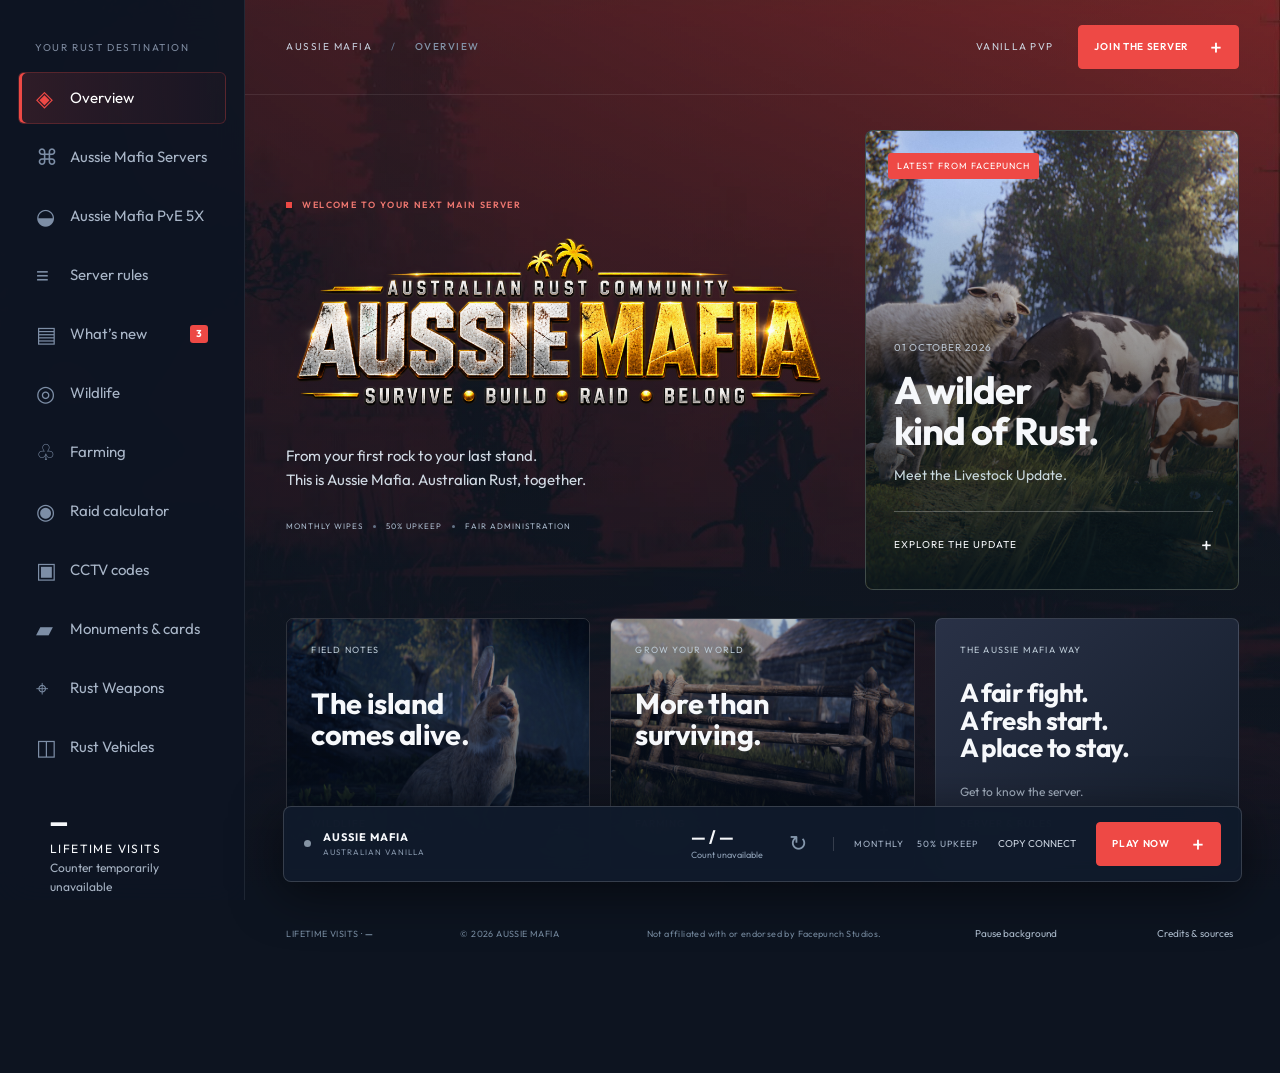
==== index.html @ 9ab7df6b "Bust cache for repaired Ori Island map" ====
<!DOCTYPE html>

<html lang="en-AU"><head><meta charset="utf-8"/><meta content="width=device-width,initial-scale=1" name="viewport"/><meta content="#101722" name="theme-color"/><meta content="Aussie Mafia: your Australian vanilla Rust community. Join the server, catch up on official Rust news, and explore wildlife and farming updates." name="description"/><title>Aussie Mafia | The Rust Community Hub</title><link href="favicon.svg" rel="icon"/><link href="style.css?v=pve-fix-20261007-6" rel="stylesheet"/><style id="hero-brand-update">.welcome h1.hero-brand{width:100%;margin:0;line-height:1}.hero-brand img{display:block;width:100%;height:auto;object-fit:contain}.sidebar-heading{margin-top:12px}</style><style id="background-layer-fix">body{isolation:isolate;min-height:100vh}#worldVideo{display:block!important;visibility:visible!important}</style><style id="pve-banner-display-fix">.directory-card#directory-pve&gt;img{display:block!important;width:100%!important;height:auto!important;min-height:0!important;max-height:none!important;aspect-ratio:auto!important;object-fit:contain!important;object-position:center!important;background:#080e15}</style><style id="server-directory-counts">.directory-population{display:flex;align-items:baseline;flex-wrap:wrap;gap:10px 16px;margin:22px 0;padding:16px 0;border-top:1px solid #ffffff20;border-bottom:1px solid #ffffff20}.directory-population strong{font-size:28px;color:#fff}.directory-population span{font-size:13px;color:#aebaca}.pve-status-widget{position:absolute!important;left:-10000px!important;width:1px!important;height:1px!important;overflow:hidden!important;pointer-events:none!important;opacity:0!important}</style><script type="module" src="https://www.rustalyzer.com/widget/widget.js"></script></head><body><a class="skip" href="#main">Skip to content</a><video aria-hidden="true" autoplay="" id="worldVideo" loop="" muted="" playsinline="" poster="new-poster.jpg" preload="auto"><source src="new-background.mp4" type="video/mp4"/></video><div class="world-shade"></div><aside class="sidebar"><div class="sidebar-heading">YOUR RUST DESTINATION</div><nav aria-label="Main navigation"><a data-page="home" href="#home"><span>◈</span> Overview</a><a data-page="servers" href="#servers"><span>⌘</span> Aussie Mafia Servers</a><a data-page="pve" href="#pve"><span>◒</span> Aussie Mafia PvE 5X</a><a data-page="server" href="#server"><span>≡</span> Server rules</a><a data-page="news" href="#news"><span>▤</span> What’s new <b>3</b></a><a data-page="wildlife" href="#wildlife"><span>◎</span> Wildlife</a><a data-page="farming" href="#farming"><span>♧</span> Farming</a><a data-page="raid" href="#raid"><span>◉</span> Raid calculator</a><a data-page="cctv" href="#cctv"><span>▣</span> CCTV codes</a><a data-page="cards" href="#cards"><span>▰</span> Monuments &amp; cards</a><a data-page="weapons" href="#weapons"><span>⌖</span> Rust Weapons</a><a data-page="vehicles" href="#vehicles"><span>◫</span> Rust Vehicles</a></nav><div class="sidebar-bottom"><div class="visit-total"><strong id="lifetimeVisits">—</strong><span>LIFETIME VISITS</span><small id="visitNote">Recorded website visits</small></div><div class="country"><span>AU</span><div>Australian hosted<small>AEST · UTC+10</small></div></div><button id="motionToggle">Ⅱ Pause background</button><button data-dialog="credits">Credits &amp; sources</button><p>INDEPENDENT COMMUNITY<br/>UNMISTAKABLY RUST.</p></div></aside><div class="app"><header><div class="breadcrumb">AUSSIE MAFIA <span>/</span> <b id="pageLabel">OVERVIEW</b></div><div class="header-right"><span id="modeLabel">VANILLA PVP</span><button id="headerJoin" class="primary small" data-dialog="connect">JOIN THE SERVER <b>+</b></button></div></header><main id="main" tabindex="-1"><section class="page" id="page-home"><div class="home-grid"><div class="welcome"><div class="eyebrow"><span></span> WELCOME TO YOUR NEXT MAIN SERVER</div><h1 class="hero-brand"><img alt="Aussie Mafia — Australian Rust Community. Survive, Build, Raid, Belong." fetchpriority="high" height="684" src="aussie-mafia-title-logo.png" width="2048"/></h1><p>From your first rock to your last stand.<br/>This is Aussie Mafia. Australian Rust, together.</p><div class="hero-facts"><span>MONTHLY WIPES</span><i></i><span>50% UPKEEP</span><i></i><span>FAIR ADMINISTRATION</span></div></div><a class="featured-story" href="#news"><img alt="Rust livestock update" fetchpriority="high" src="pasture.jpg"/><div class="story-shade"></div><span class="chip">LATEST FROM FACEPUNCH</span><div class="featured-text"><time>01 OCTOBER 2026</time><h2>A wilder<br/>kind of Rust.</h2><p>Meet the Livestock Update.</p><span class="read-label">EXPLORE THE UPDATE <b>+</b></span></div></a><div class="home-shortcuts"><a class="image-shortcut" href="#wildlife"><img alt="New wildlife in Rust" src="wildlife.jpg"/><span>FIELD NOTES</span><h3>The island<br/>comes alive.</h3><b>WILDLIFE <span>+</span></b></a><a class="image-shortcut" href="#farming"><img alt="Rust farm and livestock" src="farming.jpg"/><span>GROW YOUR WORLD</span><h3>More than<br/>surviving.</h3><b>FARMING <span>+</span></b></a><a class="community-shortcut" href="#server"><span>THE AUSSIE MAFIA WAY</span><h3>A fair fight.<br/>A fresh start.<br/>A place to stay.</h3><p>Get to know the server.</p><b>SERVER &amp; RULES <span>+</span></b></a></div></div></section>
<section class="page" hidden="" id="page-news"><div class="page-heading"><span class="eyebrow">THE RUST BRIEFING</span><h1>Fresh from<br/><em>the developers.</em></h1><p>Official updates, distilled. Checked 5 October 2026.</p></div><div class="news-grid"><article class="news-card lead"><img alt="Rust Livestock Update" src="livestock.jpg"/><div><span class="chip">LATEST UPDATE · 01 OCT 2026</span><h2>Livestock Update</h2><p>Cattle and sheep arrive alongside new food options, small wildlife and powergrid loot rooms.</p><div class="tags"><span>WILDLIFE</span><span>FARMING</span><span>WORLD</span></div><a class="primary" href="https://rust.facepunch.com/news/livestock" rel="noopener" target="_blank">READ OFFICIAL UPDATE <b>+</b></a></div></article><article class="news-card"><img alt="Rust Breach and Clear update" src="breach.jpg"/><div><time>03 SEPTEMBER 2026</time><h2>Breach and Clear</h2><p>Monument blockers, breakable attack-helicopter armour and HQM nodes joined September’s balance and performance changes.</p><a class="text-link" href="https://rust.facepunch.com/news/breach-and-clear" rel="noopener" target="_blank">FULL PATCH NOTES +</a></div></article><article class="news-card"><img alt="Rust Power Trip update" src="power.jpg"/><div><time>06 AUGUST 2026</time><h2>Power Trip</h2><p>Player-maintained monuments took centre stage, including a satellite crash, pumping at Dome and a restorable Power Plant.</p><a class="text-link" href="https://rust.facepunch.com/news/power-trip" rel="noopener" target="_blank">FULL PATCH NOTES +</a></div></article></div><div class="source-note"><span>Selected news snapshot · 5 October 2026</span><a href="https://rust.facepunch.com/news" rel="noopener" target="_blank">CHECK THE LATEST OFFICIAL NEWS +</a></div></section>
<section class="page" hidden="" id="page-wildlife"><div class="feature-banner"><img alt="Rust animals" src="wildlife.jpg"/><div><span class="eyebrow">RUST WILDLIFE FIELD GUIDE</span><h1>It’s a wild<br/><em>world out there.</em></h1><p>Recognise Rust’s livestock, roaming wildlife and water creatures.</p></div></div><div aria-label="Filter animals" class="category-controls" role="group"><button class="active" data-animal="all">All wildlife</button><button data-animal="farm">Farm animals</button><button data-animal="land">On land</button><button data-animal="water">By the water</button></div><div class="animal-grid"><article class="animal-photo" data-group="farm"><img alt="Cows, bulls &amp; calves in Rust" loading="lazy" src="animal-8.jpg"/><div><span class="animal-type">FARM</span><h2>Cows, bulls &amp; calves</h2><p>Meet Rust’s cattle family. Raise livestock around your base.</p></div></article><article class="animal-photo" data-group="farm"><img alt="Sheep &amp; lambs in Rust" loading="lazy" src="animal-10.jpg"/><div><span class="animal-type">FARM</span><h2>Sheep &amp; lambs</h2><p>Adult sheep provide wool; lambs grow your flock.</p></div></article><article class="animal-photo" data-group="farm"><img alt="Rams in Rust" loading="lazy" src="animal-11.jpg"/><div><span class="animal-type">FARM</span><h2>Rams</h2><p>The livestock update brings a fuller flock to the island.</p></div></article><article class="animal-photo" data-group="land"><img alt="Rabbits in Rust" loading="lazy" src="animal-1.jpg"/><div><span class="animal-type">LAND</span><h2>Rabbits</h2><p>Small wildlife found around suitable land biomes.</p></div></article><article class="animal-photo" data-group="land"><img alt="Squirrels in Rust" loading="lazy" src="animal-2.jpg"/><div><span class="animal-type">LAND</span><h2>Squirrels</h2><p>Look closely around the trees and undergrowth.</p></div></article><article class="animal-photo" data-group="land"><img alt="Frogs in Rust" loading="lazy" src="animal-3.jpg"/><div><span class="animal-type">LAND</span><h2>Frogs</h2><p>Tiny new neighbours around suitable habitats.</p></div></article><article class="animal-photo" data-group="water"><img alt="Crabs in Rust" loading="lazy" src="animal-7.jpg"/><div><span class="animal-type">WATER</span><h2>Crabs</h2><p>Look along the shoreline for these small creatures.</p></div></article><article class="animal-photo" data-group="water"><img alt="Jellyfish in Rust" loading="lazy" src="animal-4.jpg"/><div><span class="animal-type">WATER</span><h2>Jellyfish</h2><p>New life beneath the ocean surface.</p></div></article><article class="animal-photo" data-group="land"><img alt="Bears in Rust" loading="lazy" src="animals/bear.jpg"/><div><span class="animal-type">LAND</span><h2>Bears</h2><p>Dangerous wildlife roaming the island.</p></div></article><article class="animal-photo" data-group="land"><img alt="Polar bears in Rust" loading="lazy" src="animals/polar-bear.png"/><div><span class="animal-type">LAND</span><h2>Polar bears</h2><p>Look for these predators in the snow biome.</p></div></article><article class="animal-photo" data-group="land"><img alt="Wild boars in Rust" loading="lazy" src="animals/boar.jpg"/><div><span class="animal-type">LAND</span><h2>Wild boars</h2><p>Rust’s wild pigs can attack when approached.</p></div></article><article class="animal-photo" data-group="land"><img alt="Deer / stags in Rust" loading="lazy" src="animals/deer.jpg"/><div><span class="animal-type">LAND</span><h2>Deer / stags</h2><p>Skittish wildlife that runs from danger.</p></div></article><article class="animal-photo" data-group="land"><img alt="Wolves in Rust" loading="lazy" src="animals/wolf.jpg"/><div><span class="animal-type">LAND</span><h2>Wolves</h2><p>Stay alert around these roaming predators.</p></div></article><article class="animal-photo" data-group="land"><img alt="Chickens in Rust" loading="lazy" src="animals/chicken.jpg"/><div><span class="animal-type">LAND</span><h2>Chickens</h2><p>Small birds found wandering on land.</p></div></article><article class="animal-photo" data-group="land"><img alt="Tigers in Rust" loading="lazy" src="animals/tiger.jpg"/><div><span class="animal-type">LAND</span><h2>Tigers</h2><p>A stealthy predator in the jungle.</p></div></article><article class="animal-photo" data-group="land"><img alt="Black panthers in Rust" loading="lazy" src="animals/panther.jpg"/><div><span class="animal-type">LAND</span><h2>Black panthers</h2><p>A rare dark jungle predator.</p></div></article><article class="animal-photo" data-group="land"><img alt="Snakes in Rust" loading="lazy" src="animals/snake.jpg"/><div><span class="animal-type">LAND</span><h2>Snakes</h2><p>Hidden in jungle vegetation; listen for a hiss.</p></div></article><article class="animal-photo" data-group="water"><img alt="Crocodiles in Rust" loading="lazy" src="animals/crocodile.jpg"/><div><span class="animal-type">WATER</span><h2>Crocodiles</h2><p>Watch the jungle rivers and their banks.</p></div></article><article class="animal-photo" data-group="water"><img alt="Sharks in Rust" loading="lazy" src="animals/shark.jpg"/><div><span class="animal-type">WATER</span><h2>Sharks</h2><p>A threat to divers around underwater wrecks.</p></div></article><article class="animal-photo" data-group="farm"><img alt="Horses in Rust" loading="lazy" src="animals/horse.jpg"/><div><span class="animal-type">FARM</span><h2>Horses</h2><p>Rideable animals that need food and care.</p></div></article><article class="animal-photo" data-group="land"><img alt="Bees in Rust" loading="lazy" src="animals/bees.jpg"/><div><span class="animal-type">LAND</span><h2>Bees</h2><p>Watch for wild beehives and their defenders.</p></div></article><article class="animal-photo" data-group="water"><img alt="Sea turtle swimming in Rust" loading="lazy" src="animals/turtle.jpg" style="object-position:center 55%"/><div><span class="animal-type">WATER</span><h2>Sea turtles</h2><p>Look beneath the water for Rust’s new sea turtles.</p><span></span><small class="photo-credit">Gameplay image: Fishka Rust</small></div></article></div><div class="wide-note"><div><span class="eyebrow">RUST GAME UPDATE</span><h3>The world keeps changing.</h3><p>Animals vary by biome and server settings. Wildlife images show Rust gameplay, not the current Aussie Mafia map.</p></div><a class="ghost" href="https://rust.facepunch.com/news/livestock" rel="noopener" target="_blank">OFFICIAL WILDLIFE DETAILS +</a></div></section>
<section class="page" hidden="" id="page-farming"><div class="feature-banner"><img alt="Livestock farming in Rust" src="farming.jpg"/><div><span class="eyebrow">BEYOND THE RAID / FARMING</span><h1>Put down roots.<br/><em>Build a living.</em></h1><p>New ways to turn your base into a homestead.</p></div></div><div class="farming-layout"><div aria-label="Farming topics" class="farm-selector" role="tablist"><button aria-controls="farmPanel" aria-selected="true" data-farm="livestock" id="farm-livestock" role="tab"><span>01</span> Raising livestock <b>+</b></button><button aria-controls="farmPanel" aria-selected="false" data-farm="dairy" id="farm-dairy" role="tab" tabindex="-1"><span>02</span> Milk &amp; cream <b>+</b></button><button aria-controls="farmPanel" aria-selected="false" data-farm="fuel" id="farm-fuel" role="tab" tabindex="-1"><span>03</span> Turning waste into fuel <b>+</b></button></div><article aria-labelledby="farm-livestock" class="farm-panel" id="farmPanel" role="tabpanel"><span class="eyebrow" id="farmLabel">YOUR FIRST HERD</span><h2 id="farmTitle">Make room<br/>for livestock.</h2><p id="farmText">New gates and fences help contain animals. Grown livestock can be sold to a stable vendor; genetics influence offers.</p><a class="text-link" href="https://rust.facepunch.com/news/livestock" rel="noopener" target="_blank">READ FACEPUNCH’S GUIDE +</a></article></div><div class="wide-note"><div><span class="eyebrow">ON AUSSIE MAFIA</span><h3>More time to make it yours.</h3><p>Monthly wipes and 50% upkeep give your plans room to grow.</p></div><button class="primary" data-dialog="connect">FIND YOUR HOME <b>+</b></button></div></section>
<section class="page" hidden="" id="page-server"><div class="page-heading"><span class="eyebrow">THIS IS AUSSIE MAFIA</span><h1>Your people.<br/><em>Your home server.</em></h1><p>Australian vanilla PvP, with room for your story.</p></div><div class="server-grid"><article class="server-identity"><span class="server-badge">AU</span><h2>Aussie Mafia</h2><p>New survivor or seasoned raider.<br/>There’s a place for you on this island.</p><dl><div><dt>Wipe cycle</dt><dd>Monthly</dd></div><div><dt>Building upkeep</dt><dd>50%</dd></div><div><dt>Region</dt><dd>Australia</dd></div><div><dt>Administration</dt><dd>Non-playing staff</dd></div></dl><button class="primary" data-dialog="connect">JOIN THE SERVER <b>+</b></button></article><button class="map-card" data-dialog="mapDialog"><img alt="Archived Aussie Mafia island map" src="map.png"/><span>ISLAND RECON</span><h2>Scout your<br/>next move.</h2><b>OPEN INTERACTIVE MAP +</b><small>Archive map · may differ from current wipe</small></button></div><div class="rules-header"><span class="eyebrow">THE FAIR PLAY CODE</span><h2>Good rivals. Fair rules.</h2></div><div class="rule-list"><details open=""><summary><span>01</span>PvP &amp; raiding<b>+</b></summary><p>PvP and raiding are part of Rust. Fight hard and play fair. Do not repeatedly target or attack the same player or team.</p></details><details><summary><span>02</span>No cheating. No shortcuts.<b>+</b></summary><p>No cheats, scripts, hacks, exploits or unfair advantages.</p></details><details><summary><span>03</span>Keep the island playable<b>+</b></summary><p>No base griefing, no Tool Cupboard griefing and no monument blocking.</p></details><details><summary><span>04</span>Raid sealing: one hour<b>+</b></summary><p>Temporary sealing during a raid is allowed for the first hour only. After one hour, all raid-sealing structures must be removed.</p></details><details><summary><span>05</span>Respect the people<b>+</b></summary><p>No racism or extreme toxicity. Keep the rivalry in the game and respect the people behind the players.</p></details><details><summary><span>06</span>Independent administration<b>+</b></summary><p>Admins and moderators do not play on the map. Their role is to manage the server, not compete with players.</p></details></div></section><section class="page tools-page" hidden="" id="page-raid"><div class="tools-heading"><span class="eyebrow">PLAN YOUR WAY IN</span><h1>How much <em>boom?</em></h1><p>Add the doors and walls in your raid path. Compare the explosives you’ll need.</p></div><div class="raid-layout"><div class="raid-builder"><div class="tool-panel"><h2>Your raid path</h2><div class="target-picker"><label for="raidTarget">Door or wall<select id="raidTarget"></select></label><button class="primary" id="addTarget">ADD TARGET +</button></div><div id="raidRows"></div><button class="text-link" id="clearRaid">Clear raid path</button></div><div class="raid-assumptions"><strong>Full-health targets · Vanilla PC Rust</strong><p>Each target is breached separately. Totals do not assume splash damage through several targets. Explosive ammo assumes direct rifle hits; missed shots, repairs and server modifiers need extra boom.</p></div></div><div class="tool-panel raid-results"><div class="results-top"><h2>Your boom budget</h2><span id="targetCount"></span></div><div aria-live="polite" id="raidResults"></div><div id="mixedResult"></div><p class="raid-caption">Propane explosive bombs (gas bottles): placed and catapult totals are separate. Counts assume full-health targets and direct damage; placement and blast obstruction can change the result. Each bomb costs 900 sulfur, 20 low grade fuel and one empty propane tank.</p><p class="raid-caption">Each comparison is a complete alternative loadout. Sulfur includes gunpowder and explosives; weapons and other crafting materials are extra.</p></div></div><details class="tool-notes"><summary>How to use the results &amp; data sources</summary><p>Choose a route through a base, add each barrier, then adjust quantities. A double door is one target, not two individual panels. For example, two garage doors require 6 regular rockets on their own, or 300 explosive rounds on their own. The mixed-door option finishes rocket damage with explosive ammo.</p><p>Rockets can damage adjacent building pieces, while C4 concentrates damage on its attached target. Satchels can fail to ignite. Keep spare ammunition and allow for defenders repairing.</p><p>Raid figures are estimates and can change after updates. <a href="https://wiki.facepunch.com/rust/item/ammo.rocket.basic" rel="noopener" target="_blank">Rocket item reference</a> · <a href="https://wiki.facepunch.com/rust/item/catapult.ammo.explosive" rel="noopener" target="_blank">Propane explosive item reference</a>.</p></details></section><section class="page tools-page" hidden="" id="page-cctv"><div class="tools-heading"><span class="eyebrow">MONUMENT RECON</span><h1>Eyes on <em>the island.</em></h1><p>Click a camera code to copy it. Sit at a Computer Station, paste it into the identifier field, then select Add.</p></div><div class="cctv-tip"><strong>Codes are case-sensitive.</strong> Cargo feeds are available while the ship is on the map. Missing monuments or cameras show no signal.</div><div class="camera-grid" id="cameraGrid"></div><details class="tool-notes"><summary>Map-specific codes &amp; sources</summary><p>Underwater Labs and Abandoned Military Base use map-specific identifiers. Find the complete identifier at the monument’s Computer Station; there is no universal number to paste for every server. Not every monument has public CCTV.</p><p>Game images © Facepunch Studios. <a href="https://wiki.facepunch.com/rust/item/cctv.camera" rel="noopener" target="_blank">Official CCTV item reference</a>. Map-specific camera identifiers must be checked in game.</p></details></section><section class="page" hidden="" id="page-servers"><div class="page-heading"><span class="eyebrow">FIND YOUR ISLAND</span><h1>Aussie Mafia<br/><em>Servers.</em></h1><p>Australian Rust. Pick your home and make your mark.</p></div><div class="server-directory"><article class="directory-card" id="directory-vanilla"><img alt="Aussie Mafia Vanilla PvP banner" fetchpriority="high" src="aussie-mafia-vanilla-banner.jpg"/><div><span class="eyebrow">AUSTRALIA · VANILLA PVP</span><h2>Aussie Mafia Vanilla</h2><p>Monthly wipes · 50% upkeep · Non-playing admins</p><code>161.38.217.68:28015</code><div class="directory-population" aria-live="polite"><strong id="vanilla-directory-players">— / —</strong><span id="vanilla-directory-status">Checking players…</span></div><p><button class="primary" data-dialog="connect">JOIN SERVER +</button> <a class="text-link" href="#server">SERVER &amp; RULES +</a></p></div></article><article class="directory-card" id="directory-pve"><img alt="Aussie Mafia PvE 5X on Ori Island" fetchpriority="high" src="5x-pve-banner-v3.png"/><div><span class="eyebrow">AUSTRALIA · MODDED PVE</span><h2>Aussie Mafia PvE 5X</h2><p>PvE · 5X rates · Modded Rust</p><p>Build, gather and explore together on Aussie Mafia’s five-times modded PvE server.</p><code>161.38.217.68:28028</code><div class="directory-population" aria-live="polite"><strong id="pve-directory-players">— / —</strong><span id="pve-directory-status">Player count unavailable</span><rustalyzer-widget aria-hidden="true" class="pve-status-widget" color-scheme="dark" data-config='{"rank":false,"wipes":false,"connect":false}' id="pve-status-widget" server-id="161.38.217.68:28028"></rustalyzer-widget></div><p><button class="primary" data-dialog="connectPve">HOW TO JOIN +</button> <a class="text-link" href="#pve">PVE SERVER &amp; RULES +</a></p></div></article></div></section>

<section class="page pve-page" hidden="" id="page-pve">
  <div class="pve-hero pve-hero-stacked">
    <img alt="Aussie Mafia PvE 5X server banner" src="5x-pve-banner-v3.png"/>
    <div class="pve-hero-copy">
      <span class="eyebrow">AUSSIE MAFIA · PVE · 5X</span>
      <h1>Build your world.<br/><em>Keep your peace.</em></h1>
      <p>Explore Ori Island, take on events and build without worrying about raids, theft or player killing.</p>
      <div class="pve-actions"><a class="primary" href="steam://run/252490//+connect%20161.38.217.68:28028/">JOIN PVE 5X <b>+</b></a><a class="ghost" href="#pve-map">EXPLORE ORI ISLAND +</a></div>
    </div>
  </div>
  <nav class="pve-tabs" aria-label="PvE server pages">
    <a class="active" href="#pve">SERVER</a><a href="#pve-map">ORI ISLAND MAP</a><a href="#pve-rules">PVE RULES</a><a href="#pve-plugins">PLUGINS &amp; FEATURES</a>
  </nav>
  <div class="pve-stat-strip"><div><strong>5X</strong><span>gather rates</span></div><div><strong>5000</strong><span>map size</span></div><div><strong>PVE</strong><span>protected play</span></div><div><strong>MONTHLY</strong><span>wipes</span></div></div>
  <div class="pve-intro-grid">
    <div><span class="eyebrow">A DIFFERENT KIND OF RUST</span><h2>Make a home.<br><em>Not a target.</em></h2><p>Aussie Mafia PvE 5X is built for players who want the fun of Rust’s monuments, progression and events without losing their base while they are away.</p><p>Player-versus-player killing, raiding and stealing are not allowed. PvE events and NPC fights are still active, so there is always something to tackle.</p></div>
    <article class="pve-command"><span class="eyebrow">QUICK JOIN</span><h3>Connect from Rust</h3><code>client.connect 161.38.217.68:28028</code><button class="primary" data-copy="client.connect 161.38.217.68:28028">COPY F1 COMMAND</button><small>Or find <strong>Aussie Mafia PvE 5X</strong> in the Modded server browser.</small></article>
  </div>
  <div class="pve-feature-grid">
    <article class="pve-feature-card"><span class="pve-icon">01</span><span class="eyebrow">PROTECTED PLAY</span><h3>Build without fear</h3><p>No player killing, raiding or stealing. Your work stays yours.</p></article>
    <article class="pve-feature-card"><span class="pve-icon">02</span><span class="eyebrow">LIVE EVENTS</span><h3>Still plenty to fight</h3><p>NPC encounters, monument events and PvE challenges keep the island active.</p></article>
    <article class="pve-feature-card"><span class="pve-icon">03</span><span class="eyebrow">QUALITY OF LIFE</span><h3>More time to explore</h3><p>Use convenient commands and plugins to travel, build, gather and enjoy Ori Island.</p></article>
  </div>
  <div class="wide-note pve-cta-note"><div><span class="eyebrow">YOUR NEXT HOME</span><h3>Five times the progress. None of the pressure.</h3><p>Join the PvE community and make Ori Island yours.</p></div><a class="primary" href="#pve-plugins">SEE SERVER FEATURES <b>+</b></a></div>
</section>

<section class="page pve-page" hidden="" id="page-pve-map">
  <div class="page-heading"><span class="eyebrow">AUSSIE MAFIA PVE · MAP GUIDE</span><h1>Welcome to<br><em>Ori Island.</em></h1><p>A handcrafted 5,000-size Rust map with custom monuments, build spots and every major biome.</p></div>
  <nav class="pve-tabs" aria-label="PvE server pages"><a href="#pve">SERVER</a><a class="active" href="#pve-map">ORI ISLAND MAP</a><a href="#pve-rules">PVE RULES</a><a href="#pve-plugins">PLUGINS &amp; FEATURES</a></nav>
  <div class="pve-map-layout">
    <article class="pve-map-showcase">
    <div class="pve-map-viewer">
      <div aria-label="Interactive Ori Island map" class="map pve-map" id="pveMapStage" tabindex="0">
        <div id="pveMapLayer"><img alt="Ori Island map for Aussie Mafia PvE 5X" draggable="false" src="ori-island-map.png?v=ori-map-20261007-1"/></div>
        <div class="map-controls"><button aria-label="Zoom out" id="pveZoomOut">−</button><span id="pveZoomValue">100%</span><button aria-label="Zoom in" id="pveZoomIn">+</button><button id="pveMapReset">Reset</button></div>
      </div>
    </div>
    <div><span class="eyebrow">ORI ISLAND MAP · AUSSIE MAFIA PVE</span><h2>One island. A lot to discover.</h2><p>Use the controls to zoom in and drag the map around. Ori Island combines familiar Rust monuments with custom locations built for events, exploration and long-term bases.</p><a class="text-link" href="https://codefling.com/maps/ori-island" rel="noopener" target="_blank">VIEW ORI ISLAND ON CODEFLING +</a></div>
  </article>
    <div class="pve-map-facts"><div><strong>5,000 m</strong><span>map size</span></div><div><strong>95K+</strong><span>prefabs</span></div><div><strong>76</strong><span>monuments</span></div><div><strong>30</strong><span>custom build places</span></div></div>
  </div>
  <div class="pve-gallery">
    <figure><img alt="Ori Island custom build location" loading="lazy" src="ori-island-build.jpg" referrerpolicy="no-referrer"/><figcaption>Custom places to build</figcaption></figure>
    <figure><img alt="Ori Island custom monument" loading="lazy" src="ori-island-monument.jpg" referrerpolicy="no-referrer"/><figcaption>Custom monument locations</figcaption></figure>
    <figure><img alt="Ori Island custom event location" loading="lazy" src="ori-island-event.jpg" referrerpolicy="no-referrer"/><figcaption>Explore, build and make it yours</figcaption></figure>
  </div>
  <div class="pve-monuments"><span class="eyebrow">WHAT YOU WILL FIND</span><h2>Familiar Rust. Fresh destinations.</h2><div class="pve-monument-grid"><span>Bradley Arena</span><span>Challenge House</span><span>Crystal Forest</span><span>Custom Oil Rig</span><span>Heli Tower</span><span>Large Warehouse</span><span>Railway Station</span><span>Mine &amp; Car Service</span></div></div>
  <div class="source-note"><span>Map preview and screenshots credited to Codefling / Wonder_Fox.</span><a href="https://codefling.com/maps/ori-island" rel="noopener" target="_blank">OPEN MAP LISTING +</a></div>
</section>

<section class="page pve-page" hidden="" id="page-pve-rules">
  <div class="page-heading"><span class="eyebrow">AUSSIE MAFIA PVE · PLAY FAIR</span><h1>Rules for a<br><em>peaceful island.</em></h1><p>Keep the server welcoming, protected and enjoyable for everyone.</p></div>
  <nav class="pve-tabs" aria-label="PvE server pages"><a href="#pve">SERVER</a><a href="#pve-map">ORI ISLAND MAP</a><a class="active" href="#pve-rules">PVE RULES</a><a href="#pve-plugins">PLUGINS &amp; FEATURES</a></nav>
  <div class="pve-rule-grid">
    <article class="pve-rule-card"><span>01</span><h2>No killing players</h2><p>Do not kill, ambush or deliberately damage another player.</p></article>
    <article class="pve-rule-card"><span>02</span><h2>No raiding</h2><p>Do not raid, breach or destroy another player’s base or protected structures.</p></article>
    <article class="pve-rule-card"><span>03</span><h2>No stealing</h2><p>Do not take another player’s items, vehicles, resources, deployables or other assets.</p></article>
    <article class="pve-rule-card"><span>04</span><h2>Respect player builds</h2><p>Do not block, trap, grief or interfere with another player’s base, access or building area.</p></article>
    <article class="pve-rule-card pve-rule-active"><span>05</span><h2>PvE events stay active</h2><p>NPC fights, monument events and server events are still part of the game. Fight the island’s threats, not its players.</p></article>
    <article class="pve-rule-card"><span>06</span><h2>Play respectfully</h2><p>Use the server’s features fairly and follow admin instructions when an issue needs to be resolved.</p></article>
  </div>
  <div class="wide-note pve-rules-note"><div><span class="eyebrow">THE SIMPLE VERSION</span><h3>Protect people. Protect their work.</h3><p>PvE does not mean an empty island. It means the danger comes from Rust’s world and events—not from players destroying each other.</p></div><a class="primary" href="#pve-plugins">SEE WHAT IS ACTIVE <b>+</b></a></div>
</section>

<section class="page pve-page" hidden="" id="page-pve-plugins">
  <div class="page-heading"><span class="eyebrow">AUSSIE MAFIA PVE · SERVER FEATURES</span><h1>More ways to<br><em>enjoy Rust.</em></h1><p>Convenience, events and extra ways to explore Ori Island at five-times rates.</p></div>
  <nav class="pve-tabs" aria-label="PvE server pages"><a href="#pve">SERVER</a><a href="#pve-map">ORI ISLAND MAP</a><a href="#pve-rules">PVE RULES</a><a class="active" href="#pve-plugins">PLUGINS &amp; FEATURES</a></nav>
  <div class="pve-plugin-grid">
    <article class="pve-plugin-card"><span class="pve-plugin-number">01</span><h2>Airfield Event</h2><p>A dedicated event at Airfield gives players another reason to gear up and work together.</p><small>EVENT CONTENT</small></article>
    <article class="pve-plugin-card"><span class="pve-plugin-number">02</span><h2>Monument Events</h2><p>Special activities around monuments add movement and goals beyond ordinary loot runs.</p><small>EVENT CONTENT</small></article>
    <article class="pve-plugin-card"><span class="pve-plugin-number">03</span><h2>Auto Door Close</h2><p>Doors can close automatically, helping keep your base secure and reducing repetitive upkeep.</p><small>QUALITY OF LIFE</small></article>
    <article class="pve-plugin-card"><span class="pve-plugin-number">04</span><h2>/mymini</h2><p>Spawn your own minicopter with the server’s MyMini command and get around the island faster.</p><small>TRAVEL</small></article>
    <article class="pve-plugin-card"><span class="pve-plugin-number">05</span><h2>TC Upgrades</h2><p>Upgrade your Tool Cupboard through the server’s progression features and make your base easier to manage.</p><small>BUILDING</small></article>
    <article class="pve-plugin-card"><span class="pve-plugin-number">06</span><h2>NTeleportation</h2><p>Teleport around the map using the server’s teleport commands, subject to the active server settings.</p><small>TRAVEL</small></article>
    <article class="pve-plugin-card"><span class="pve-plugin-number">07</span><h2>Five-times gathering</h2><p>Spend less time farming and more time building, exploring monuments and joining events.</p><small>SERVER RATE</small></article>
    <article class="pve-plugin-card"><span class="pve-plugin-number">08</span><h2>Monthly progression</h2><p>A monthly wipe gives you enough time to build a proper home and enjoy the map.</p><small>SERVER CYCLE</small></article>
  </div>
  <div class="pve-plugin-footer"><span>Commands and plugin behaviour can change after updates.</span><a class="text-link" href="#pve-rules">READ THE PVE RULES +</a></div>
</section>
<section class="page tools-page" hidden="" id="page-cards"><div class="tools-heading"><span class="eyebrow">MONUMENT FIELD GUIDE</span><h1>Your next <em>keycard.</em></h1><p>Find your first card, work through the colours and plan your next monument run.</p></div><div class="card-progression"><a data-card-filter="none" href="#cards"><img alt="Green keycard" class="keycard-small" height="64" src="items/keycard-green.png" width="64"/><strong>FIND GREEN</strong><span>Start with a loose card</span></a><a data-card-filter="green" href="#cards"><img alt="Blue keycard" class="keycard-small" height="64" src="items/keycard-blue.png" width="64"/><strong>GREEN → BLUE</strong><span>Bring an electric fuse</span></a><a data-card-filter="blue" href="#cards"><img alt="Red keycard" class="keycard-small" height="64" src="items/keycard-red.png" width="64"/><strong>BLUE → RED</strong><span>Move up to larger puzzles</span></a><a data-card-filter="red" href="#cards"><img alt="Red keycard" class="keycard-small" height="64" src="items/keycard-red.png" width="64"/><strong>USE RED</strong><span>Plan for guards and radiation</span></a></div><div aria-label="Keycard progression" class="category-controls" role="group"><button aria-pressed="true" class="active" data-card="all">All stages</button><button aria-pressed="false" data-card="none">No card yet</button><button aria-pressed="false" data-card="green">I have green</button><button aria-pressed="false" data-card="blue">I have blue</button><button aria-pressed="false" data-card="red">I have red</button></div><div class="keycard-grid"><article class="keycard-panel key-none" data-card-stage="none"><img alt="Rust green keycard in-game item" class="keycard-item" height="120" src="items/keycard-green.png" width="120"/><span class="eyebrow">START HERE</span><h2>Find a green card</h2><dl><div class="monument-row"><img alt="Gas Station in Rust" height="62" loading="lazy" src="monuments/gas-station.jpg" width="88"/><dt>Gas Station</dt><dd>Check the rear office.</dd></div><div class="monument-row"><img alt="Supermarket in Rust" height="62" loading="lazy" src="monuments/supermarket.jpg" width="88"/><dt>Supermarket</dt><dd>Check the back room.</dd></div><div class="monument-row"><img alt="Lighthouse in Rust" height="62" loading="lazy" src="monuments/lighthouse.jpg" width="88"/><dt>Lighthouse</dt><dd>Search the interior desk room.</dd></div><div class="monument-row"><img alt="Junkyard in Rust" height="62" loading="lazy" src="monuments/junkyard.jpg" width="88"/><dt>Junkyard</dt><dd>Search the office/platform area.</dd></div></dl><p>Loose card spawns can be taken by another player. Wait for the monument to reset or try another location.</p></article><article class="keycard-panel key-green" data-card-stage="green"><img alt="Rust blue keycard in-game item" class="keycard-item" height="120" src="items/keycard-blue.png" width="120"/><span class="eyebrow">GREEN → BLUE</span><h2>Unlock a blue card</h2><dl><div class="monument-row"><img alt="Satellite Dish in Rust" height="62" loading="lazy" src="monuments/satellite-dish.jpg" width="88"/><dt>Satellite Dish</dt><dd>Green card + 1 electric fuse.</dd></div><div class="monument-row"><img alt="Harbor (both layouts) in Rust" height="62" loading="lazy" src="monuments/harbor.jpg" width="88"/><dt>Harbor (both layouts)</dt><dd>Green card + 1 electric fuse.</dd></div><div class="monument-row"><img alt="Sewer Branch in Rust" height="62" loading="lazy" referrerpolicy="no-referrer" src="https://eip.gg/wp-content/uploads/2022/08/Sewer-Branch-1536x865.jpg.webp" width="88"/><dt>Sewer Branch</dt><dd>Green card + 1 electric fuse.</dd></div></dl><p>Earn a blue card through a green-card puzzle. The old Outpost blue-card purchase was removed in November 2025.</p></article><article class="keycard-panel key-blue" data-card-stage="blue"><img alt="Rust red keycard in-game item" class="keycard-item" height="120" src="items/keycard-red.png" width="120"/><span class="eyebrow">BLUE → RED</span><h2>Find the red card</h2><dl><div class="monument-row"><img alt="Airfield in Rust" height="62" loading="lazy" src="monument-airfield.jpg" width="88"/><dt>Airfield</dt><dd>Green + blue cards and 2 electric fuses.</dd></div><div class="monument-row"><img alt="Power Plant in Rust" height="62" loading="lazy" src="monuments/power-plant.jpg" width="88"/><dt>Power Plant</dt><dd>Green + blue cards and 1 electric fuse.</dd></div><div class="monument-row"><img alt="Train Yard in Rust" height="62" loading="lazy" src="monuments/train-yard.jpg" width="88"/><dt>Train Yard</dt><dd>Blue card + 1 electric fuse; green for the optional side room.</dd></div><div class="monument-row"><img alt="Water Treatment in Rust" height="62" loading="lazy" src="monuments/water-treatment.jpg" width="88"/><dt>Water Treatment</dt><dd>Blue card + 1 electric fuse.</dd></div></dl><p>Activate the monument’s switches and fuse box before swiping. Collect the red card from the puzzle area.</p></article><article class="keycard-panel key-red" data-card-stage="red"><img alt="Rust red keycard in-game item" class="keycard-item" height="120" src="items/keycard-red.png" width="120"/><span class="eyebrow">HIGH-TIER RUNS</span><h2>Put red to work</h2><dl><div class="monument-row"><img alt="Launch Site in Rust" height="62" loading="lazy" src="monuments/launch-site.jpg" width="88"/><dt>Launch Site</dt><dd>Green + red cards and 2 electric fuses. Prepare for radiation.</dd></div><div class="monument-row"><img alt="Military Tunnels in Rust" height="62" loading="lazy" src="monuments/military-tunnels.jpg" width="88"/><dt>Military Tunnels</dt><dd>Green + blue + red cards and 1 electric fuse. Expect scientists.</dd></div><div class="monument-row"><img alt="Oil Rigs in Rust" height="62" loading="lazy" src="monument-large-oil.jpg" width="88"/><dt>Oil Rigs</dt><dd>Bring blue + red cards; green opens optional rooms. No electric fuse.</dd></div><div class="monument-row"><img alt="Missile Silo in Rust" height="62" loading="lazy" src="monument-silo.jpg" width="88"/><dt>Missile Silo</dt><dd>Red card required at the entrance; the old blue-card requirement has changed.</dd></div></dl><p>Red cards unlock higher-tier rooms; they do not guarantee that loot has respawned.</p></article></div><div class="cctv-tip"><strong>Before you leave:</strong> Bring spare fuses, healing, protection and a weapon. Card durability is consumed by swipes. Procedural maps, custom servers and future patches can change puzzle layouts. Newer green-card puzzles also exist at Dome, Ferry Terminal and Radtown; follow their current in-game wiring and switches.</div><details class="tool-notes"><summary>Guide sources &amp; map variations</summary><p>Checked 5 October 2026. <a href="https://wiki.facepunch.com/rust/item/keycard_green" rel="noopener" target="_blank">Green keycard · Rust Wiki</a> · <a href="https://wiki.facepunch.com/rust/item/keycard_blue" rel="noopener" target="_blank">Blue keycard · Rust Wiki</a> · <a href="https://wiki.facepunch.com/rust/item/keycard_red" rel="noopener" target="_blank">Red keycard · Rust Wiki</a> · <a href="https://rust.facepunch.com/news/meta-shift" rel="noopener" target="_blank">Facepunch puzzle changes</a>. · <a href="https://rust.facepunch.com/news/pivot-or-die" rel="noopener" target="_blank">Official vendor changes</a></p><p>Underwater Labs have map-specific layouts: match your cards to the doors you find. This is a progression guide, not a guaranteed loot or respawn schedule.</p></details></section><section class="page tools-page" hidden="" id="page-weapons"><div class="tools-heading"><span class="eyebrow">ARMOURY / KNOW YOUR WEAPONS</span><h1>Rust <em>Weapons.</em></h1><p>Choose a weapon to compare ammunition, see compatible attachments and plan a setup.</p></div><div class="armory-controls"><label>Find a weapon or attachment<input id="weapon-search" placeholder="Try M249, bow, rocket or silencer…" type="search"/></label><label>Category<select id="weapon-category"><option value="all">All weapons &amp; attachments</option><option>Bows &amp; primitive</option><option>Pistols</option><option>SMGs</option><option>Rifles</option><option>Machine guns</option><option>Shotguns</option><option>Launchers</option><option>Throwables &amp; melee</option><option>Siege &amp; special</option><option>Attachments</option></select></label></div><div class="armory-layout"><div><p aria-live="polite" id="weapon-count"></p><div class="weapon-list" id="weapon-list"></div></div><article aria-live="polite" class="weapon-detail" id="weapon-detail"></article></div><details class="tool-notes"><summary>How to read damage, range and recoil</summary><p>Figures are the Facepunch-hosted Rust wiki’s listed ammo compatibility values, checked 5 October 2026. They are not guaranteed damage against an armoured player. Hit location, distance, projectile count, attachments, fire and explosive effects can change the result. Shotgun damage is listed per pellet; slugs are single projectiles. These figures are not building raid costs—use the Raid Calculator for those.</p><p>Bullet drop is downward projectile travel; damage falloff is damage lost over distance. Higher projectile speed generally reduces travel time. A reliable metre-by-metre drop chart also needs the weapon’s gravity, drag, sight zero and current game version; no invented drop distances are shown.</p><p>Exact repeatable recoil traces have not been verified for this guide. Rust’s automatic recoil includes variation. Mouse travel also depends on sensitivity, aiming mode, stance and attachments. General recoil advice cannot guarantee that every bullet lands on target.</p><a class="text-link" href="https://rust.facepunch.com/news/the-combat-update" rel="noopener" target="_blank">FACEPUNCH RECOIL EXPLANATION</a><p>Setup suggestions are editorial guidance, not measured rankings. Confirm current behaviour in game after updates.</p></details></section><section class="page tools-page" hidden="" id="page-vehicles"><div class="tools-heading"><span class="eyebrow">TRAVEL FIELD GUIDE</span><h1>Rust <em>Vehicles.</em></h1><p>Find your next ride. Compare land, rail, sea and air travel.</p></div><div aria-label="Vehicle type" class="category-controls" role="group"><button aria-pressed="true" class="active" data-vehicle="all">All transport</button><button aria-pressed="false" data-vehicle="land">Land</button><button aria-pressed="false" data-vehicle="rail">Rail</button><button aria-pressed="false" data-vehicle="water">Water</button><button aria-pressed="false" data-vehicle="air">Air</button><button aria-pressed="false" data-vehicle="other">Other ways</button></div><p aria-live="polite" class="vehicle-count" id="vehicle-count"></p><div class="vehicle-grid" id="vehicle-grid"></div><div class="wide-note"><div><span class="eyebrow">BEFORE YOU SET OFF</span><h3>Fuel. Repairs. A way home.</h3><p>Check the fuel and condition, bring repair supplies and plan a safe landing or parking spot. Vendor prices, spawns and Deep Sea availability depend on the current map and server. This guide covers Rust generally; it does not promise every vehicle is available on Aussie Mafia.</p></div></div><details class="tool-notes"><summary>Travel notes &amp; sources</summary><p>Checked 5 October 2026 against Facepunch update articles. Each card links to its source. Images show Rust gameplay or official items, not live Aussie Mafia vehicles. Older launch articles may contain prices or mechanics that have since changed; check current in-game vendor offers.</p><p>Walking, sprinting, swimming, ladders and jungle vines are also ways to travel. Patrol helicopters, Chinooks, Bradley APCs and the travelling vendor are NPC-controlled encounters, not ordinary player-drivable transport. Cargo ships can be boarded but are not player-steered vehicles.</p></details></section></main><footer><span class="footer-visits">LIFETIME VISITS · <strong data-visit-count="">—</strong></span><span>© <span id="year">2026</span> AUSSIE MAFIA</span><span>Not affiliated with or endorsed by Facepunch Studios.</span><button id="mobileMotion">Pause background</button><button data-dialog="credits">Credits &amp; sources</button></footer></div><div class="server-dock"><div class="dock-brand"><span aria-hidden="true" class="dock-status"></span><div><b>AUSSIE MAFIA</b><small>AUSTRALIAN VANILLA</small></div></div><div class="dock-count"><b id="players">— / —</b><span id="status">Checking players…</span></div><button aria-label="Refresh player count" id="refresh">↻</button><div class="dock-facts"><span>MONTHLY</span><span>50% UPKEEP</span></div><button class="dock-copy" data-copy="client.connect 161.38.217.68:28015">COPY CONNECT</button><a class="primary small" href="steam://run/252490//+connect%20161.38.217.68:28015/">PLAY NOW <b>+</b></a></div><div class="cinema-ui" hidden=""><button id="exitCinema">RETURN TO AUSSIE MAFIA ×</button></div><dialog id="connectPve"><button aria-label="Close PvE connection help" class="close">×</button><span class="section-label">AUSSIE MAFIA · PVE · 5X</span><h2>Build. Explore.<br/><em>Together.</em></h2><p>Find <strong>Aussie Mafia</strong> in Rust’s <strong>Modded</strong> server browser and choose the <strong>PvE 5X</strong> server.</p><a class="primary" href="steam://run/252490//+connect%20161.38.217.68:28028/">LAUNCH IN STEAM <span>+</span></a><div class="command"><code>client.connect 161.38.217.68:28028</code><button data-copy="client.connect 161.38.217.68:28028">COPY</button></div><p>Or search <strong>Aussie Mafia PvE 5X</strong> in Rust’s Modded server browser.</p></dialog><dialog id="connect"><button aria-label="Close connection help" class="close">×</button><span class="section-label">NEXT STOP: THE ISLAND</span><h2>Let’s get<br/><em>you in.</em></h2><a class="primary" href="steam://run/252490//+connect%20161.38.217.68:28015/">LAUNCH IN STEAM <span>+</span></a><div class="or"><span>OR CONNECT FROM RUST</span></div><ol><li>Open Rust and press <kbd>F1</kbd>.</li><li>Copy the command below.</li><li>Paste it into the console and press Enter.</li></ol><div class="command"><code>client.connect 161.38.217.68:28015</code><button data-copy="client.connect 161.38.217.68:28015">COPY</button></div><p>Or search <strong>Aussie Mafia</strong> in Rust’s server browser.</p></dialog> <dialog class="map-dialog" id="mapDialog"><button aria-label="Close map" class="close">×</button><div class="map-dialog-title"><span class="section-label">ISLAND RECON / ARCHIVE</span><p>Zoom in, then drag to explore. Keyboard: + / − and arrow keys.</p></div><div aria-label="Saved island map" class="map" id="mapStage" tabindex="0"><div id="mapLayer"><img alt="Saved Aussie Mafia Rust island map" draggable="false" src="map.png"/></div><div class="map-controls"><button aria-label="Zoom out" id="zoomOut">−</button><span id="zoomValue">100%</span><button aria-label="Zoom in" id="zoomIn">+</button><button id="mapReset">Reset</button></div></div><small>Saved map. Terrain may differ from the current wipe.</small></dialog> <dialog id="credits"><button aria-label="Close credits" class="close">×</button><span class="eyebrow">CREDITS &amp; SOURCES</span><h2>Made for the community.</h2><p>Game footage and screenshots © Facepunch Studios. These illustrate Rust and are not current Aussie Mafia server footage.</p><p>Original Aussie Mafia emblem created for this community.</p><p>News and guide summaries checked 5 October 2026. This is a dated editorial selection, not an automatically updating news feed.</p><a href="https://rust.facepunch.com/news" rel="noopener" target="_blank">Official Rust news</a><a href="https://rust.facepunch.com/news/livestock" rel="noopener" target="_blank">Livestock Update · wildlife &amp; farming</a><a href="https://rust.facepunch.com/news/breach-and-clear" rel="noopener" target="_blank">Breach and Clear</a><a href="https://rust.facepunch.com/news/power-trip" rel="noopener" target="_blank">Power Trip</a><a href="https://www.battlemetrics.com/servers/rust/40453506" rel="noopener" target="_blank">Aussie Mafia on BattleMetrics</a><a href="https://wiki.facepunch.com/rust/Animals" rel="noopener" target="_blank">Facepunch animal wiki</a><a href="https://rust.facepunch.com/news/jungle-update" rel="noopener" target="_blank">Jungle wildlife</a><a href="https://eip.gg/rust/guides/sewer-branch-monument-guide/" rel="noopener" target="_blank">Sewer Branch screenshot · EIP Gaming</a><span></span></dialog><div id="toast" role="status"></div><audio autoplay="" hidden="" id="backgroundMusic" loop="" preload="auto" src="website-music.mp3"></audio><script src="app.js?v=pve-fix-20261007-4"></script><script src="raid-data.js?v=vehicles-1"></script><script src="monument-sources.js?v=vehicles-1"></script><script src="tools.js?v=vehicles-1"></script><script src="weapon-data.js?v=vehicles-1"></script><script src="weapons.js?v=vehicles-1"></script><script src="vehicle-data.js?v=vehicles-1"></script><script src="vehicles.js?v=official-guides-restored-1"></script></body></html>
---- style.css ----
@import url('https://fonts.googleapis.com/css2?family=Barlow+Condensed:wght@600;700;800&family=Outfit:wght@400;500;600;700;800&display=swap');
:root{--bg:#0d1420;--panel:#151f2c;--red:#ee4945;--line:#ffffff16;--muted:#a6b2c2;--white:#f6f8fb;--sidebar:245px}*{box-sizing:border-box}html{scroll-behavior:smooth}body{margin:0;color:var(--white);background:var(--bg);font:16px/1.6 Outfit,Arial,sans-serif}button,a,summary{-webkit-tap-highlight-color:transparent}a{color:inherit;text-decoration:none}button{font:inherit;color:inherit;cursor:pointer}button:disabled{opacity:.4;cursor:default}a:focus-visible,button:focus-visible,summary:focus-visible,[tabindex]:focus-visible{outline:2px solid #ee4945;outline-offset:4px}[hidden]{display:none!important}h1,h2,h3,p{margin:0}h1,h2,h3{line-height:1.06}p{color:var(--muted)}em{font-style:normal;color:#ee6761}#worldVideo{position:fixed;inset:0;width:100%;height:100%;object-fit:cover;z-index:-3}.world-shade{position:fixed;inset:0;background:linear-gradient(90deg,#0d1420bb,#0d142044),linear-gradient(0deg,#0d1420 1%,#0d1420a6 50%,#0d14202e);z-index:-2}.sidebar{position:fixed;inset:0 auto 0 0;width:var(--sidebar);background:#0d1523ec;border-right:1px solid #ffffff14;backdrop-filter:blur(20px);padding:28px 18px;display:flex;flex-direction:column;z-index:8}.identity{display:block;margin:0 -5px 32px}.identity img{display:block;width:100%;height:125px;object-fit:contain}.sidebar-heading{font-size:10px;letter-spacing:1.6px;color:#7e8a9f;padding:0 17px;margin-bottom:16px}.sidebar nav{display:flex;flex-direction:column;gap:7px}.sidebar nav a{display:flex;align-items:center;gap:14px;padding:13px 17px;border:1px solid transparent;border-radius:6px;font-size:15px;color:#a9b6c8;transition:.2s}.sidebar nav a>span{width:20px;font-size:22px;line-height:1;color:#7d8ea6}.sidebar nav a:hover{background:#ffffff08;color:white}.sidebar nav a.active{background:linear-gradient(90deg,#ed494527,#ed49450a);border-color:#ed494539;color:white;box-shadow:inset 3px 0 var(--red)}.sidebar nav a.active>span{color:var(--red)}.sidebar nav b{margin-left:auto;font-size:10px;background:#ed4945;color:white;padding:1px 6px;border-radius:3px}.sidebar-bottom{margin-top:auto;padding:35px 15px 0}.country{display:flex;gap:10px;align-items:center;font-size:12px;margin-bottom:20px}.country>span{border:1px solid #71849e55;padding:5px 7px;border-radius:4px;font-size:12px;color:#d4deea}.country small{display:block;font-size:10px;color:var(--muted)}.sidebar-bottom>button{display:block;border:0;background:none;color:#9aa9bc;padding:7px 0;font-size:11px}.sidebar-bottom p{font-size:9px;letter-spacing:1.5px;margin-top:23px;line-height:1.9;color:#63728a}.app{margin-left:var(--sidebar);padding-bottom:100px}header{height:95px;padding:0 4%;display:flex;align-items:center;justify-content:space-between;border-bottom:1px solid var(--line);gap:20px}.breadcrumb{font-size:10px;letter-spacing:1.5px;color:#c4ccda}.breadcrumb span{margin:0 15px;color:#667993}.breadcrumb b{font-weight:500;color:#8393a8}.header-right{display:flex;gap:25px;align-items:center}.header-right>span{font-size:10px;letter-spacing:1.3px;color:#cbd4df}.primary{display:inline-flex;justify-content:space-between;align-items:center;gap:28px;background:var(--red);color:white;border:1px solid var(--red);padding:15px 22px;border-radius:4px;font-size:12px;letter-spacing:.7px;font-weight:600;transition:.2s}.primary b{font-weight:400;font-size:22px;line-height:1}.primary:hover{background:#ff625b;transform:translateY(-2px);box-shadow:0 8px 30px #ee494529}.primary.small{padding:10px 15px;font-size:10px;gap:22px}.ghost{display:inline-flex;align-items:center;justify-content:center;background:#111a2566;border:1px solid #ffffff42;padding:15px 18px;border-radius:4px;font-size:11px;letter-spacing:.6px;transition:.2s}.ghost:hover{background:#ffffff15;border-color:#ffffff88}main{padding:35px 4% 25px;min-height:calc(100svh - 170px)}.page{animation:enter .35s ease both}.home-grid{display:grid;grid-template-columns:minmax(0,1.25fr) minmax(260px,.85fr);gap:28px}.welcome{padding:40px 0 30px;min-height:460px;display:flex;flex-direction:column;justify-content:center}.eyebrow{display:block;font-size:11px;font-weight:600;letter-spacing:1.6px;color:#ee7770;margin-bottom:22px}.welcome .eyebrow{font-size:9px;letter-spacing:1.4px;display:flex;align-items:center;gap:10px}.welcome .eyebrow>span{width:6px;height:6px;background:var(--red);display:inline-block}.welcome h1{font-family:'Barlow Condensed',Impact,sans-serif;font-size:clamp(62px,5.5vw,94px);line-height:.95;font-weight:700;letter-spacing:-1px}.welcome h1 em{color:#fff;opacity:.58}.welcome p{font-size:15px;margin-top:26px;color:#d1dae4}.hero-actions{display:flex;flex-wrap:wrap;gap:12px;margin-top:28px}.hero-facts{display:flex;gap:10px;align-items:center;font-size:8px;letter-spacing:1px;margin-top:28px;color:#a7b7c9}.hero-facts i{width:3px;height:3px;background:#657488;border-radius:50%}.featured-story{position:relative;min-height:460px;border:1px solid #ffffff29;overflow:hidden;border-radius:8px;display:block;background:#1d2a27;transition:.25s}.featured-story>img{position:absolute;inset:0;width:100%;height:100%;object-fit:cover;transition:transform .6s}.featured-story:hover>img{transform:scale(1.04)}.story-shade{position:absolute;inset:0;background:linear-gradient(0deg,#08141bea,transparent 90%)}.chip{position:relative;display:inline-block;padding:6px 9px;background:var(--red);font-size:9px;letter-spacing:1px;border-radius:3px;color:white}.featured-story>.chip{margin:22px}.featured-text{position:absolute;bottom:28px;left:28px;right:25px}.featured-text time,time{font-size:10px;letter-spacing:1px;color:#bac5d2}.featured-text h2{font-size:clamp(35px,3vw,53px);letter-spacing:-1px;margin:12px 0}.featured-text p{color:#c9d9df;font-size:14px}.read-label{display:flex;align-items:center;justify-content:space-between;margin-top:25px;padding-top:17px;border-top:1px solid #ffffff40;font-size:10px;letter-spacing:1px}.read-label b{font-size:20px;font-weight:400}.home-shortcuts{grid-column:1/-1;display:grid;grid-template-columns:1fr 1fr 1fr;gap:20px}.image-shortcut,.community-shortcut{position:relative;min-height:230px;border-radius:7px;border:1px solid #ffffff22;overflow:hidden;padding:24px;display:flex;flex-direction:column;align-items:start;transition:.25s}.image-shortcut>img{position:absolute;inset:0;width:100%;height:100%;object-fit:cover;z-index:0;transition:transform .5s}.image-shortcut:after{content:'';position:absolute;inset:0;background:linear-gradient(0deg,#081222ec,#08122240);z-index:0}.image-shortcut>*:not(img){z-index:1;position:relative}.image-shortcut>span,.community-shortcut>span{font-size:9px;letter-spacing:1.2px;color:#bccad6}.image-shortcut h3,.community-shortcut h3{font-size:29px;letter-spacing:-.6px;margin:32px 0 20px}.image-shortcut>b,.community-shortcut>b{margin-top:auto;display:flex;justify-content:space-between;width:100%;font-size:10px;font-weight:500;letter-spacing:1px}.image-shortcut b>span,.community-shortcut b>span{font-size:18px}.image-shortcut:hover img{transform:scale(1.06)}.community-shortcut{background:linear-gradient(140deg,#293146,#131c2a)}.community-shortcut h3{font-size:26px;margin-top:22px}.community-shortcut p{font-size:12px;margin-bottom:15px}.community-shortcut:hover{background:linear-gradient(140deg,#384057,#172030)}.page-heading{padding:22px 0 38px}.page-heading h1,.feature-banner h1{font-size:clamp(42px,4.2vw,68px);font-weight:600;letter-spacing:-2px}.page-heading p{margin-top:20px;font-size:15px}.page-heading .eyebrow{margin-bottom:20px}.news-grid{display:grid;grid-template-columns:1fr 1fr;gap:24px}.news-card{border:1px solid var(--line);background:#14202ced;border-radius:8px;overflow:hidden}.news-card>img{width:100%;height:210px;object-fit:cover;display:block}.news-card>div{padding:27px}.news-card h2{font-size:28px;margin:13px 0;letter-spacing:-.7px}.news-card p{font-size:15px;line-height:1.7}.news-card.lead{grid-column:1/-1;display:grid;grid-template-columns:1.1fr 1fr}.news-card.lead>img{height:100%;min-height:300px}.news-card.lead h2{font-size:37px}.tags{display:flex;gap:8px;margin:22px 0}.tags span{font-size:9px;letter-spacing:.8px;padding:5px 7px;background:#ffffff08;border:1px solid var(--line)}.text-link{font-size:11px;color:#fa7971;letter-spacing:.7px;display:inline-block;margin-top:20px;border-bottom:1px solid #fa797144;padding-bottom:5px}.text-link:hover{color:white}.source-note{display:flex;justify-content:space-between;gap:20px;border-top:1px solid var(--line);padding-top:22px;margin-top:30px;font-size:11px;color:var(--muted)}.source-note a{color:#ee8b83}.feature-banner{position:relative;min-height:350px;border-radius:8px;overflow:hidden;display:flex;align-items:center;padding:45px}.feature-banner>img{position:absolute;inset:0;width:100%;height:100%;object-fit:cover}.feature-banner:after{content:'';position:absolute;inset:0;background:linear-gradient(90deg,#081521dc,#08152122)}.feature-banner>div{position:relative;z-index:1}.feature-banner p{color:#dae3e9;margin-top:25px;font-size:15px}.feature-banner h1 em{color:#fff9}.category-controls{display:flex;gap:10px;margin:30px 0;flex-wrap:wrap}.category-controls button{background:#121e2c;border:1px solid var(--line);border-radius:5px;padding:11px 20px;font-size:13px;color:#acbbcc}.category-controls button.active{background:var(--red);border-color:var(--red);color:white}.animal-grid{display:grid;grid-template-columns:repeat(3,1fr);gap:20px}.animal-grid article{background:#15202fee;border:1px solid var(--line);border-radius:7px;padding:27px;min-height:255px;display:flex;flex-direction:column}.animal-type{font-size:10px;letter-spacing:1px;color:#ec7972}.animal-grid h2{font-size:25px;letter-spacing:-.7px;margin:25px 0 20px;line-height:1.1}.animal-grid p{font-size:14px}.animal-foot{margin-top:auto;padding-top:30px;font-size:9px;letter-spacing:1px;color:#718aa1}.wide-note{display:flex;justify-content:space-between;align-items:center;gap:30px;border-top:1px solid #ffffff20;margin-top:35px;padding:30px 0}.wide-note .eyebrow{margin-bottom:10px;font-size:10px}.wide-note h3{font-size:24px;margin-bottom:12px}.wide-note p{font-size:14px;max-width:550px}.wide-note .ghost,.wide-note .primary{flex-shrink:0}.farming-layout{display:grid;grid-template-columns:.9fr 1.4fr;gap:25px;margin-top:30px}.farm-selector{display:flex;flex-direction:column;gap:10px}.farm-selector button{display:flex;align-items:center;gap:15px;background:#111d2ae8;border:1px solid var(--line);border-radius:5px;padding:23px 20px;font-size:14px;text-align:left}.farm-selector button span{font-size:11px;color:#748ba3}.farm-selector button b{margin-left:auto;font-weight:400;font-size:19px}.farm-selector button[aria-selected=true]{border-color:#ee49455c;background:#ee494518}.farm-selector button[aria-selected=true] span{color:#ee7770}.farm-panel{border:1px solid var(--line);border-radius:8px;padding:35px;background:linear-gradient(140deg,#233146ef,#13202eef);min-height:320px}.farm-panel h2{font-size:37px;letter-spacing:-1px}.farm-panel p{font-size:16px;margin:25px 0 5px;max-width:490px}.server-grid{display:grid;grid-template-columns:1fr 1fr;gap:24px}.server-identity{border:1px solid var(--line);border-radius:8px;padding:32px;background:#14202bef}.server-badge{display:inline-block;background:#ee49451c;border:1px solid #ee494540;color:#ee8780;font-size:13px;padding:7px 12px;border-radius:4px;margin-bottom:22px}.server-identity h2{font-size:33px}.server-identity p{font-size:15px;margin-top:15px}dl{margin:25px 0}dl>div{display:flex;justify-content:space-between;padding:12px 0;border-bottom:1px solid var(--line);font-size:14px;gap:15px}dt{color:var(--muted)}dd{margin:0}.server-identity>.primary{width:100%}.map-card{position:relative;background:#122830;overflow:hidden;border:1px solid #ffffff30;border-radius:8px;padding:30px;text-align:left;display:flex;flex-direction:column;align-items:start;min-height:420px}.map-card img{position:absolute;inset:0;width:100%;height:100%;object-fit:cover;filter:brightness(.45);transition:.5s}.map-card:hover img{transform:scale(1.06)}.map-card>*:not(img){position:relative}.map-card>span{font-size:11px;letter-spacing:1.5px}.map-card h2{margin-top:auto;font-size:42px;letter-spacing:-1.2px}.map-card>b{font-size:11px;margin-top:20px;letter-spacing:.5px}.map-card small{font-size:11px;color:#c9d4d7;margin-top:15px}.rules-header{margin:45px 0 25px}.rules-header h2{font-size:30px}.rules-header .eyebrow{margin-bottom:13px}.rule-list{display:grid;grid-template-columns:1fr 1fr;gap:0 28px}details{border-bottom:1px solid var(--line)}summary{display:flex;list-style:none;align-items:center;gap:14px;padding:20px 0;cursor:pointer;font-size:15px}summary::-webkit-details-marker{display:none}summary>span{font-size:11px;color:#ee7770}summary>b{margin-left:auto;font-size:22px;font-weight:400;color:#ee7770}details[open] summary>b{transform:rotate(45deg)}details>p{font-size:14px;padding:0 27px 20px}footer{padding:30px 4%;display:flex;justify-content:space-between;align-items:center;gap:20px;font-size:9px;letter-spacing:.4px;color:#75899e}footer button{border:0;background:none;font-size:10px;color:#acbbcc}.server-dock{position:fixed;bottom:18px;left:calc(var(--sidebar) + 3%);right:3%;z-index:10;display:flex;align-items:center;gap:20px;background:#101b2bf5;border:1px solid #ffffff29;box-shadow:0 10px 50px #0008;border-radius:8px;padding:15px 20px;backdrop-filter:blur(18px)}.dock-brand{display:flex;align-items:center;gap:12px}.dock-brand b{font-size:11px;letter-spacing:1px;display:block}.dock-brand small{font-size:8px;letter-spacing:1px;color:#8595aa;display:block}.dock-status{width:7px;height:7px;border-radius:50%;background:#8493a3}.dock-count{margin-left:auto;display:flex;flex-direction:column}.dock-count b{font-size:17px;line-height:1.3}.dock-count>span{font-size:9px;color:#91a3b9;max-width:180px}.server-dock>#refresh{background:none;border:0;font-size:22px;color:#8496ab}.dock-facts{display:flex;gap:13px;font-size:9px;letter-spacing:1px;color:#a5b4c8;border-left:1px solid #ffffff29;padding-left:20px}.dock-copy{font-size:10px;background:none;border:0;color:#cbd4e0;padding:10px 0;white-space:nowrap}.cinema-ui{position:fixed;inset:0;z-index:30;display:flex;align-items:end;justify-content:center;padding:45px;pointer-events:none}.cinema-ui button{pointer-events:auto;border:1px solid #ffffff70;border-radius:30px;padding:15px 25px;background:#07111cbf;font-size:12px;backdrop-filter:blur(15px)}body.cinema .sidebar,body.cinema .app,body.cinema .server-dock,body.cinema .world-shade{visibility:hidden}dialog{width:calc(100% - 32px);max-width:570px;max-height:90svh;overflow:auto;background:#14202e;color:white;border:1px solid #ffffff30;border-radius:10px;padding:40px;box-shadow:0 30px 100px #0009}dialog::backdrop{background:#061020c9;backdrop-filter:blur(12px)}dialog .close{position:absolute;right:16px;top:10px;background:none;border:0;font-size:30px;color:#a6b6ca}dialog h2{font-size:40px;letter-spacing:-1px;margin:25px 0}dialog h2 em{color:#ee7770}dialog .section-label{font-size:11px;color:#ee7770;letter-spacing:1px}dialog p{font-size:14px;margin:20px 0}dialog .primary{width:100%}dialog ol{font-size:14px;padding-left:22px;line-height:2;color:#b5c3d4}.or{border-bottom:1px solid var(--line);line-height:0;text-align:center;margin:30px 0}.or span{font-size:10px;background:#14202e;padding:0 10px;color:#91a5bc}.command{display:flex;align-items:center;gap:12px;background:#09111d;padding:15px;border:1px solid var(--line);border-radius:4px}.command code{font-size:12px;overflow-wrap:anywhere}.command button{background:none;border:0;color:#ee7770;font-size:10px;margin-left:auto}#credits>a{display:block;font-size:14px;color:#ee9690;padding:6px 0}.map-dialog{max-width:1000px;padding:20px}.map-dialog-title{padding-right:30px}.map-dialog-title p{font-size:12px;margin:10px 0}.map{height:65svh;position:relative;overflow:hidden;background:#172c35;cursor:grab;border-radius:5px}#mapLayer{width:100%;height:100%;transform-origin:center}#mapLayer img{width:100%;height:100%;object-fit:contain;display:block}.map-controls{position:absolute;bottom:15px;right:15px;display:flex;align-items:center;background:#0d1826;border:1px solid var(--line);border-radius:5px;overflow:hidden}.map-controls button{background:none;border:0;padding:10px 14px;min-height:44px}.map-controls span{font-size:12px;padding:0 10px}.map-dialog>small{font-size:11px;color:#9cacbd}.skip{position:fixed;top:-100px;left:15px;padding:10px;background:var(--red);z-index:100}.skip:focus{top:10px}#toast{position:fixed;bottom:110px;left:50%;transform:translate(-50%,15px);background:#f4f8fd;color:#14202e;box-shadow:0 5px 30px #0005;padding:12px 20px;border-radius:6px;font-size:13px;max-width:90%;z-index:40;opacity:0;pointer-events:none;transition:.2s}#toast.show{opacity:1;transform:translate(-50%,0)}@keyframes enter{from{opacity:0;transform:translateY(10px)}to{opacity:1;transform:none}}@media(min-width:1650px){main{max-width:1550px;margin:auto}.welcome{min-height:550px}.featured-story{min-height:550px}.home-shortcuts>a{min-height:270px}.welcome h1{font-size:105px}}@media(max-width:1200px){:root{--sidebar:205px}.sidebar{padding-left:12px;padding-right:12px}.identity img{height:105px}.sidebar nav a{font-size:14px;gap:9px;padding:12px}.sidebar-heading{font-size:8px;padding:0 12px}.home-grid{gap:20px;grid-template-columns:1.1fr .9fr}.welcome h1{font-size:65px}.hero-actions .primary,.hero-actions .ghost{font-size:10px;padding:13px 15px}.hero-facts{font-size:7px;gap:7px}.featured-text{left:22px;right:22px}.featured-text h2{font-size:38px}.home-shortcuts{gap:14px}.image-shortcut,.community-shortcut{padding:20px;min-height:235px}.image-shortcut h3{font-size:26px}.community-shortcut h3{font-size:24px}.dock-facts{display:none}.server-dock{gap:15px}.news-card.lead{grid-template-columns:1fr 1fr}.animal-grid{gap:14px}.animal-grid article{padding:21px}.animal-grid h2{font-size:22px}.wide-note{flex-wrap:wrap}}@media(max-width:900px){:root{--sidebar:0px}.sidebar{position:relative;inset:auto;width:100%;padding:15px 5%;background:#0c1521e8;backdrop-filter:blur(15px);border-right:0;border-bottom:1px solid var(--line);display:block}.identity{width:205px;margin:0 auto 8px}.identity img{height:85px}.sidebar-heading,.sidebar-bottom{display:none}.sidebar nav{flex-direction:row;justify-content:center;gap:5px;overflow:auto}.sidebar nav a{font-size:12px;padding:10px 13px;gap:6px;white-space:nowrap}.sidebar nav a>span{font-size:15px;width:auto}.sidebar nav a>b{display:none}.sidebar nav a.active{box-shadow:inset 0 -2px var(--red)}header{height:65px}.breadcrumb{font-size:9px}.header-right>span{display:none}.app{margin:0}.welcome h1{font-size:72px}.home-grid{grid-template-columns:1.1fr .9fr}.server-dock{left:3%;right:3%}.featured-text h2{font-size:39px}.feature-banner h1,.page-heading h1{font-size:54px}.farming-layout{grid-template-columns:1fr 1.3fr}.farm-selector button{padding:20px 15px;font-size:13px}}@media(max-width:640px){.sidebar{padding:12px 3% 8px}.identity{width:190px;margin-bottom:8px}.identity img{height:78px}.sidebar nav{gap:2px;justify-content:space-between}.sidebar nav a{font-size:11px;padding:10px 8px}.sidebar nav a>span{display:none}header{padding:0 6%;height:60px}.breadcrumb{font-size:8px;letter-spacing:.8px}.breadcrumb span{margin:0 6px}.primary.small{font-size:8px;gap:12px;padding:9px 11px}.primary.small>b{font-size:17px}main{padding:20px 6%}.home-grid{grid-template-columns:1fr;gap:22px}.welcome{min-height:400px;padding:25px 0}.welcome h1{font-size:clamp(59px,15vw,80px)}.welcome .eyebrow{font-size:8px;letter-spacing:1px}.welcome p{font-size:15px;margin-top:22px}.hero-actions{margin-top:24px;gap:10px}.hero-actions .primary,.hero-actions .ghost{font-size:9px;padding:14px 15px}.hero-facts{font-size:7px;gap:8px;letter-spacing:.7px}.featured-story{min-height:360px}.featured-text h2{font-size:44px}.home-shortcuts{grid-template-columns:1fr 1fr;gap:12px}.home-shortcuts .community-shortcut{grid-column:1/-1;min-height:190px}.image-shortcut{min-height:245px;padding:18px}.image-shortcut h3{font-size:27px}.image-shortcut>span{font-size:8px}.community-shortcut h3{font-size:29px;margin-top:15px}.community-shortcut h3 br{display:none}.community-shortcut p{margin-top:0}.server-dock{gap:12px;padding:12px 13px;bottom:10px}.dock-brand{display:none}.dock-count{margin:0 auto 0 0}.dock-count b{font-size:16px}.dock-count>span{font-size:8px;max-width:130px}.dock-copy{font-size:8px}.server-dock>#refresh{font-size:19px;padding:0}.server-dock .primary.small{font-size:9px;padding:11px}.server-dock .primary b{display:none}.page-heading{padding:15px 0 30px}.page-heading h1,.feature-banner h1{font-size:43px;letter-spacing:-1.2px}.page-heading p{font-size:14px}.eyebrow{font-size:9px;letter-spacing:1.2px}.news-grid{grid-template-columns:1fr;gap:20px}.news-card.lead{grid-template-columns:1fr}.news-card.lead>img{min-height:0;height:220px}.news-card>div{padding:23px}.news-card.lead h2{font-size:32px}.news-card h2{font-size:29px}.news-card p{font-size:15px}.source-note{flex-direction:column;font-size:11px}.feature-banner{min-height:350px;padding:28px}.feature-banner h1{font-size:42px}.feature-banner .eyebrow{font-size:8px}.feature-banner p{font-size:14px;max-width:250px}.category-controls{gap:7px}.category-controls button{font-size:11px;padding:10px 12px}.animal-grid{grid-template-columns:1fr}.animal-grid article{min-height:215px;padding:25px}.animal-grid h2{font-size:27px;margin:20px 0 15px}.animal-grid p{font-size:15px}.animal-foot{padding-top:25px}.wide-note{gap:25px}.wide-note h3{font-size:26px}.farming-layout{grid-template-columns:1fr;gap:20px}.farm-selector button{padding:17px 18px;font-size:14px}.farm-panel{padding:26px;min-height:285px}.farm-panel h2{font-size:35px}.server-grid{grid-template-columns:1fr}.server-identity{padding:27px}.map-card{min-height:350px}.rule-list{grid-template-columns:1fr}summary{font-size:15px}.rules-header h2{font-size:29px}footer{padding:25px 6%;flex-wrap:wrap;gap:13px;font-size:8px}footer>span:nth-child(2){order:3;width:100%}dialog{padding:33px 23px}dialog h2{font-size:37px}.command{padding:12px 10px;gap:5px}.command code{font-size:11px}.map-dialog{padding:18px}.map{height:60svh}.app{padding-bottom:95px}#toast{bottom:95px}}@media(prefers-reduced-motion:reduce){html{scroll-behavior:auto}*,*:before,*:after{animation:none!important;transition:none!important}}
/* Community tools: extend the original navy, coral and condensed type. */
.tools-heading{margin:14px 0 28px}.tools-heading h1{font-family:'Barlow Condensed',sans-serif;font-size:clamp(38px,4.5vw,68px);margin:9px 0 14px}.tools-heading p{max-width:760px;font-size:16px}.raid-layout{display:grid;grid-template-columns:minmax(0,1fr) minmax(0,1fr);gap:24px;align-items:start}.tool-panel{background:#121e2eee;border:1px solid #ffffff20;padding:24px;border-radius:5px}.tool-panel h2{font:700 28px 'Barlow Condensed',sans-serif}.target-picker{display:flex;gap:12px;align-items:end;margin:22px 0}.target-picker label{display:block;flex:1;font-size:14px;color:var(--muted)}.target-picker select{display:block;margin-top:7px;width:100%;padding:13px 8px;font:inherit;font-size:16px;color:var(--white);background:#0d1420;border:1px solid #ffffff35;border-radius:3px}.target-picker .primary{padding:14px 13px;font-size:14px;white-space:nowrap}.raid-row{display:flex;align-items:center;gap:12px;padding:16px 0;border-top:1px solid var(--line)}.raid-row img{width:54px;height:60px;object-fit:contain}.target-info{flex:1;min-width:0}.target-info strong{display:block;line-height:1.25}.target-info small{color:var(--muted);font-size:14px}.quantity{display:flex;align-items:center;border:1px solid #ffffff30;border-radius:3px}.quantity button{background:transparent;border:0;width:30px;height:40px;font-size:20px}.quantity input{width:38px;background:transparent;border:0;color:white;text-align:center;font:inherit;-moz-appearance:textfield}.quantity input::-webkit-inner-spin-button{display:none}.remove-target{background:none;border:0;font-size:25px;color:var(--muted);padding:4px}.raid-assumptions{padding:20px 4px;font-size:14px}.raid-assumptions strong{display:block;margin-bottom:8px;color:#d1d9e5}.raid-assumptions p{font-size:14px}.results-top{display:flex;gap:12px;align-items:center;justify-content:space-between}.results-top>span{font-size:14px;color:var(--muted)}.boom-option{position:relative;display:flex;align-items:center;gap:12px;margin-top:15px;padding:16px;background:#0d1624;border:1px solid #ffffff18;border-radius:3px;overflow:hidden}.boom-option img{width:48px;height:48px;object-fit:contain}.boom-option>div{flex:1;z-index:1}.boom-option strong{display:block;font-size:16px}.boom-option small{font-size:14px;color:var(--muted)}.boom-option>b{font:700 37px 'Barlow Condensed',sans-serif;z-index:1}.cost-bar{position:absolute;bottom:0;left:0;height:3px;background:#ee494580}.boom-option.cheapest{border-color:#ee494588}.boom-option.cheapest small{color:#ffa29c}.mixed-budget{margin-top:20px;padding:18px;border-left:3px solid var(--red);background:#ee49450c}.mixed-budget strong{display:block;font-size:21px;line-height:1.35;margin:7px 0}.mixed-budget small{font-size:14px;color:var(--muted)}.raid-caption{font-size:14px;margin-top:18px}.tool-notes{margin-top:26px;background:#121e2edb;border:1px solid var(--line);padding:20px}.tool-notes summary{cursor:pointer;font-size:16px}.tool-notes p{font-size:15px;margin-top:14px}.tool-notes a{text-decoration:underline;color:#edb3ae}.cctv-tip{padding:15px 18px;margin-bottom:25px;border-left:3px solid var(--red);background:#121e2eeb;font-size:15px;color:var(--muted)}.cctv-tip strong{color:white}.camera-grid{display:grid;grid-template-columns:repeat(2,minmax(0,1fr));gap:24px}.camera-card{border:1px solid #ffffff20;background:#121e2ef2;border-radius:4px;overflow:hidden;align-self:start}.camera-photo{position:relative;height:210px;background:#17202b}.camera-photo img{width:100%;height:100%;object-fit:cover}.camera-photo:after{content:'';position:absolute;inset:0;background:linear-gradient(transparent 20%,#0c1427dc)}.camera-photo h2{position:absolute;bottom:19px;left:22px;z-index:1;font:700 34px 'Barlow Condensed',sans-serif}.camera-body{padding:20px}.camera-codes{display:flex;gap:8px;flex-wrap:wrap}.camera-code{border:1px solid #ffffff2b;color:#f4f6fa;background:#1b293b;padding:10px 11px;display:flex;gap:12px;align-items:center;border-radius:3px;max-width:100%;font-size:14px}.camera-code code{font-size:14px;overflow-wrap:anywhere}.camera-code span{font-size:12px;color:#fa9793}.camera-code:hover{border-color:#ee6761;background:#293547}.camera-body p{font-size:14px;margin-bottom:15px}.image-source{display:block;margin-top:16px;font-size:12px;color:var(--muted);text-decoration:underline}.visit-total{padding:12px 17px 18px;margin-bottom:15px;border-bottom:1px solid var(--line)}.visit-total strong{display:block;font:700 30px 'Barlow Condensed',sans-serif}.visit-total span{display:block;font-size:12px;letter-spacing:1.4px}.visit-total small{display:block;font-size:12px;color:var(--muted)}.empty-raid{padding:30px 0;color:var(--muted)}.sidebar{overflow-y:auto}.sidebar nav a{min-height:45px}.sidebar-bottom{padding-top:18px}select:focus-visible,input:focus-visible{outline:2px solid var(--red);outline-offset:3px}
@media(min-width:1500px){.camera-grid{grid-template-columns:repeat(3,minmax(0,1fr))}}
@media(max-width:1150px){.raid-layout{grid-template-columns:1fr}.camera-grid{grid-template-columns:repeat(2,minmax(0,1fr))}}
@media(max-width:760px){.camera-grid{grid-template-columns:1fr}.tool-panel{padding:18px}.target-picker{flex-wrap:wrap}.target-picker label{flex-basis:100%}.raid-row{gap:7px}.raid-row img{width:38px}.camera-photo{height:190px}.sidebar nav{overflow-x:auto}.tools-heading h1{font-size:44px}.visit-total{display:none}}

/* Extended community guides */
.sidebar{overflow-y:auto}.animal-grid article.animal-photo{padding:0;overflow:hidden}.animal-photo img{display:block;width:100%;aspect-ratio:3/2;object-fit:cover}.animal-photo>div{padding:24px}.server-directory,.keycard-grid{display:grid;grid-template-columns:repeat(2,minmax(0,1fr));gap:22px}.directory-card,.directory-placeholder,.keycard-panel{background:rgba(16,25,36,.92);border:1px solid #ffffff20;overflow:hidden}.directory-card>img{width:100%;height:230px;object-fit:cover}.directory-card>div,.directory-placeholder,.keycard-panel{padding:30px}.directory-placeholder{display:flex;flex-direction:column;justify-content:center}.directory-card h2,.directory-placeholder h2,.keycard-panel h2{font-size:32px;margin:15px 0}.directory-card code{overflow-wrap:anywhere}.card-progression{display:grid;grid-template-columns:repeat(4,1fr);gap:12px;margin:30px 0}.card-progression a{display:flex;flex-direction:column;gap:12px;padding:22px;background:#172330;border:1px solid #ffffff20;color:inherit;text-decoration:none}.card-progression b{font-size:28px;color:#ee4945}.card-progression span{font-size:14px;color:#b8c3ce}.keycard-token{display:block;font-size:55px;color:#90b581;line-height:1;margin-bottom:20px}.key-green .keycard-token{color:#64b4e4}.key-blue .keycard-token,.key-red .keycard-token{color:#ee4945}.keycard-panel dl{margin:22px 0}.keycard-panel dl>div{padding:13px 0;border-bottom:1px solid #ffffff15}.keycard-panel dt{font-weight:700}.keycard-panel dd{margin:6px 0 0;color:#b8c3ce;line-height:1.5}.keycard-panel>p{color:#aebaca;font-size:14px;line-height:1.65}.keycard-grid [hidden]{display:none}@media(max-width:800px){.server-directory,.keycard-grid{grid-template-columns:1fr}.card-progression{grid-template-columns:repeat(2,1fr)}.sidebar nav{justify-content:flex-start}.sidebar nav a{font-size:14px;flex-shrink:0}}

.keycard-item{display:block;width:120px;height:120px;object-fit:contain;margin:0 0 18px}.keycard-small{display:block;width:64px;height:64px;object-fit:contain}.keycard-panel dl>div.monument-row{display:grid;grid-template-columns:88px minmax(0,1fr);column-gap:14px;align-items:start}.monument-row>img{grid-row:1/3;width:88px;height:62px;object-fit:cover;border-radius:4px;margin-top:3px}.monument-row dd,.monument-row dt{grid-column:2}.monument-row dd{font-size:14px}@media(max-width:420px){.keycard-panel{padding:20px}.keycard-panel dl>div.monument-row{grid-template-columns:70px minmax(0,1fr);gap:8px}.monument-row>img{width:70px;height:54px}}
.armory-controls{display:flex;gap:18px;margin:26px 0}.armory-controls label{flex:1;font-size:14px;color:#b8c3ce}.armory-controls input,.armory-controls select{display:block;margin-top:7px;width:100%;padding:13px;background:#101a27;border:1px solid #ffffff30;color:white;font:inherit;border-radius:4px}.armory-layout{display:grid;grid-template-columns:290px minmax(0,1fr);gap:24px;align-items:start}.weapon-list{display:grid;gap:8px;max-height:850px;overflow:auto;margin-top:12px}.weapon-choice{display:flex;align-items:center;text-align:left;gap:12px;background:#162131;border:1px solid #ffffff14;border-radius:5px;padding:9px;font-size:15px}.weapon-choice:hover,.weapon-choice.selected{background:#283349;border-color:#ee7770}.weapon-choice img{width:64px;height:64px;object-fit:contain}.weapon-choice small,.compatible-link small{display:block;color:#a8b8ca;font-size:13px;margin-top:5px}.weapon-detail{background:#111c2aee;border:1px solid #ffffff20;padding:28px;border-radius:7px;min-width:0}.weapon-hero{display:flex;gap:22px;align-items:center;margin-bottom:28px}.weapon-hero>img{width:150px;height:150px;object-fit:contain}.weapon-hero h2{font-size:32px;margin:8px 0 15px}.weapon-hero .eyebrow{margin:0}.weapon-hero small{font-size:20px}.weapon-detail h3{font-size:21px;margin:28px 0 15px}.weapon-detail p{font-size:15px;line-height:1.65}.armory-table{overflow-x:auto}.armory-table table{width:100%;border-collapse:collapse;font-size:14px}.armory-table th,.armory-table td{text-align:left;border-bottom:1px solid #ffffff1c;padding:12px 9px}.armory-table thead th{color:#e9a49e;font-size:13px}.armory-note{font-size:13px!important;margin:14px 0}.attachment-row{display:flex;gap:14px;border-bottom:1px solid #ffffff15;padding:14px 0}.attachment-row img{width:70px;height:70px;object-fit:contain}.attachment-row button{background:#1d2a39;border:0;border-radius:4px;align-self:start}.attachment-row small{color:#a7b7cb;font-size:13px}.attachment-row p{color:#e5b5aa}.compatible-link{display:flex;gap:12px;width:100%;align-items:center;text-align:left;padding:12px;background:none;border:0;border-bottom:1px solid #ffffff20}.compatible-link img{width:60px;height:60px;object-fit:contain}.compatible-link:hover{background:#ffffff09}@media(max-width:1100px){.armory-layout{grid-template-columns:220px minmax(0,1fr)}.weapon-hero{flex-direction:column;align-items:start}.weapon-detail{padding:20px}}@media(max-width:700px){.armory-controls{flex-direction:column}.armory-layout{grid-template-columns:1fr}.weapon-list{max-height:320px;grid-template-columns:repeat(2,minmax(0,1fr))}.weapon-choice{font-size:13px;gap:6px}.weapon-choice img{width:45px;height:45px}.weapon-choice small{font-size:12px}.weapon-hero{flex-direction:row}.weapon-hero>img{width:100px;height:100px}.weapon-hero h2{font-size:26px}}
/* Official item art, gently animated without changing the card design. */
.keycard-item{width:150px;height:150px;filter:drop-shadow(0 10px 10px #0006);animation:keycard-float 7s ease-in-out infinite;transform-origin:50% 55%;will-change:transform}.key-green .keycard-item{animation-delay:-1.7s}.key-blue .keycard-item{animation-delay:-3.4s}.key-red .keycard-item{animation-delay:-5.1s}.keycard-small{filter:drop-shadow(0 4px 4px #0005)}@keyframes keycard-float{0%,100%{transform:perspective(650px) rotateY(-12deg) rotateZ(-3deg) translateY(0)}50%{transform:perspective(650px) rotateY(12deg) rotateZ(3deg) translateY(-7px)}}@media(prefers-reduced-motion:reduce){.keycard-item{animation:none;transform:none}}
.vehicle-count{margin:0 0 20px;font-size:14px}.vehicle-grid{display:grid;grid-template-columns:repeat(3,minmax(0,1fr));gap:22px}.vehicle-card{background:#14202eed;border:1px solid #ffffff20;border-radius:7px;overflow:hidden}.vehicle-card>img{display:block;width:100%;aspect-ratio:16/10;object-fit:cover;background:#1c2b3a}.vehicle-card>div{padding:24px}.vehicle-card .eyebrow{font-size:12px;margin-bottom:13px}.vehicle-card h2{font-size:27px;line-height:1.13}.vehicle-card dl{margin:22px 0}.vehicle-card dl>div{padding:10px 0;border-bottom:1px solid #ffffff12}.vehicle-card dt{font-size:13px;color:#ee9690}.vehicle-card dd{margin:4px 0 0;font-size:15px;line-height:1.5}.vehicle-card p{font-size:15px}.vehicle-card .text-link{font-size:12px}@media(max-width:1250px){.vehicle-grid{grid-template-columns:repeat(2,minmax(0,1fr))}}@media(max-width:650px){.vehicle-grid{grid-template-columns:1fr}}

/* Aussie Mafia PvE section */
.pve-page{max-width:1180px}
.pve-hero{position:relative;min-height:430px;border:1px solid #ffffff1f;border-radius:8px;overflow:hidden;background:#111a25;box-shadow:0 22px 60px #0005}
.pve-hero>img{position:absolute;inset:0;width:100%;height:100%;object-fit:cover}
.pve-hero:after{content:"";position:absolute;inset:0;background:linear-gradient(90deg,#08111de8 0%,#08111db8 42%,#08111d35 100%)}
.pve-hero-copy{position:relative;z-index:1;max-width:610px;padding:70px 58px 66px}
.pve-hero-copy .eyebrow{color:#f1a39a}
.pve-hero-copy h1{font-size:clamp(42px,5.6vw,78px);line-height:.95;margin:20px 0 24px}
.pve-hero-copy h1 em,.pve-page h1 em,.pve-page h2 em{color:#f1a39a;font-style:normal}
.pve-hero-copy p{max-width:500px;font-size:18px;line-height:1.65;color:#e1e8ef}
.pve-actions{display:flex;gap:12px;align-items:center;flex-wrap:wrap;margin-top:30px}
.pve-tabs{display:flex;gap:8px;flex-wrap:wrap;margin:22px 0 34px}
.pve-tabs a{display:inline-flex;align-items:center;min-height:42px;padding:0 16px;border:1px solid #ffffff22;border-radius:3px;color:#bac6d4;font-size:11px;letter-spacing:.12em;text-decoration:none;background:#0c1724b8;transition:background .2s,border-color .2s,color .2s}
.pve-tabs a:hover,.pve-tabs a.active{color:#fff;border-color:#f1a39a;background:#e48f8840}
.pve-stat-strip{display:grid;grid-template-columns:repeat(4,1fr);border-top:1px solid #ffffff18;border-bottom:1px solid #ffffff18;margin-bottom:50px}
.pve-stat-strip div{padding:20px 22px;border-right:1px solid #ffffff12}.pve-stat-strip div:last-child{border-right:0}
.pve-stat-strip strong{display:block;color:#fff;font-size:22px;letter-spacing:.04em}.pve-stat-strip span{display:block;margin-top:5px;color:#aebaca;font-size:12px}
.pve-intro-grid{display:grid;grid-template-columns:minmax(0,1.35fr) minmax(280px,.8fr);gap:34px;align-items:stretch;margin-bottom:50px}
.pve-intro-grid h2{font-size:clamp(34px,4vw,58px);line-height:1;margin:14px 0 22px}.pve-intro-grid p{max-width:700px;line-height:1.7;color:#c2ccd8}
.pve-command{display:flex;flex-direction:column;justify-content:center;gap:14px;padding:28px;border:1px solid #ffffff24;border-radius:7px;background:#101c2aeb;box-shadow:0 15px 35px #0003}
.pve-command h3{font-size:25px;margin:0}.pve-command code{display:block;padding:14px;border:1px solid #ffffff18;background:#08111c;color:#f4beb7;overflow:auto}.pve-command .primary{align-self:flex-start}.pve-command small{color:#aebaca;line-height:1.5}
.pve-feature-grid{display:grid;grid-template-columns:repeat(3,1fr);gap:18px;margin-bottom:45px}.pve-feature-card{position:relative;min-height:205px;padding:28px;border:1px solid #ffffff18;border-radius:7px;background:linear-gradient(135deg,#132333eb,#0c1724eb)}.pve-feature-card h3{font-size:25px;margin:28px 0 12px}.pve-feature-card p{color:#bac6d4;line-height:1.55}.pve-icon{position:absolute;right:24px;top:21px;color:#f1a39a;font-size:12px;letter-spacing:.1em}
.pve-cta-note{margin-top:0}.pve-page .wide-note{border-color:#ffffff22}
.pve-page-head{margin-bottom:24px}
.pve-map-layout{display:grid;grid-template-columns:minmax(0,1.4fr) minmax(240px,.6fr);gap:24px;align-items:stretch}
.pve-map-showcase{border:1px solid #ffffff20;border-radius:7px;overflow:hidden;background:#101c2aeb}.pve-map-showcase>a{display:block}.pve-map-showcase>a img{display:block;width:100%;height:300px;object-fit:cover;background:#172536}.pve-map-showcase>div{padding:26px}.pve-map-showcase h2{font-size:31px;margin:12px 0}.pve-map-showcase p{color:#bcc7d3;line-height:1.6}
.pve-map-facts{display:grid;grid-template-columns:1fr 1fr;gap:1px;background:#ffffff16;border:1px solid #ffffff16}.pve-map-facts div{display:flex;flex-direction:column;justify-content:center;min-height:130px;padding:22px;background:#101c2aeb}.pve-map-facts strong{font-size:28px;color:#fff}.pve-map-facts span{margin-top:6px;color:#aebaca;font-size:12px}
.pve-gallery{display:grid;grid-template-columns:repeat(3,1fr);gap:18px;margin:24px 0 48px}.pve-gallery figure{margin:0;border:1px solid #ffffff1c;border-radius:6px;overflow:hidden;background:#101c2a}.pve-gallery img{display:block;width:100%;height:190px;object-fit:cover}.pve-gallery figcaption{padding:14px 16px;color:#d2dbe5;font-size:13px}
.pve-monuments h2{font-size:34px;margin:12px 0 22px}.pve-monument-grid{display:grid;grid-template-columns:repeat(4,1fr);gap:10px;margin-bottom:34px}.pve-monument-grid span{padding:15px 16px;border-left:2px solid #f1a39a;background:#132130c9;color:#dce4ec}
.pve-rule-grid{display:grid;grid-template-columns:repeat(3,1fr);gap:16px;margin:30px 0 48px}.pve-rule-card{padding:25px;border:1px solid #ffffff1e;border-radius:6px;background:#101c2aeb}.pve-rule-card>span{color:#f1a39a;font-size:12px;letter-spacing:.12em}.pve-rule-card h2{font-size:24px;margin:22px 0 10px}.pve-rule-card p{color:#bcc7d3;line-height:1.6}.pve-rule-active{border-color:#f1a39a80;background:linear-gradient(135deg,#263348e8,#172534e8)}
.pve-plugin-grid{display:grid;grid-template-columns:repeat(4,1fr);gap:16px;margin:30px 0 28px}.pve-plugin-card{min-height:225px;padding:24px;border:1px solid #ffffff1e;border-radius:6px;background:#101c2aeb}.pve-plugin-number{color:#f1a39a;font-size:12px;letter-spacing:.14em}.pve-plugin-card h2{font-size:23px;margin:24px 0 10px}.pve-plugin-card p{color:#bcc7d3;line-height:1.55}.pve-plugin-card small{display:block;margin-top:20px;color:#9eacbc;font-size:10px;letter-spacing:.13em}.pve-plugin-footer{display:flex;justify-content:space-between;align-items:center;gap:20px;padding:22px 0 10px;border-top:1px solid #ffffff18;color:#aebaca;font-size:13px}
@media(max-width:900px){.pve-hero-copy{padding:50px 34px}.pve-feature-grid,.pve-rule-grid{grid-template-columns:repeat(2,1fr)}.pve-plugin-grid{grid-template-columns:repeat(2,1fr)}.pve-map-layout{grid-template-columns:1fr}.pve-monument-grid{grid-template-columns:repeat(2,1fr)}}
@media(max-width:600px){.pve-hero{min-height:520px}.pve-hero-copy{padding:35px 22px}.pve-hero:after{background:linear-gradient(0deg,#08111df2 0%,#08111d88 70%,#08111d25 100%)}.pve-stat-strip{grid-template-columns:repeat(2,1fr)}.pve-stat-strip div:nth-child(2){border-right:0}.pve-intro-grid,.pve-feature-grid,.pve-rule-grid,.pve-plugin-grid,.pve-gallery{grid-template-columns:1fr}.pve-map-showcase>a img{height:220px}.pve-monument-grid{grid-template-columns:1fr}.pve-plugin-footer{align-items:flex-start;flex-direction:column}.pve-tabs a{font-size:10px}.pve-actions .primary,.pve-actions .ghost{width:100%;justify-content:center}}


/* PvE hero: show the complete banner first, then the solid copy panel. */
.pve-hero{display:flex;flex-direction:column;min-height:0}
.pve-hero>img{position:relative;inset:auto;display:block;flex:0 0 auto;width:100%;height:auto;aspect-ratio:1672/941;object-fit:contain;object-position:center;background:#080e16}
.pve-hero:after{display:none}
.pve-hero-copy{position:relative;z-index:1;max-width:none;padding:48px 58px 52px;background:#08111d}
#directory-pve>img{height:auto;aspect-ratio:1672/941;object-fit:contain;object-position:center;background:#080e16}
@media(max-width:900px){.pve-hero-copy{padding:42px 34px 44px}}
@media(max-width:600px){.pve-hero{min-height:0}.pve-hero-copy{padding:35px 22px 38px}}

/* PvE presentation fixes: show the supplied artwork in full and make the map interactive. */
.pve-hero-stacked{min-height:0;display:grid;grid-template-rows:auto auto}
.pve-hero-stacked>img{position:static;inset:auto;width:100%;height:auto;max-height:none;object-fit:contain;background:#080e15}
.pve-hero-stacked:after{display:none}
.pve-hero-stacked .pve-hero-copy{max-width:none;padding:46px 58px 48px;background:linear-gradient(135deg,#101c2a,#0b1521)}
.directory-card#directory-pve>img{height:auto;aspect-ratio:auto;object-fit:contain;background:#080e15}
.pve-map-showcase{display:flex;flex-direction:column}
.pve-map-viewer{padding:0!important;background:#172c35}
.pve-map-viewer .pve-map{height:clamp(380px,60vh,680px);border-radius:0}
#pveMapLayer{width:100%;height:100%;transform-origin:center}
#pveMapLayer img{width:100%;height:100%;object-fit:contain;display:block}
.pve-map-showcase>div:last-child{padding:26px}
@media(max-width:600px){.pve-hero-stacked .pve-hero-copy{padding:34px 22px 38px}.pve-map-viewer .pve-map{height:55svh}}


/* Keep the full Ori Island map visible above the fixed server dock. */
#pveMapStage{height:clamp(320px,36vh,520px)!important}
#pveMapLayer{display:grid;place-items:center}


/* Keep map media inside the viewer bounds. */
#pveMapLayer{overflow:hidden!important}
#pveMapLayer img{width:auto!important;height:auto!important;max-width:100%!important;max-height:100%!important}

/* Final image framing correction: full server banners and full Ori map. */
.directory-card#directory-vanilla>img,
.directory-card#directory-pve>img{
  display:block!important;
  width:100%!important;
  height:auto!important;
  min-height:0!important;
  max-height:none!important;
  aspect-ratio:auto!important;
  object-fit:contain!important;
  object-position:center!important;
  background:#080e15;
}
#pveMapStage{
  height:clamp(420px,58vh,720px)!important;
  min-height:420px!important;
}
#pveMapLayer{
  display:flex!important;
  align-items:center!important;
  justify-content:center!important;
  width:100%!important;
  height:100%!important;
  overflow:hidden!important;
}
#pveMapLayer img{
  display:block!important;
  width:auto!important;
  height:auto!important;
  max-width:100%!important;
  max-height:100%!important;
  object-fit:contain!important;
  object-position:center!important;
}
@media(max-width:600px){
  #pveMapStage{
    height:min(62svh,520px)!important;
    min-height:320px!important;
  }
}
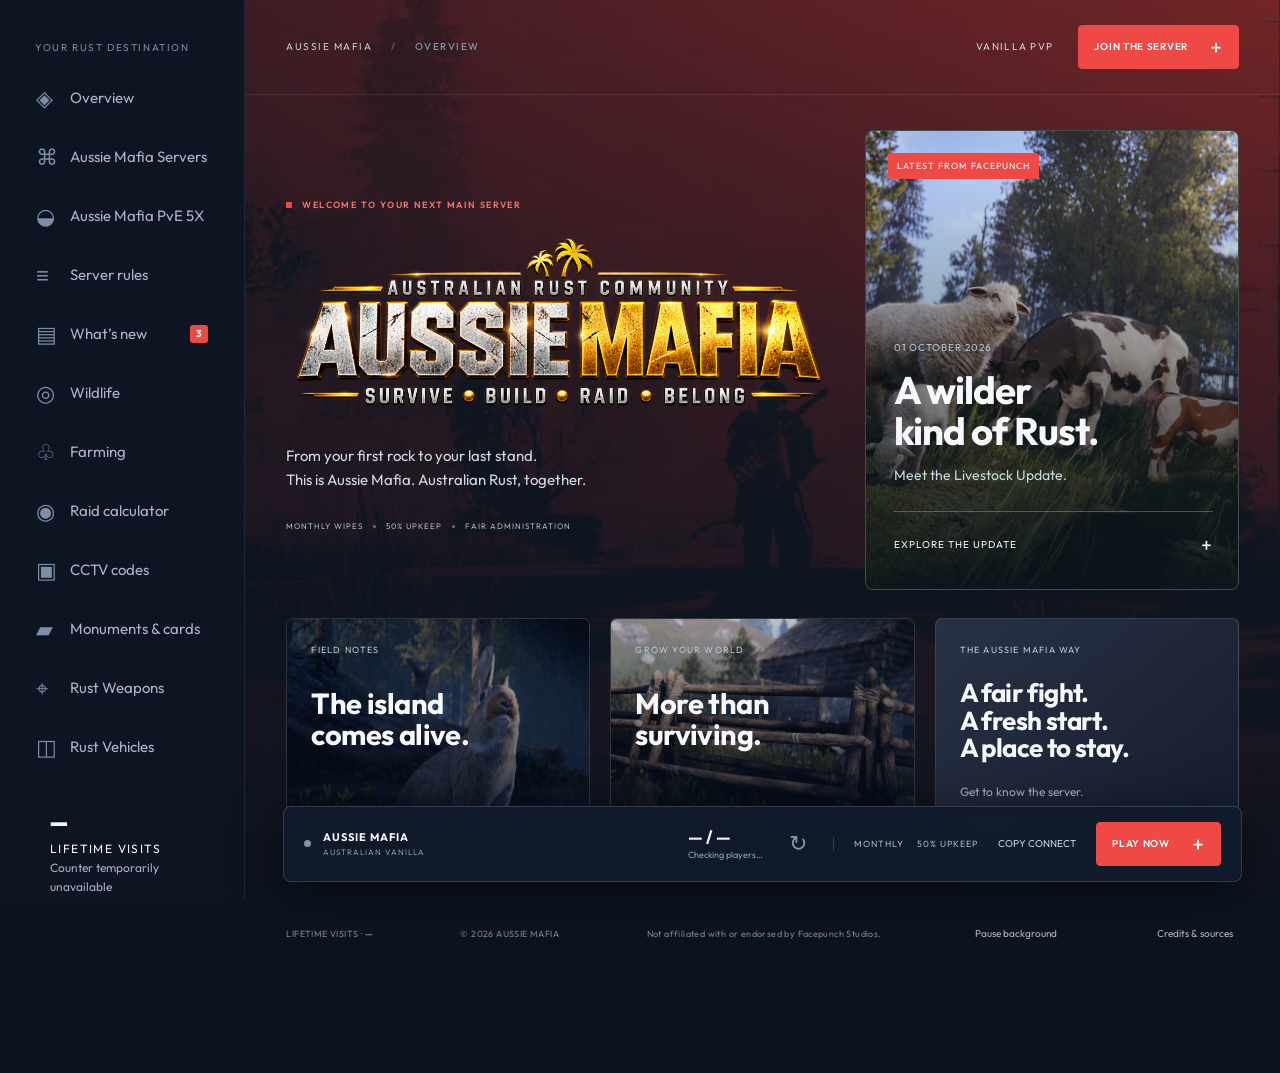
==== commit 2f1e469a: "Add PvE in-game commands guide" ====
--- a/index.html
+++ b/index.html
@@ -1,6 +1,6 @@
 <!DOCTYPE html>
 
-<html lang="en-AU"><head><meta charset="utf-8"/><meta content="width=device-width,initial-scale=1" name="viewport"/><meta content="#101722" name="theme-color"/><meta content="Aussie Mafia: your Australian vanilla Rust community. Join the server, catch up on official Rust news, and explore wildlife and farming updates." name="description"/><title>Aussie Mafia | The Rust Community Hub</title><link href="favicon.svg" rel="icon"/><link href="style.css?v=pve-fix-20261007-6" rel="stylesheet"/><style id="hero-brand-update">.welcome h1.hero-brand{width:100%;margin:0;line-height:1}.hero-brand img{display:block;width:100%;height:auto;object-fit:contain}.sidebar-heading{margin-top:12px}</style><style id="background-layer-fix">body{isolation:isolate;min-height:100vh}#worldVideo{display:block!important;visibility:visible!important}</style><style id="pve-banner-display-fix">.directory-card#directory-pve&gt;img{display:block!important;width:100%!important;height:auto!important;min-height:0!important;max-height:none!important;aspect-ratio:auto!important;object-fit:contain!important;object-position:center!important;background:#080e15}</style><style id="server-directory-counts">.directory-population{display:flex;align-items:baseline;flex-wrap:wrap;gap:10px 16px;margin:22px 0;padding:16px 0;border-top:1px solid #ffffff20;border-bottom:1px solid #ffffff20}.directory-population strong{font-size:28px;color:#fff}.directory-population span{font-size:13px;color:#aebaca}.pve-status-widget{position:absolute!important;left:-10000px!important;width:1px!important;height:1px!important;overflow:hidden!important;pointer-events:none!important;opacity:0!important}</style><script type="module" src="https://www.rustalyzer.com/widget/widget.js"></script></head><body><a class="skip" href="#main">Skip to content</a><video aria-hidden="true" autoplay="" id="worldVideo" loop="" muted="" playsinline="" poster="new-poster.jpg" preload="auto"><source src="new-background.mp4" type="video/mp4"/></video><div class="world-shade"></div><aside class="sidebar"><div class="sidebar-heading">YOUR RUST DESTINATION</div><nav aria-label="Main navigation"><a data-page="home" href="#home"><span>◈</span> Overview</a><a data-page="servers" href="#servers"><span>⌘</span> Aussie Mafia Servers</a><a data-page="pve" href="#pve"><span>◒</span> Aussie Mafia PvE 5X</a><a data-page="server" href="#server"><span>≡</span> Server rules</a><a data-page="news" href="#news"><span>▤</span> What’s new <b>3</b></a><a data-page="wildlife" href="#wildlife"><span>◎</span> Wildlife</a><a data-page="farming" href="#farming"><span>♧</span> Farming</a><a data-page="raid" href="#raid"><span>◉</span> Raid calculator</a><a data-page="cctv" href="#cctv"><span>▣</span> CCTV codes</a><a data-page="cards" href="#cards"><span>▰</span> Monuments &amp; cards</a><a data-page="weapons" href="#weapons"><span>⌖</span> Rust Weapons</a><a data-page="vehicles" href="#vehicles"><span>◫</span> Rust Vehicles</a></nav><div class="sidebar-bottom"><div class="visit-total"><strong id="lifetimeVisits">—</strong><span>LIFETIME VISITS</span><small id="visitNote">Recorded website visits</small></div><div class="country"><span>AU</span><div>Australian hosted<small>AEST · UTC+10</small></div></div><button id="motionToggle">Ⅱ Pause background</button><button data-dialog="credits">Credits &amp; sources</button><p>INDEPENDENT COMMUNITY<br/>UNMISTAKABLY RUST.</p></div></aside><div class="app"><header><div class="breadcrumb">AUSSIE MAFIA <span>/</span> <b id="pageLabel">OVERVIEW</b></div><div class="header-right"><span id="modeLabel">VANILLA PVP</span><button id="headerJoin" class="primary small" data-dialog="connect">JOIN THE SERVER <b>+</b></button></div></header><main id="main" tabindex="-1"><section class="page" id="page-home"><div class="home-grid"><div class="welcome"><div class="eyebrow"><span></span> WELCOME TO YOUR NEXT MAIN SERVER</div><h1 class="hero-brand"><img alt="Aussie Mafia — Australian Rust Community. Survive, Build, Raid, Belong." fetchpriority="high" height="684" src="aussie-mafia-title-logo.png" width="2048"/></h1><p>From your first rock to your last stand.<br/>This is Aussie Mafia. Australian Rust, together.</p><div class="hero-facts"><span>MONTHLY WIPES</span><i></i><span>50% UPKEEP</span><i></i><span>FAIR ADMINISTRATION</span></div></div><a class="featured-story" href="#news"><img alt="Rust livestock update" fetchpriority="high" src="pasture.jpg"/><div class="story-shade"></div><span class="chip">LATEST FROM FACEPUNCH</span><div class="featured-text"><time>01 OCTOBER 2026</time><h2>A wilder<br/>kind of Rust.</h2><p>Meet the Livestock Update.</p><span class="read-label">EXPLORE THE UPDATE <b>+</b></span></div></a><div class="home-shortcuts"><a class="image-shortcut" href="#wildlife"><img alt="New wildlife in Rust" src="wildlife.jpg"/><span>FIELD NOTES</span><h3>The island<br/>comes alive.</h3><b>WILDLIFE <span>+</span></b></a><a class="image-shortcut" href="#farming"><img alt="Rust farm and livestock" src="farming.jpg"/><span>GROW YOUR WORLD</span><h3>More than<br/>surviving.</h3><b>FARMING <span>+</span></b></a><a class="community-shortcut" href="#server"><span>THE AUSSIE MAFIA WAY</span><h3>A fair fight.<br/>A fresh start.<br/>A place to stay.</h3><p>Get to know the server.</p><b>SERVER &amp; RULES <span>+</span></b></a></div></div></section>
+<html lang="en-AU"><head><meta charset="utf-8"/><meta content="width=device-width,initial-scale=1" name="viewport"/><meta content="#101722" name="theme-color"/><meta content="Aussie Mafia: your Australian vanilla Rust community. Join the server, catch up on official Rust news, and explore wildlife and farming updates." name="description"/><title>Aussie Mafia | The Rust Community Hub</title><link href="favicon.svg" rel="icon"/><link href="style.css?v=pve-commands-20261007-1" rel="stylesheet"/><style id="hero-brand-update">.welcome h1.hero-brand{width:100%;margin:0;line-height:1}.hero-brand img{display:block;width:100%;height:auto;object-fit:contain}.sidebar-heading{margin-top:12px}</style><style id="background-layer-fix">body{isolation:isolate;min-height:100vh}#worldVideo{display:block!important;visibility:visible!important}</style><style id="pve-banner-display-fix">.directory-card#directory-pve&gt;img{display:block!important;width:100%!important;height:auto!important;min-height:0!important;max-height:none!important;aspect-ratio:auto!important;object-fit:contain!important;object-position:center!important;background:#080e15}</style><style id="server-directory-counts">.directory-population{display:flex;align-items:baseline;flex-wrap:wrap;gap:10px 16px;margin:22px 0;padding:16px 0;border-top:1px solid #ffffff20;border-bottom:1px solid #ffffff20}.directory-population strong{font-size:28px;color:#fff}.directory-population span{font-size:13px;color:#aebaca}.pve-status-widget{position:absolute!important;left:-10000px!important;width:1px!important;height:1px!important;overflow:hidden!important;pointer-events:none!important;opacity:0!important}</style><script type="module" src="https://www.rustalyzer.com/widget/widget.js"></script></head><body><a class="skip" href="#main">Skip to content</a><video aria-hidden="true" autoplay="" id="worldVideo" loop="" muted="" playsinline="" poster="new-poster.jpg" preload="auto"><source src="new-background.mp4" type="video/mp4"/></video><div class="world-shade"></div><aside class="sidebar"><div class="sidebar-heading">YOUR RUST DESTINATION</div><nav aria-label="Main navigation"><a data-page="home" href="#home"><span>◈</span> Overview</a><a data-page="servers" href="#servers"><span>⌘</span> Aussie Mafia Servers</a><a data-page="pve" href="#pve"><span>◒</span> Aussie Mafia PvE 5X</a><a data-page="server" href="#server"><span>≡</span> Server rules</a><a data-page="news" href="#news"><span>▤</span> What’s new <b>3</b></a><a data-page="wildlife" href="#wildlife"><span>◎</span> Wildlife</a><a data-page="farming" href="#farming"><span>♧</span> Farming</a><a data-page="raid" href="#raid"><span>◉</span> Raid calculator</a><a data-page="cctv" href="#cctv"><span>▣</span> CCTV codes</a><a data-page="cards" href="#cards"><span>▰</span> Monuments &amp; cards</a><a data-page="weapons" href="#weapons"><span>⌖</span> Rust Weapons</a><a data-page="vehicles" href="#vehicles"><span>◫</span> Rust Vehicles</a></nav><div class="sidebar-bottom"><div class="visit-total"><strong id="lifetimeVisits">—</strong><span>LIFETIME VISITS</span><small id="visitNote">Recorded website visits</small></div><div class="country"><span>AU</span><div>Australian hosted<small>AEST · UTC+10</small></div></div><button id="motionToggle">Ⅱ Pause background</button><button data-dialog="credits">Credits &amp; sources</button><p>INDEPENDENT COMMUNITY<br/>UNMISTAKABLY RUST.</p></div></aside><div class="app"><header><div class="breadcrumb">AUSSIE MAFIA <span>/</span> <b id="pageLabel">OVERVIEW</b></div><div class="header-right"><span id="modeLabel">VANILLA PVP</span><button id="headerJoin" class="primary small" data-dialog="connect">JOIN THE SERVER <b>+</b></button></div></header><main id="main" tabindex="-1"><section class="page" id="page-home"><div class="home-grid"><div class="welcome"><div class="eyebrow"><span></span> WELCOME TO YOUR NEXT MAIN SERVER</div><h1 class="hero-brand"><img alt="Aussie Mafia — Australian Rust Community. Survive, Build, Raid, Belong." fetchpriority="high" height="684" src="aussie-mafia-title-logo.png" width="2048"/></h1><p>From your first rock to your last stand.<br/>This is Aussie Mafia. Australian Rust, together.</p><div class="hero-facts"><span>MONTHLY WIPES</span><i></i><span>50% UPKEEP</span><i></i><span>FAIR ADMINISTRATION</span></div></div><a class="featured-story" href="#news"><img alt="Rust livestock update" fetchpriority="high" src="pasture.jpg"/><div class="story-shade"></div><span class="chip">LATEST FROM FACEPUNCH</span><div class="featured-text"><time>01 OCTOBER 2026</time><h2>A wilder<br/>kind of Rust.</h2><p>Meet the Livestock Update.</p><span class="read-label">EXPLORE THE UPDATE <b>+</b></span></div></a><div class="home-shortcuts"><a class="image-shortcut" href="#wildlife"><img alt="New wildlife in Rust" src="wildlife.jpg"/><span>FIELD NOTES</span><h3>The island<br/>comes alive.</h3><b>WILDLIFE <span>+</span></b></a><a class="image-shortcut" href="#farming"><img alt="Rust farm and livestock" src="farming.jpg"/><span>GROW YOUR WORLD</span><h3>More than<br/>surviving.</h3><b>FARMING <span>+</span></b></a><a class="community-shortcut" href="#server"><span>THE AUSSIE MAFIA WAY</span><h3>A fair fight.<br/>A fresh start.<br/>A place to stay.</h3><p>Get to know the server.</p><b>SERVER &amp; RULES <span>+</span></b></a></div></div></section>
 <section class="page" hidden="" id="page-news"><div class="page-heading"><span class="eyebrow">THE RUST BRIEFING</span><h1>Fresh from<br/><em>the developers.</em></h1><p>Official updates, distilled. Checked 5 October 2026.</p></div><div class="news-grid"><article class="news-card lead"><img alt="Rust Livestock Update" src="livestock.jpg"/><div><span class="chip">LATEST UPDATE · 01 OCT 2026</span><h2>Livestock Update</h2><p>Cattle and sheep arrive alongside new food options, small wildlife and powergrid loot rooms.</p><div class="tags"><span>WILDLIFE</span><span>FARMING</span><span>WORLD</span></div><a class="primary" href="https://rust.facepunch.com/news/livestock" rel="noopener" target="_blank">READ OFFICIAL UPDATE <b>+</b></a></div></article><article class="news-card"><img alt="Rust Breach and Clear update" src="breach.jpg"/><div><time>03 SEPTEMBER 2026</time><h2>Breach and Clear</h2><p>Monument blockers, breakable attack-helicopter armour and HQM nodes joined September’s balance and performance changes.</p><a class="text-link" href="https://rust.facepunch.com/news/breach-and-clear" rel="noopener" target="_blank">FULL PATCH NOTES +</a></div></article><article class="news-card"><img alt="Rust Power Trip update" src="power.jpg"/><div><time>06 AUGUST 2026</time><h2>Power Trip</h2><p>Player-maintained monuments took centre stage, including a satellite crash, pumping at Dome and a restorable Power Plant.</p><a class="text-link" href="https://rust.facepunch.com/news/power-trip" rel="noopener" target="_blank">FULL PATCH NOTES +</a></div></article></div><div class="source-note"><span>Selected news snapshot · 5 October 2026</span><a href="https://rust.facepunch.com/news" rel="noopener" target="_blank">CHECK THE LATEST OFFICIAL NEWS +</a></div></section>
 <section class="page" hidden="" id="page-wildlife"><div class="feature-banner"><img alt="Rust animals" src="wildlife.jpg"/><div><span class="eyebrow">RUST WILDLIFE FIELD GUIDE</span><h1>It’s a wild<br/><em>world out there.</em></h1><p>Recognise Rust’s livestock, roaming wildlife and water creatures.</p></div></div><div aria-label="Filter animals" class="category-controls" role="group"><button class="active" data-animal="all">All wildlife</button><button data-animal="farm">Farm animals</button><button data-animal="land">On land</button><button data-animal="water">By the water</button></div><div class="animal-grid"><article class="animal-photo" data-group="farm"><img alt="Cows, bulls &amp; calves in Rust" loading="lazy" src="animal-8.jpg"/><div><span class="animal-type">FARM</span><h2>Cows, bulls &amp; calves</h2><p>Meet Rust’s cattle family. Raise livestock around your base.</p></div></article><article class="animal-photo" data-group="farm"><img alt="Sheep &amp; lambs in Rust" loading="lazy" src="animal-10.jpg"/><div><span class="animal-type">FARM</span><h2>Sheep &amp; lambs</h2><p>Adult sheep provide wool; lambs grow your flock.</p></div></article><article class="animal-photo" data-group="farm"><img alt="Rams in Rust" loading="lazy" src="animal-11.jpg"/><div><span class="animal-type">FARM</span><h2>Rams</h2><p>The livestock update brings a fuller flock to the island.</p></div></article><article class="animal-photo" data-group="land"><img alt="Rabbits in Rust" loading="lazy" src="animal-1.jpg"/><div><span class="animal-type">LAND</span><h2>Rabbits</h2><p>Small wildlife found around suitable land biomes.</p></div></article><article class="animal-photo" data-group="land"><img alt="Squirrels in Rust" loading="lazy" src="animal-2.jpg"/><div><span class="animal-type">LAND</span><h2>Squirrels</h2><p>Look closely around the trees and undergrowth.</p></div></article><article class="animal-photo" data-group="land"><img alt="Frogs in Rust" loading="lazy" src="animal-3.jpg"/><div><span class="animal-type">LAND</span><h2>Frogs</h2><p>Tiny new neighbours around suitable habitats.</p></div></article><article class="animal-photo" data-group="water"><img alt="Crabs in Rust" loading="lazy" src="animal-7.jpg"/><div><span class="animal-type">WATER</span><h2>Crabs</h2><p>Look along the shoreline for these small creatures.</p></div></article><article class="animal-photo" data-group="water"><img alt="Jellyfish in Rust" loading="lazy" src="animal-4.jpg"/><div><span class="animal-type">WATER</span><h2>Jellyfish</h2><p>New life beneath the ocean surface.</p></div></article><article class="animal-photo" data-group="land"><img alt="Bears in Rust" loading="lazy" src="animals/bear.jpg"/><div><span class="animal-type">LAND</span><h2>Bears</h2><p>Dangerous wildlife roaming the island.</p></div></article><article class="animal-photo" data-group="land"><img alt="Polar bears in Rust" loading="lazy" src="animals/polar-bear.png"/><div><span class="animal-type">LAND</span><h2>Polar bears</h2><p>Look for these predators in the snow biome.</p></div></article><article class="animal-photo" data-group="land"><img alt="Wild boars in Rust" loading="lazy" src="animals/boar.jpg"/><div><span class="animal-type">LAND</span><h2>Wild boars</h2><p>Rust’s wild pigs can attack when approached.</p></div></article><article class="animal-photo" data-group="land"><img alt="Deer / stags in Rust" loading="lazy" src="animals/deer.jpg"/><div><span class="animal-type">LAND</span><h2>Deer / stags</h2><p>Skittish wildlife that runs from danger.</p></div></article><article class="animal-photo" data-group="land"><img alt="Wolves in Rust" loading="lazy" src="animals/wolf.jpg"/><div><span class="animal-type">LAND</span><h2>Wolves</h2><p>Stay alert around these roaming predators.</p></div></article><article class="animal-photo" data-group="land"><img alt="Chickens in Rust" loading="lazy" src="animals/chicken.jpg"/><div><span class="animal-type">LAND</span><h2>Chickens</h2><p>Small birds found wandering on land.</p></div></article><article class="animal-photo" data-group="land"><img alt="Tigers in Rust" loading="lazy" src="animals/tiger.jpg"/><div><span class="animal-type">LAND</span><h2>Tigers</h2><p>A stealthy predator in the jungle.</p></div></article><article class="animal-photo" data-group="land"><img alt="Black panthers in Rust" loading="lazy" src="animals/panther.jpg"/><div><span class="animal-type">LAND</span><h2>Black panthers</h2><p>A rare dark jungle predator.</p></div></article><article class="animal-photo" data-group="land"><img alt="Snakes in Rust" loading="lazy" src="animals/snake.jpg"/><div><span class="animal-type">LAND</span><h2>Snakes</h2><p>Hidden in jungle vegetation; listen for a hiss.</p></div></article><article class="animal-photo" data-group="water"><img alt="Crocodiles in Rust" loading="lazy" src="animals/crocodile.jpg"/><div><span class="animal-type">WATER</span><h2>Crocodiles</h2><p>Watch the jungle rivers and their banks.</p></div></article><article class="animal-photo" data-group="water"><img alt="Sharks in Rust" loading="lazy" src="animals/shark.jpg"/><div><span class="animal-type">WATER</span><h2>Sharks</h2><p>A threat to divers around underwater wrecks.</p></div></article><article class="animal-photo" data-group="farm"><img alt="Horses in Rust" loading="lazy" src="animals/horse.jpg"/><div><span class="animal-type">FARM</span><h2>Horses</h2><p>Rideable animals that need food and care.</p></div></article><article class="animal-photo" data-group="land"><img alt="Bees in Rust" loading="lazy" src="animals/bees.jpg"/><div><span class="animal-type">LAND</span><h2>Bees</h2><p>Watch for wild beehives and their defenders.</p></div></article><article class="animal-photo" data-group="water"><img alt="Sea turtle swimming in Rust" loading="lazy" src="animals/turtle.jpg" style="object-position:center 55%"/><div><span class="animal-type">WATER</span><h2>Sea turtles</h2><p>Look beneath the water for Rust’s new sea turtles.</p><span></span><small class="photo-credit">Gameplay image: Fishka Rust</small></div></article></div><div class="wide-note"><div><span class="eyebrow">RUST GAME UPDATE</span><h3>The world keeps changing.</h3><p>Animals vary by biome and server settings. Wildlife images show Rust gameplay, not the current Aussie Mafia map.</p></div><a class="ghost" href="https://rust.facepunch.com/news/livestock" rel="noopener" target="_blank">OFFICIAL WILDLIFE DETAILS +</a></div></section>
 <section class="page" hidden="" id="page-farming"><div class="feature-banner"><img alt="Livestock farming in Rust" src="farming.jpg"/><div><span class="eyebrow">BEYOND THE RAID / FARMING</span><h1>Put down roots.<br/><em>Build a living.</em></h1><p>New ways to turn your base into a homestead.</p></div></div><div class="farming-layout"><div aria-label="Farming topics" class="farm-selector" role="tablist"><button aria-controls="farmPanel" aria-selected="true" data-farm="livestock" id="farm-livestock" role="tab"><span>01</span> Raising livestock <b>+</b></button><button aria-controls="farmPanel" aria-selected="false" data-farm="dairy" id="farm-dairy" role="tab" tabindex="-1"><span>02</span> Milk &amp; cream <b>+</b></button><button aria-controls="farmPanel" aria-selected="false" data-farm="fuel" id="farm-fuel" role="tab" tabindex="-1"><span>03</span> Turning waste into fuel <b>+</b></button></div><article aria-labelledby="farm-livestock" class="farm-panel" id="farmPanel" role="tabpanel"><span class="eyebrow" id="farmLabel">YOUR FIRST HERD</span><h2 id="farmTitle">Make room<br/>for livestock.</h2><p id="farmText">New gates and fences help contain animals. Grown livestock can be sold to a stable vendor; genetics influence offers.</p><a class="text-link" href="https://rust.facepunch.com/news/livestock" rel="noopener" target="_blank">READ FACEPUNCH’S GUIDE +</a></article></div><div class="wide-note"><div><span class="eyebrow">ON AUSSIE MAFIA</span><h3>More time to make it yours.</h3><p>Monthly wipes and 50% upkeep give your plans room to grow.</p></div><button class="primary" data-dialog="connect">FIND YOUR HOME <b>+</b></button></div></section>
@@ -18,7 +18,7 @@
   </div>
   <nav class="pve-tabs" aria-label="PvE server pages">
     <a class="active" href="#pve">SERVER</a><a href="#pve-map">ORI ISLAND MAP</a><a href="#pve-rules">PVE RULES</a><a href="#pve-plugins">PLUGINS &amp; FEATURES</a>
-  </nav>
+  <a href="#pve-commands">IN-GAME COMMANDS</a></nav>
   <div class="pve-stat-strip"><div><strong>5X</strong><span>gather rates</span></div><div><strong>5000</strong><span>map size</span></div><div><strong>PVE</strong><span>protected play</span></div><div><strong>MONTHLY</strong><span>wipes</span></div></div>
   <div class="pve-intro-grid">
     <div><span class="eyebrow">A DIFFERENT KIND OF RUST</span><h2>Make a home.<br><em>Not a target.</em></h2><p>Aussie Mafia PvE 5X is built for players who want the fun of Rust’s monuments, progression and events without losing their base while they are away.</p><p>Player-versus-player killing, raiding and stealing are not allowed. PvE events and NPC fights are still active, so there is always something to tackle.</p></div>
@@ -34,7 +34,7 @@
 
 <section class="page pve-page" hidden="" id="page-pve-map">
   <div class="page-heading"><span class="eyebrow">AUSSIE MAFIA PVE · MAP GUIDE</span><h1>Welcome to<br><em>Ori Island.</em></h1><p>A handcrafted 5,000-size Rust map with custom monuments, build spots and every major biome.</p></div>
-  <nav class="pve-tabs" aria-label="PvE server pages"><a href="#pve">SERVER</a><a class="active" href="#pve-map">ORI ISLAND MAP</a><a href="#pve-rules">PVE RULES</a><a href="#pve-plugins">PLUGINS &amp; FEATURES</a></nav>
+  <nav class="pve-tabs" aria-label="PvE server pages"><a href="#pve">SERVER</a><a class="active" href="#pve-map">ORI ISLAND MAP</a><a href="#pve-rules">PVE RULES</a><a href="#pve-plugins">PLUGINS &amp; FEATURES</a><a href="#pve-commands">IN-GAME COMMANDS</a></nav>
   <div class="pve-map-layout">
     <article class="pve-map-showcase">
     <div class="pve-map-viewer">
@@ -58,7 +58,7 @@
 
 <section class="page pve-page" hidden="" id="page-pve-rules">
   <div class="page-heading"><span class="eyebrow">AUSSIE MAFIA PVE · PLAY FAIR</span><h1>Rules for a<br><em>peaceful island.</em></h1><p>Keep the server welcoming, protected and enjoyable for everyone.</p></div>
-  <nav class="pve-tabs" aria-label="PvE server pages"><a href="#pve">SERVER</a><a href="#pve-map">ORI ISLAND MAP</a><a class="active" href="#pve-rules">PVE RULES</a><a href="#pve-plugins">PLUGINS &amp; FEATURES</a></nav>
+  <nav class="pve-tabs" aria-label="PvE server pages"><a href="#pve">SERVER</a><a href="#pve-map">ORI ISLAND MAP</a><a class="active" href="#pve-rules">PVE RULES</a><a href="#pve-plugins">PLUGINS &amp; FEATURES</a><a href="#pve-commands">IN-GAME COMMANDS</a></nav>
   <div class="pve-rule-grid">
     <article class="pve-rule-card"><span>01</span><h2>No killing players</h2><p>Do not kill, ambush or deliberately damage another player.</p></article>
     <article class="pve-rule-card"><span>02</span><h2>No raiding</h2><p>Do not raid, breach or destroy another player’s base or protected structures.</p></article>
@@ -72,7 +72,7 @@
 
 <section class="page pve-page" hidden="" id="page-pve-plugins">
   <div class="page-heading"><span class="eyebrow">AUSSIE MAFIA PVE · SERVER FEATURES</span><h1>More ways to<br><em>enjoy Rust.</em></h1><p>Convenience, events and extra ways to explore Ori Island at five-times rates.</p></div>
-  <nav class="pve-tabs" aria-label="PvE server pages"><a href="#pve">SERVER</a><a href="#pve-map">ORI ISLAND MAP</a><a href="#pve-rules">PVE RULES</a><a class="active" href="#pve-plugins">PLUGINS &amp; FEATURES</a></nav>
+  <nav class="pve-tabs" aria-label="PvE server pages"><a href="#pve">SERVER</a><a href="#pve-map">ORI ISLAND MAP</a><a href="#pve-rules">PVE RULES</a><a class="active" href="#pve-plugins">PLUGINS &amp; FEATURES</a><a href="#pve-commands">IN-GAME COMMANDS</a></nav>
   <div class="pve-plugin-grid">
     <article class="pve-plugin-card"><span class="pve-plugin-number">01</span><h2>Airfield Event</h2><p>A dedicated event at Airfield gives players another reason to gear up and work together.</p><small>EVENT CONTENT</small></article>
     <article class="pve-plugin-card"><span class="pve-plugin-number">02</span><h2>Monument Events</h2><p>Special activities around monuments add movement and goals beyond ordinary loot runs.</p><small>EVENT CONTENT</small></article>
@@ -85,4 +85,66 @@
   </div>
   <div class="pve-plugin-footer"><span>Commands and plugin behaviour can change after updates.</span><a class="text-link" href="#pve-rules">READ THE PVE RULES +</a></div>
 </section>
+
+<section class="page pve-page" hidden="" id="page-pve-commands">
+  <div class="page-heading"><span class="eyebrow">AUSSIE MAFIA PVE · PLAYER COMMANDS</span><h1>Your tools.<br><em>In game.</em></h1><p>Player-facing commands for the installed PvE plugins. If a command does nothing, the plugin permission or server setting may not be enabled for your group.</p></div>
+  <nav class="pve-tabs" aria-label="PvE server pages"><a href="#pve">SERVER</a><a href="#pve-map">ORI ISLAND MAP</a><a href="#pve-rules">PVE RULES</a><a href="#pve-plugins">PLUGINS &amp; FEATURES</a><a class="active" href="#pve-commands">IN-GAME COMMANDS</a></nav>
+  <div class="pve-player-command-grid">
+    <article class="pve-command-card">
+      <span class="pve-plugin-number">01 · NTELEPORTATION</span><h2>Move around Ori Island.</h2><p>Homes, teleport requests and configured destination commands. Availability depends on the active NTeleportation permissions and server settings.</p>
+      <div class="pve-command-list">
+        <div class="pve-command-row"><code>/home &lt;name&gt;</code><span>Teleport to a saved home.</span><button class="pve-command-copy" data-copy="/home &lt;name&gt;" data-copy-kind="game">COPY</button></div>
+        <div class="pve-command-row"><code>/home add &lt;name&gt;</code><span>Save your current location.</span><button class="pve-command-copy" data-copy="/home add &lt;name&gt;" data-copy-kind="game">COPY</button></div>
+        <div class="pve-command-row"><code>/home list</code><span>List your saved homes.</span><button class="pve-command-copy" data-copy="/home list" data-copy-kind="game">COPY</button></div>
+        <div class="pve-command-row"><code>/home remove &lt;name&gt;</code><span>Remove a saved home.</span><button class="pve-command-copy" data-copy="/home remove &lt;name&gt;" data-copy-kind="game">COPY</button></div>
+        <div class="pve-command-row"><code>/tpr &lt;player&gt;</code><span>Send a teleport request.</span><button class="pve-command-copy" data-copy="/tpr &lt;player&gt;" data-copy-kind="game">COPY</button></div>
+        <div class="pve-command-row"><code>/tpa</code><span>Accept a teleport request.</span><button class="pve-command-copy" data-copy="/tpa" data-copy-kind="game">COPY</button></div>
+        <div class="pve-command-row"><code>/tpc</code><span>Cancel a teleport or request.</span><button class="pve-command-copy" data-copy="/tpc" data-copy-kind="game">COPY</button></div>
+        <div class="pve-command-row"><code>/tpb</code><span>Return to your previous location.</span><button class="pve-command-copy" data-copy="/tpb" data-copy-kind="game">COPY</button></div>
+        <div class="pve-command-row"><code>/town</code><span>Teleport to Town, if configured.</span><button class="pve-command-copy" data-copy="/town" data-copy-kind="game">COPY</button></div>
+        <div class="pve-command-row"><code>/outpost</code><span>Teleport to Outpost, if configured.</span><button class="pve-command-copy" data-copy="/outpost" data-copy-kind="game">COPY</button></div>
+        <div class="pve-command-row"><code>/bandit</code><span>Teleport to Bandit, if configured.</span><button class="pve-command-copy" data-copy="/bandit" data-copy-kind="game">COPY</button></div>
+        <div class="pve-command-row"><code>/tpinfo</code><span>View teleport limits and status.</span><button class="pve-command-copy" data-copy="/tpinfo" data-copy-kind="game">COPY</button></div>
+        <div class="pve-command-row"><code>/tphelp</code><span>View NTeleportation help.</span><button class="pve-command-copy" data-copy="/tphelp" data-copy-kind="game">COPY</button></div>
+      </div>
+      <small class="pve-command-permission">PLAYER ACCESS · NTeleportation permissions must be enabled.</small>
+    </article>
+    <article class="pve-command-card">
+      <span class="pve-plugin-number">02 · AUTO DOORS</span><h2>Keep your base closed.</h2><p>Check and control your automatic door setting from chat. The plugin permission must be enabled on the server.</p>
+      <div class="pve-command-list">
+        <div class="pve-command-row"><code>/ad</code><span>Show your current setting.</span><button class="pve-command-copy" data-copy="/ad" data-copy-kind="game">COPY</button></div>
+        <div class="pve-command-row"><code>/ad on</code><span>Turn automatic closing on.</span><button class="pve-command-copy" data-copy="/ad on" data-copy-kind="game">COPY</button></div>
+        <div class="pve-command-row"><code>/ad off</code><span>Turn automatic closing off.</span><button class="pve-command-copy" data-copy="/ad off" data-copy-kind="game">COPY</button></div>
+        <div class="pve-command-row"><code>/ad toggle</code><span>Switch automatic closing on or off.</span><button class="pve-command-copy" data-copy="/ad toggle" data-copy-kind="game">COPY</button></div>
+        <div class="pve-command-row"><code>/ad time &lt;seconds&gt;</code><span>Set the closing delay.</span><button class="pve-command-copy" data-copy="/ad time &lt;seconds&gt;" data-copy-kind="game">COPY</button></div>
+      </div>
+      <small class="pve-command-permission">PLAYER ACCESS · Auto Doors permission may be required.</small>
+    </article>
+    <article class="pve-command-card">
+      <span class="pve-plugin-number">03 · MY MINI</span><h2>Your personal minicopter.</h2><p>Use any of the plugin’s player aliases to spawn or replace your personal mini and get around the island faster.</p>
+      <div class="pve-command-list">
+        <div class="pve-command-row"><code>/mymini</code><span>Spawn your personal minicopter.</span><button class="pve-command-copy" data-copy="/mymini" data-copy-kind="game">COPY</button></div>
+        <div class="pve-command-row"><code>/mini</code><span>MyMini shortcut.</span><button class="pve-command-copy" data-copy="/mini" data-copy-kind="game">COPY</button></div>
+        <div class="pve-command-row"><code>/fly</code><span>MyMini flight shortcut.</span><button class="pve-command-copy" data-copy="/fly" data-copy-kind="game">COPY</button></div>
+      </div>
+      <small class="pve-command-permission">PLAYER ACCESS · MyMini permission must be enabled.</small>
+    </article>
+    <article class="pve-command-card">
+      <span class="pve-plugin-number">04 · TC UPGRADES</span><h2>Use the Tool Cupboard UI.</h2><p>TC Upgrades is player-facing through the buttons on an authorized Tool Cupboard rather than a player chat command.</p>
+      <div class="pve-no-command"><strong>No player chat command.</strong><p>Open an authorized Tool Cupboard and use the available Auth, Upgrade, Repair, Skin and Wallpaper controls. The administrator controls are intentionally excluded from this player guide.</p></div>
+      <small class="pve-command-permission">PLAYER ACCESS · Tool Cupboard authorization and plugin permissions apply.</small>
+    </article>
+    <article class="pve-command-card">
+      <span class="pve-plugin-number">05 · MONUMENT EVENTS</span><h2>Join when the event runs.</h2><p>There is no player chat command listed for this plugin. Events are scheduled or started by server administration, then players can participate in the live event.</p>
+      <div class="pve-no-command"><strong>No player chat command.</strong><p>Watch the in-game event announcements and head to the active monument when the event begins.</p></div>
+      <small class="pve-command-permission">PLAYER ACCESS · Event timing is controlled by server settings.</small>
+    </article>
+    <article class="pve-command-card">
+      <span class="pve-plugin-number">06 · AIRFIELD EVENT</span><h2>Take on Airfield.</h2><p>Players participate when the Airfield event is running. The plugin’s control commands are administration-only, so they are not included here.</p>
+      <div class="pve-no-command"><strong>No player chat command.</strong><p>Follow the event announcement and travel to Airfield when the event goes live.</p></div>
+      <small class="pve-command-permission">PLAYER ACCESS · Event timing is controlled by server settings.</small>
+    </article>
+  </div>
+  <div class="wide-note pve-command-note"><div><span class="eyebrow">PLAYER ACCESS</span><h3>Commands depend on permissions.</h3><p>This guide lists player-facing commands only. Plugin versions, permissions and server configuration can change what works on the live server.</p></div><a class="primary" href="#pve-plugins">BACK TO PLUGINS &amp; FEATURES <b>+</b></a></div>
+</section>
 <section class="page tools-page" hidden="" id="page-cards"><div class="tools-heading"><span class="eyebrow">MONUMENT FIELD GUIDE</span><h1>Your next <em>keycard.</em></h1><p>Find your first card, work through the colours and plan your next monument run.</p></div><div class="card-progression"><a data-card-filter="none" href="#cards"><img alt="Green keycard" class="keycard-small" height="64" src="items/keycard-green.png" width="64"/><strong>FIND GREEN</strong><span>Start with a loose card</span></a><a data-card-filter="green" href="#cards"><img alt="Blue keycard" class="keycard-small" height="64" src="items/keycard-blue.png" width="64"/><strong>GREEN → BLUE</strong><span>Bring an electric fuse</span></a><a data-card-filter="blue" href="#cards"><img alt="Red keycard" class="keycard-small" height="64" src="items/keycard-red.png" width="64"/><strong>BLUE → RED</strong><span>Move up to larger puzzles</span></a><a data-card-filter="red" href="#cards"><img alt="Red keycard" class="keycard-small" height="64" src="items/keycard-red.png" width="64"/><strong>USE RED</strong><span>Plan for guards and radiation</span></a></div><div aria-label="Keycard progression" class="category-controls" role="group"><button aria-pressed="true" class="active" data-card="all">All stages</button><button aria-pressed="false" data-card="none">No card yet</button><button aria-pressed="false" data-card="green">I have green</button><button aria-pressed="false" data-card="blue">I have blue</button><button aria-pressed="false" data-card="red">I have red</button></div><div class="keycard-grid"><article class="keycard-panel key-none" data-card-stage="none"><img alt="Rust green keycard in-game item" class="keycard-item" height="120" src="items/keycard-green.png" width="120"/><span class="eyebrow">START HERE</span><h2>Find a green card</h2><dl><div class="monument-row"><img alt="Gas Station in Rust" height="62" loading="lazy" src="monuments/gas-station.jpg" width="88"/><dt>Gas Station</dt><dd>Check the rear office.</dd></div><div class="monument-row"><img alt="Supermarket in Rust" height="62" loading="lazy" src="monuments/supermarket.jpg" width="88"/><dt>Supermarket</dt><dd>Check the back room.</dd></div><div class="monument-row"><img alt="Lighthouse in Rust" height="62" loading="lazy" src="monuments/lighthouse.jpg" width="88"/><dt>Lighthouse</dt><dd>Search the interior desk room.</dd></div><div class="monument-row"><img alt="Junkyard in Rust" height="62" loading="lazy" src="monuments/junkyard.jpg" width="88"/><dt>Junkyard</dt><dd>Search the office/platform area.</dd></div></dl><p>Loose card spawns can be taken by another player. Wait for the monument to reset or try another location.</p></article><article class="keycard-panel key-green" data-card-stage="green"><img alt="Rust blue keycard in-game item" class="keycard-item" height="120" src="items/keycard-blue.png" width="120"/><span class="eyebrow">GREEN → BLUE</span><h2>Unlock a blue card</h2><dl><div class="monument-row"><img alt="Satellite Dish in Rust" height="62" loading="lazy" src="monuments/satellite-dish.jpg" width="88"/><dt>Satellite Dish</dt><dd>Green card + 1 electric fuse.</dd></div><div class="monument-row"><img alt="Harbor (both layouts) in Rust" height="62" loading="lazy" src="monuments/harbor.jpg" width="88"/><dt>Harbor (both layouts)</dt><dd>Green card + 1 electric fuse.</dd></div><div class="monument-row"><img alt="Sewer Branch in Rust" height="62" loading="lazy" referrerpolicy="no-referrer" src="https://eip.gg/wp-content/uploads/2022/08/Sewer-Branch-1536x865.jpg.webp" width="88"/><dt>Sewer Branch</dt><dd>Green card + 1 electric fuse.</dd></div></dl><p>Earn a blue card through a green-card puzzle. The old Outpost blue-card purchase was removed in November 2025.</p></article><article class="keycard-panel key-blue" data-card-stage="blue"><img alt="Rust red keycard in-game item" class="keycard-item" height="120" src="items/keycard-red.png" width="120"/><span class="eyebrow">BLUE → RED</span><h2>Find the red card</h2><dl><div class="monument-row"><img alt="Airfield in Rust" height="62" loading="lazy" src="monument-airfield.jpg" width="88"/><dt>Airfield</dt><dd>Green + blue cards and 2 electric fuses.</dd></div><div class="monument-row"><img alt="Power Plant in Rust" height="62" loading="lazy" src="monuments/power-plant.jpg" width="88"/><dt>Power Plant</dt><dd>Green + blue cards and 1 electric fuse.</dd></div><div class="monument-row"><img alt="Train Yard in Rust" height="62" loading="lazy" src="monuments/train-yard.jpg" width="88"/><dt>Train Yard</dt><dd>Blue card + 1 electric fuse; green for the optional side room.</dd></div><div class="monument-row"><img alt="Water Treatment in Rust" height="62" loading="lazy" src="monuments/water-treatment.jpg" width="88"/><dt>Water Treatment</dt><dd>Blue card + 1 electric fuse.</dd></div></dl><p>Activate the monument’s switches and fuse box before swiping. Collect the red card from the puzzle area.</p></article><article class="keycard-panel key-red" data-card-stage="red"><img alt="Rust red keycard in-game item" class="keycard-item" height="120" src="items/keycard-red.png" width="120"/><span class="eyebrow">HIGH-TIER RUNS</span><h2>Put red to work</h2><dl><div class="monument-row"><img alt="Launch Site in Rust" height="62" loading="lazy" src="monuments/launch-site.jpg" width="88"/><dt>Launch Site</dt><dd>Green + red cards and 2 electric fuses. Prepare for radiation.</dd></div><div class="monument-row"><img alt="Military Tunnels in Rust" height="62" loading="lazy" src="monuments/military-tunnels.jpg" width="88"/><dt>Military Tunnels</dt><dd>Green + blue + red cards and 1 electric fuse. Expect scientists.</dd></div><div class="monument-row"><img alt="Oil Rigs in Rust" height="62" loading="lazy" src="monument-large-oil.jpg" width="88"/><dt>Oil Rigs</dt><dd>Bring blue + red cards; green opens optional rooms. No electric fuse.</dd></div><div class="monument-row"><img alt="Missile Silo in Rust" height="62" loading="lazy" src="monument-silo.jpg" width="88"/><dt>Missile Silo</dt><dd>Red card required at the entrance; the old blue-card requirement has changed.</dd></div></dl><p>Red cards unlock higher-tier rooms; they do not guarantee that loot has respawned.</p></article></div><div class="cctv-tip"><strong>Before you leave:</strong> Bring spare fuses, healing, protection and a weapon. Card durability is consumed by swipes. Procedural maps, custom servers and future patches can change puzzle layouts. Newer green-card puzzles also exist at Dome, Ferry Terminal and Radtown; follow their current in-game wiring and switches.</div><details class="tool-notes"><summary>Guide sources &amp; map variations</summary><p>Checked 5 October 2026. <a href="https://wiki.facepunch.com/rust/item/keycard_green" rel="noopener" target="_blank">Green keycard · Rust Wiki</a> · <a href="https://wiki.facepunch.com/rust/item/keycard_blue" rel="noopener" target="_blank">Blue keycard · Rust Wiki</a> · <a href="https://wiki.facepunch.com/rust/item/keycard_red" rel="noopener" target="_blank">Red keycard · Rust Wiki</a> · <a href="https://rust.facepunch.com/news/meta-shift" rel="noopener" target="_blank">Facepunch puzzle changes</a>. · <a href="https://rust.facepunch.com/news/pivot-or-die" rel="noopener" target="_blank">Official vendor changes</a></p><p>Underwater Labs have map-specific layouts: match your cards to the doors you find. This is a progression guide, not a guaranteed loot or respawn schedule.</p></details></section><section class="page tools-page" hidden="" id="page-weapons"><div class="tools-heading"><span class="eyebrow">ARMOURY / KNOW YOUR WEAPONS</span><h1>Rust <em>Weapons.</em></h1><p>Choose a weapon to compare ammunition, see compatible attachments and plan a setup.</p></div><div class="armory-controls"><label>Find a weapon or attachment<input id="weapon-search" placeholder="Try M249, bow, rocket or silencer…" type="search"/></label><label>Category<select id="weapon-category"><option value="all">All weapons &amp; attachments</option><option>Bows &amp; primitive</option><option>Pistols</option><option>SMGs</option><option>Rifles</option><option>Machine guns</option><option>Shotguns</option><option>Launchers</option><option>Throwables &amp; melee</option><option>Siege &amp; special</option><option>Attachments</option></select></label></div><div class="armory-layout"><div><p aria-live="polite" id="weapon-count"></p><div class="weapon-list" id="weapon-list"></div></div><article aria-live="polite" class="weapon-detail" id="weapon-detail"></article></div><details class="tool-notes"><summary>How to read damage, range and recoil</summary><p>Figures are the Facepunch-hosted Rust wiki’s listed ammo compatibility values, checked 5 October 2026. They are not guaranteed damage against an armoured player. Hit location, distance, projectile count, attachments, fire and explosive effects can change the result. Shotgun damage is listed per pellet; slugs are single projectiles. These figures are not building raid costs—use the Raid Calculator for those.</p><p>Bullet drop is downward projectile travel; damage falloff is damage lost over distance. Higher projectile speed generally reduces travel time. A reliable metre-by-metre drop chart also needs the weapon’s gravity, drag, sight zero and current game version; no invented drop distances are shown.</p><p>Exact repeatable recoil traces have not been verified for this guide. Rust’s automatic recoil includes variation. Mouse travel also depends on sensitivity, aiming mode, stance and attachments. General recoil advice cannot guarantee that every bullet lands on target.</p><a class="text-link" href="https://rust.facepunch.com/news/the-combat-update" rel="noopener" target="_blank">FACEPUNCH RECOIL EXPLANATION</a><p>Setup suggestions are editorial guidance, not measured rankings. Confirm current behaviour in game after updates.</p></details></section><section class="page tools-page" hidden="" id="page-vehicles"><div class="tools-heading"><span class="eyebrow">TRAVEL FIELD GUIDE</span><h1>Rust <em>Vehicles.</em></h1><p>Find your next ride. Compare land, rail, sea and air travel.</p></div><div aria-label="Vehicle type" class="category-controls" role="group"><button aria-pressed="true" class="active" data-vehicle="all">All transport</button><button aria-pressed="false" data-vehicle="land">Land</button><button aria-pressed="false" data-vehicle="rail">Rail</button><button aria-pressed="false" data-vehicle="water">Water</button><button aria-pressed="false" data-vehicle="air">Air</button><button aria-pressed="false" data-vehicle="other">Other ways</button></div><p aria-live="polite" class="vehicle-count" id="vehicle-count"></p><div class="vehicle-grid" id="vehicle-grid"></div><div class="wide-note"><div><span class="eyebrow">BEFORE YOU SET OFF</span><h3>Fuel. Repairs. A way home.</h3><p>Check the fuel and condition, bring repair supplies and plan a safe landing or parking spot. Vendor prices, spawns and Deep Sea availability depend on the current map and server. This guide covers Rust generally; it does not promise every vehicle is available on Aussie Mafia.</p></div></div><details class="tool-notes"><summary>Travel notes &amp; sources</summary><p>Checked 5 October 2026 against Facepunch update articles. Each card links to its source. Images show Rust gameplay or official items, not live Aussie Mafia vehicles. Older launch articles may contain prices or mechanics that have since changed; check current in-game vendor offers.</p><p>Walking, sprinting, swimming, ladders and jungle vines are also ways to travel. Patrol helicopters, Chinooks, Bradley APCs and the travelling vendor are NPC-controlled encounters, not ordinary player-drivable transport. Cargo ships can be boarded but are not player-steered vehicles.</p></details></section></main><footer><span class="footer-visits">LIFETIME VISITS · <strong data-visit-count="">—</strong></span><span>© <span id="year">2026</span> AUSSIE MAFIA</span><span>Not affiliated with or endorsed by Facepunch Studios.</span><button id="mobileMotion">Pause background</button><button data-dialog="credits">Credits &amp; sources</button></footer></div><div class="server-dock"><div class="dock-brand"><span aria-hidden="true" class="dock-status"></span><div><b>AUSSIE MAFIA</b><small>AUSTRALIAN VANILLA</small></div></div><div class="dock-count"><b id="players">— / —</b><span id="status">Checking players…</span></div><button aria-label="Refresh player count" id="refresh">↻</button><div class="dock-facts"><span>MONTHLY</span><span>50% UPKEEP</span></div><button class="dock-copy" data-copy="client.connect 161.38.217.68:28015">COPY CONNECT</button><a class="primary small" href="steam://run/252490//+connect%20161.38.217.68:28015/">PLAY NOW <b>+</b></a></div><div class="cinema-ui" hidden=""><button id="exitCinema">RETURN TO AUSSIE MAFIA ×</button></div><dialog id="connectPve"><button aria-label="Close PvE connection help" class="close">×</button><span class="section-label">AUSSIE MAFIA · PVE · 5X</span><h2>Build. Explore.<br/><em>Together.</em></h2><p>Find <strong>Aussie Mafia</strong> in Rust’s <strong>Modded</strong> server browser and choose the <strong>PvE 5X</strong> server.</p><a class="primary" href="steam://run/252490//+connect%20161.38.217.68:28028/">LAUNCH IN STEAM <span>+</span></a><div class="command"><code>client.connect 161.38.217.68:28028</code><button data-copy="client.connect 161.38.217.68:28028">COPY</button></div><p>Or search <strong>Aussie Mafia PvE 5X</strong> in Rust’s Modded server browser.</p></dialog><dialog id="connect"><button aria-label="Close connection help" class="close">×</button><span class="section-label">NEXT STOP: THE ISLAND</span><h2>Let’s get<br/><em>you in.</em></h2><a class="primary" href="steam://run/252490//+connect%20161.38.217.68:28015/">LAUNCH IN STEAM <span>+</span></a><div class="or"><span>OR CONNECT FROM RUST</span></div><ol><li>Open Rust and press <kbd>F1</kbd>.</li><li>Copy the command below.</li><li>Paste it into the console and press Enter.</li></ol><div class="command"><code>client.connect 161.38.217.68:28015</code><button data-copy="client.connect 161.38.217.68:28015">COPY</button></div><p>Or search <strong>Aussie Mafia</strong> in Rust’s server browser.</p></dialog> <dialog class="map-dialog" id="mapDialog"><button aria-label="Close map" class="close">×</button><div class="map-dialog-title"><span class="section-label">ISLAND RECON / ARCHIVE</span><p>Zoom in, then drag to explore. Keyboard: + / − and arrow keys.</p></div><div aria-label="Saved island map" class="map" id="mapStage" tabindex="0"><div id="mapLayer"><img alt="Saved Aussie Mafia Rust island map" draggable="false" src="map.png"/></div><div class="map-controls"><button aria-label="Zoom out" id="zoomOut">−</button><span id="zoomValue">100%</span><button aria-label="Zoom in" id="zoomIn">+</button><button id="mapReset">Reset</button></div></div><small>Saved map. Terrain may differ from the current wipe.</small></dialog> <dialog id="credits"><button aria-label="Close credits" class="close">×</button><span class="eyebrow">CREDITS &amp; SOURCES</span><h2>Made for the community.</h2><p>Game footage and screenshots © Facepunch Studios. These illustrate Rust and are not current Aussie Mafia server footage.</p><p>Original Aussie Mafia emblem created for this community.</p><p>News and guide summaries checked 5 October 2026. This is a dated editorial selection, not an automatically updating news feed.</p><a href="https://rust.facepunch.com/news" rel="noopener" target="_blank">Official Rust news</a><a href="https://rust.facepunch.com/news/livestock" rel="noopener" target="_blank">Livestock Update · wildlife &amp; farming</a><a href="https://rust.facepunch.com/news/breach-and-clear" rel="noopener" target="_blank">Breach and Clear</a><a href="https://rust.facepunch.com/news/power-trip" rel="noopener" target="_blank">Power Trip</a><a href="https://www.battlemetrics.com/servers/rust/40453506" rel="noopener" target="_blank">Aussie Mafia on BattleMetrics</a><a href="https://wiki.facepunch.com/rust/Animals" rel="noopener" target="_blank">Facepunch animal wiki</a><a href="https://rust.facepunch.com/news/jungle-update" rel="noopener" target="_blank">Jungle wildlife</a><a href="https://eip.gg/rust/guides/sewer-branch-monument-guide/" rel="noopener" target="_blank">Sewer Branch screenshot · EIP Gaming</a><span></span></dialog><div id="toast" role="status"></div><audio autoplay="" hidden="" id="backgroundMusic" loop="" preload="auto" src="website-music.mp3"></audio><script src="app.js?v=pve-fix-20261007-4"></script><script src="raid-data.js?v=vehicles-1"></script><script src="monument-sources.js?v=vehicles-1"></script><script src="tools.js?v=vehicles-1"></script><script src="weapon-data.js?v=vehicles-1"></script><script src="weapons.js?v=vehicles-1"></script><script src="vehicle-data.js?v=vehicles-1"></script><script src="vehicles.js?v=official-guides-restored-1"></script></body></html>
--- a/style.css
+++ b/style.css
@@ -123,3 +123,20 @@
     min-height:320px!important;
   }
 }
+
+
+/* PvE player command guide. */
+.pve-player-command-grid{display:grid;grid-template-columns:repeat(2,minmax(0,1fr));gap:18px;margin:30px 0 36px}
+.pve-command-card{padding:25px;border:1px solid #ffffff1e;border-radius:7px;background:linear-gradient(135deg,#132333eb,#0c1724eb);box-shadow:0 15px 35px #0002}
+.pve-command-card h2{font-size:28px;line-height:1.08;margin:22px 0 10px}.pve-command-card>p{color:#bcc7d3;line-height:1.55;margin-bottom:20px}
+.pve-command-list{display:flex;flex-direction:column;border-top:1px solid #ffffff18}
+.pve-command-row{display:grid;grid-template-columns:minmax(145px,.9fr) minmax(0,1fr) auto;align-items:center;gap:12px;padding:11px 0;border-bottom:1px solid #ffffff12}
+.pve-command-row code{color:#f4beb7;font-size:13px;white-space:nowrap}.pve-command-row span{color:#c6d0db;font-size:12px;line-height:1.35}
+.pve-command-copy{padding:6px 9px;border:1px solid #ffffff25;border-radius:3px;background:#08111c;color:#dce5ef;font-size:10px;letter-spacing:.1em;cursor:pointer}
+.pve-command-copy:hover{border-color:#f1a39a;color:#fff;background:#e48f8826}
+.pve-command-permission{display:block;margin-top:20px;color:#aebaca;font-size:10px;letter-spacing:.11em;line-height:1.5}
+.pve-no-command{margin-top:18px;padding:18px;border:1px solid #ffffff18;border-radius:5px;background:#08111cb8}
+.pve-no-command strong{display:block;color:#fff;font-size:15px}.pve-no-command p{margin:8px 0 0;color:#bcc7d3;font-size:13px;line-height:1.55}
+.pve-command-note{margin-top:0}.pve-command-note h3{margin-top:12px}
+@media(max-width:900px){.pve-player-command-grid{grid-template-columns:1fr}}
+@media(max-width:600px){.pve-command-row{grid-template-columns:1fr;gap:7px}.pve-command-copy{justify-self:start}.pve-command-card{padding:21px}.pve-command-note .primary{width:100%;justify-content:center}}
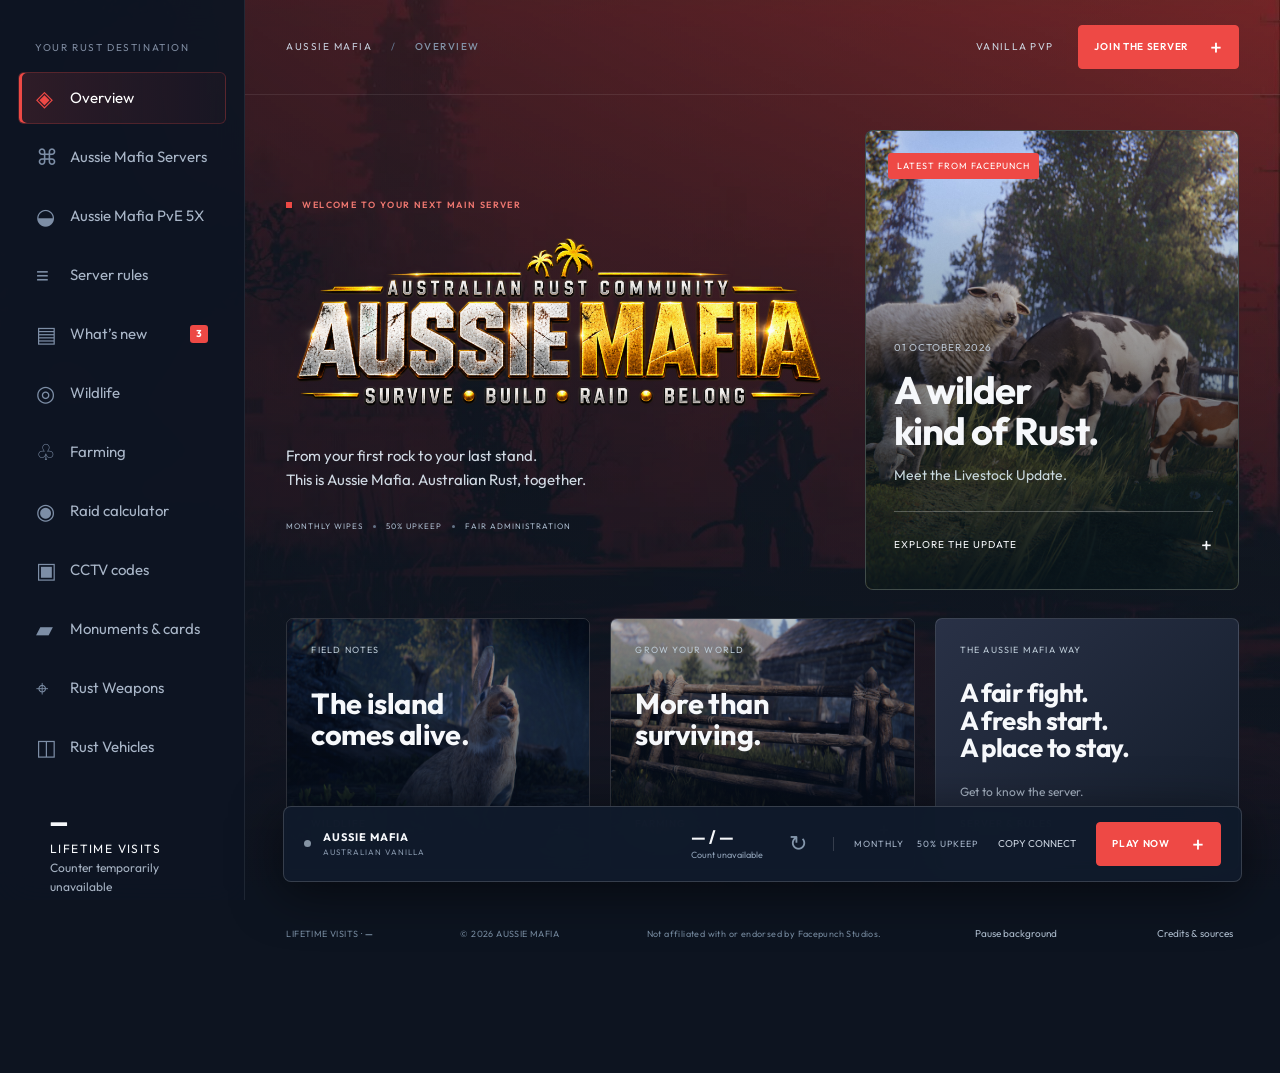
==== commit fb1d20fa: "Bust cache for sidebar navigation fix" ====
--- a/index.html
+++ b/index.html
@@ -147,4 +147,4 @@
   </div>
   <div class="wide-note pve-command-note"><div><span class="eyebrow">PLAYER ACCESS</span><h3>Commands depend on permissions.</h3><p>This guide lists player-facing commands only. Plugin versions, permissions and server configuration can change what works on the live server.</p></div><a class="primary" href="#pve-plugins">BACK TO PLUGINS &amp; FEATURES <b>+</b></a></div>
 </section>
-<section class="page tools-page" hidden="" id="page-cards"><div class="tools-heading"><span class="eyebrow">MONUMENT FIELD GUIDE</span><h1>Your next <em>keycard.</em></h1><p>Find your first card, work through the colours and plan your next monument run.</p></div><div class="card-progression"><a data-card-filter="none" href="#cards"><img alt="Green keycard" class="keycard-small" height="64" src="items/keycard-green.png" width="64"/><strong>FIND GREEN</strong><span>Start with a loose card</span></a><a data-card-filter="green" href="#cards"><img alt="Blue keycard" class="keycard-small" height="64" src="items/keycard-blue.png" width="64"/><strong>GREEN → BLUE</strong><span>Bring an electric fuse</span></a><a data-card-filter="blue" href="#cards"><img alt="Red keycard" class="keycard-small" height="64" src="items/keycard-red.png" width="64"/><strong>BLUE → RED</strong><span>Move up to larger puzzles</span></a><a data-card-filter="red" href="#cards"><img alt="Red keycard" class="keycard-small" height="64" src="items/keycard-red.png" width="64"/><strong>USE RED</strong><span>Plan for guards and radiation</span></a></div><div aria-label="Keycard progression" class="category-controls" role="group"><button aria-pressed="true" class="active" data-card="all">All stages</button><button aria-pressed="false" data-card="none">No card yet</button><button aria-pressed="false" data-card="green">I have green</button><button aria-pressed="false" data-card="blue">I have blue</button><button aria-pressed="false" data-card="red">I have red</button></div><div class="keycard-grid"><article class="keycard-panel key-none" data-card-stage="none"><img alt="Rust green keycard in-game item" class="keycard-item" height="120" src="items/keycard-green.png" width="120"/><span class="eyebrow">START HERE</span><h2>Find a green card</h2><dl><div class="monument-row"><img alt="Gas Station in Rust" height="62" loading="lazy" src="monuments/gas-station.jpg" width="88"/><dt>Gas Station</dt><dd>Check the rear office.</dd></div><div class="monument-row"><img alt="Supermarket in Rust" height="62" loading="lazy" src="monuments/supermarket.jpg" width="88"/><dt>Supermarket</dt><dd>Check the back room.</dd></div><div class="monument-row"><img alt="Lighthouse in Rust" height="62" loading="lazy" src="monuments/lighthouse.jpg" width="88"/><dt>Lighthouse</dt><dd>Search the interior desk room.</dd></div><div class="monument-row"><img alt="Junkyard in Rust" height="62" loading="lazy" src="monuments/junkyard.jpg" width="88"/><dt>Junkyard</dt><dd>Search the office/platform area.</dd></div></dl><p>Loose card spawns can be taken by another player. Wait for the monument to reset or try another location.</p></article><article class="keycard-panel key-green" data-card-stage="green"><img alt="Rust blue keycard in-game item" class="keycard-item" height="120" src="items/keycard-blue.png" width="120"/><span class="eyebrow">GREEN → BLUE</span><h2>Unlock a blue card</h2><dl><div class="monument-row"><img alt="Satellite Dish in Rust" height="62" loading="lazy" src="monuments/satellite-dish.jpg" width="88"/><dt>Satellite Dish</dt><dd>Green card + 1 electric fuse.</dd></div><div class="monument-row"><img alt="Harbor (both layouts) in Rust" height="62" loading="lazy" src="monuments/harbor.jpg" width="88"/><dt>Harbor (both layouts)</dt><dd>Green card + 1 electric fuse.</dd></div><div class="monument-row"><img alt="Sewer Branch in Rust" height="62" loading="lazy" referrerpolicy="no-referrer" src="https://eip.gg/wp-content/uploads/2022/08/Sewer-Branch-1536x865.jpg.webp" width="88"/><dt>Sewer Branch</dt><dd>Green card + 1 electric fuse.</dd></div></dl><p>Earn a blue card through a green-card puzzle. The old Outpost blue-card purchase was removed in November 2025.</p></article><article class="keycard-panel key-blue" data-card-stage="blue"><img alt="Rust red keycard in-game item" class="keycard-item" height="120" src="items/keycard-red.png" width="120"/><span class="eyebrow">BLUE → RED</span><h2>Find the red card</h2><dl><div class="monument-row"><img alt="Airfield in Rust" height="62" loading="lazy" src="monument-airfield.jpg" width="88"/><dt>Airfield</dt><dd>Green + blue cards and 2 electric fuses.</dd></div><div class="monument-row"><img alt="Power Plant in Rust" height="62" loading="lazy" src="monuments/power-plant.jpg" width="88"/><dt>Power Plant</dt><dd>Green + blue cards and 1 electric fuse.</dd></div><div class="monument-row"><img alt="Train Yard in Rust" height="62" loading="lazy" src="monuments/train-yard.jpg" width="88"/><dt>Train Yard</dt><dd>Blue card + 1 electric fuse; green for the optional side room.</dd></div><div class="monument-row"><img alt="Water Treatment in Rust" height="62" loading="lazy" src="monuments/water-treatment.jpg" width="88"/><dt>Water Treatment</dt><dd>Blue card + 1 electric fuse.</dd></div></dl><p>Activate the monument’s switches and fuse box before swiping. Collect the red card from the puzzle area.</p></article><article class="keycard-panel key-red" data-card-stage="red"><img alt="Rust red keycard in-game item" class="keycard-item" height="120" src="items/keycard-red.png" width="120"/><span class="eyebrow">HIGH-TIER RUNS</span><h2>Put red to work</h2><dl><div class="monument-row"><img alt="Launch Site in Rust" height="62" loading="lazy" src="monuments/launch-site.jpg" width="88"/><dt>Launch Site</dt><dd>Green + red cards and 2 electric fuses. Prepare for radiation.</dd></div><div class="monument-row"><img alt="Military Tunnels in Rust" height="62" loading="lazy" src="monuments/military-tunnels.jpg" width="88"/><dt>Military Tunnels</dt><dd>Green + blue + red cards and 1 electric fuse. Expect scientists.</dd></div><div class="monument-row"><img alt="Oil Rigs in Rust" height="62" loading="lazy" src="monument-large-oil.jpg" width="88"/><dt>Oil Rigs</dt><dd>Bring blue + red cards; green opens optional rooms. No electric fuse.</dd></div><div class="monument-row"><img alt="Missile Silo in Rust" height="62" loading="lazy" src="monument-silo.jpg" width="88"/><dt>Missile Silo</dt><dd>Red card required at the entrance; the old blue-card requirement has changed.</dd></div></dl><p>Red cards unlock higher-tier rooms; they do not guarantee that loot has respawned.</p></article></div><div class="cctv-tip"><strong>Before you leave:</strong> Bring spare fuses, healing, protection and a weapon. Card durability is consumed by swipes. Procedural maps, custom servers and future patches can change puzzle layouts. Newer green-card puzzles also exist at Dome, Ferry Terminal and Radtown; follow their current in-game wiring and switches.</div><details class="tool-notes"><summary>Guide sources &amp; map variations</summary><p>Checked 5 October 2026. <a href="https://wiki.facepunch.com/rust/item/keycard_green" rel="noopener" target="_blank">Green keycard · Rust Wiki</a> · <a href="https://wiki.facepunch.com/rust/item/keycard_blue" rel="noopener" target="_blank">Blue keycard · Rust Wiki</a> · <a href="https://wiki.facepunch.com/rust/item/keycard_red" rel="noopener" target="_blank">Red keycard · Rust Wiki</a> · <a href="https://rust.facepunch.com/news/meta-shift" rel="noopener" target="_blank">Facepunch puzzle changes</a>. · <a href="https://rust.facepunch.com/news/pivot-or-die" rel="noopener" target="_blank">Official vendor changes</a></p><p>Underwater Labs have map-specific layouts: match your cards to the doors you find. This is a progression guide, not a guaranteed loot or respawn schedule.</p></details></section><section class="page tools-page" hidden="" id="page-weapons"><div class="tools-heading"><span class="eyebrow">ARMOURY / KNOW YOUR WEAPONS</span><h1>Rust <em>Weapons.</em></h1><p>Choose a weapon to compare ammunition, see compatible attachments and plan a setup.</p></div><div class="armory-controls"><label>Find a weapon or attachment<input id="weapon-search" placeholder="Try M249, bow, rocket or silencer…" type="search"/></label><label>Category<select id="weapon-category"><option value="all">All weapons &amp; attachments</option><option>Bows &amp; primitive</option><option>Pistols</option><option>SMGs</option><option>Rifles</option><option>Machine guns</option><option>Shotguns</option><option>Launchers</option><option>Throwables &amp; melee</option><option>Siege &amp; special</option><option>Attachments</option></select></label></div><div class="armory-layout"><div><p aria-live="polite" id="weapon-count"></p><div class="weapon-list" id="weapon-list"></div></div><article aria-live="polite" class="weapon-detail" id="weapon-detail"></article></div><details class="tool-notes"><summary>How to read damage, range and recoil</summary><p>Figures are the Facepunch-hosted Rust wiki’s listed ammo compatibility values, checked 5 October 2026. They are not guaranteed damage against an armoured player. Hit location, distance, projectile count, attachments, fire and explosive effects can change the result. Shotgun damage is listed per pellet; slugs are single projectiles. These figures are not building raid costs—use the Raid Calculator for those.</p><p>Bullet drop is downward projectile travel; damage falloff is damage lost over distance. Higher projectile speed generally reduces travel time. A reliable metre-by-metre drop chart also needs the weapon’s gravity, drag, sight zero and current game version; no invented drop distances are shown.</p><p>Exact repeatable recoil traces have not been verified for this guide. Rust’s automatic recoil includes variation. Mouse travel also depends on sensitivity, aiming mode, stance and attachments. General recoil advice cannot guarantee that every bullet lands on target.</p><a class="text-link" href="https://rust.facepunch.com/news/the-combat-update" rel="noopener" target="_blank">FACEPUNCH RECOIL EXPLANATION</a><p>Setup suggestions are editorial guidance, not measured rankings. Confirm current behaviour in game after updates.</p></details></section><section class="page tools-page" hidden="" id="page-vehicles"><div class="tools-heading"><span class="eyebrow">TRAVEL FIELD GUIDE</span><h1>Rust <em>Vehicles.</em></h1><p>Find your next ride. Compare land, rail, sea and air travel.</p></div><div aria-label="Vehicle type" class="category-controls" role="group"><button aria-pressed="true" class="active" data-vehicle="all">All transport</button><button aria-pressed="false" data-vehicle="land">Land</button><button aria-pressed="false" data-vehicle="rail">Rail</button><button aria-pressed="false" data-vehicle="water">Water</button><button aria-pressed="false" data-vehicle="air">Air</button><button aria-pressed="false" data-vehicle="other">Other ways</button></div><p aria-live="polite" class="vehicle-count" id="vehicle-count"></p><div class="vehicle-grid" id="vehicle-grid"></div><div class="wide-note"><div><span class="eyebrow">BEFORE YOU SET OFF</span><h3>Fuel. Repairs. A way home.</h3><p>Check the fuel and condition, bring repair supplies and plan a safe landing or parking spot. Vendor prices, spawns and Deep Sea availability depend on the current map and server. This guide covers Rust generally; it does not promise every vehicle is available on Aussie Mafia.</p></div></div><details class="tool-notes"><summary>Travel notes &amp; sources</summary><p>Checked 5 October 2026 against Facepunch update articles. Each card links to its source. Images show Rust gameplay or official items, not live Aussie Mafia vehicles. Older launch articles may contain prices or mechanics that have since changed; check current in-game vendor offers.</p><p>Walking, sprinting, swimming, ladders and jungle vines are also ways to travel. Patrol helicopters, Chinooks, Bradley APCs and the travelling vendor are NPC-controlled encounters, not ordinary player-drivable transport. Cargo ships can be boarded but are not player-steered vehicles.</p></details></section></main><footer><span class="footer-visits">LIFETIME VISITS · <strong data-visit-count="">—</strong></span><span>© <span id="year">2026</span> AUSSIE MAFIA</span><span>Not affiliated with or endorsed by Facepunch Studios.</span><button id="mobileMotion">Pause background</button><button data-dialog="credits">Credits &amp; sources</button></footer></div><div class="server-dock"><div class="dock-brand"><span aria-hidden="true" class="dock-status"></span><div><b>AUSSIE MAFIA</b><small>AUSTRALIAN VANILLA</small></div></div><div class="dock-count"><b id="players">— / —</b><span id="status">Checking players…</span></div><button aria-label="Refresh player count" id="refresh">↻</button><div class="dock-facts"><span>MONTHLY</span><span>50% UPKEEP</span></div><button class="dock-copy" data-copy="client.connect 161.38.217.68:28015">COPY CONNECT</button><a class="primary small" href="steam://run/252490//+connect%20161.38.217.68:28015/">PLAY NOW <b>+</b></a></div><div class="cinema-ui" hidden=""><button id="exitCinema">RETURN TO AUSSIE MAFIA ×</button></div><dialog id="connectPve"><button aria-label="Close PvE connection help" class="close">×</button><span class="section-label">AUSSIE MAFIA · PVE · 5X</span><h2>Build. Explore.<br/><em>Together.</em></h2><p>Find <strong>Aussie Mafia</strong> in Rust’s <strong>Modded</strong> server browser and choose the <strong>PvE 5X</strong> server.</p><a class="primary" href="steam://run/252490//+connect%20161.38.217.68:28028/">LAUNCH IN STEAM <span>+</span></a><div class="command"><code>client.connect 161.38.217.68:28028</code><button data-copy="client.connect 161.38.217.68:28028">COPY</button></div><p>Or search <strong>Aussie Mafia PvE 5X</strong> in Rust’s Modded server browser.</p></dialog><dialog id="connect"><button aria-label="Close connection help" class="close">×</button><span class="section-label">NEXT STOP: THE ISLAND</span><h2>Let’s get<br/><em>you in.</em></h2><a class="primary" href="steam://run/252490//+connect%20161.38.217.68:28015/">LAUNCH IN STEAM <span>+</span></a><div class="or"><span>OR CONNECT FROM RUST</span></div><ol><li>Open Rust and press <kbd>F1</kbd>.</li><li>Copy the command below.</li><li>Paste it into the console and press Enter.</li></ol><div class="command"><code>client.connect 161.38.217.68:28015</code><button data-copy="client.connect 161.38.217.68:28015">COPY</button></div><p>Or search <strong>Aussie Mafia</strong> in Rust’s server browser.</p></dialog> <dialog class="map-dialog" id="mapDialog"><button aria-label="Close map" class="close">×</button><div class="map-dialog-title"><span class="section-label">ISLAND RECON / ARCHIVE</span><p>Zoom in, then drag to explore. Keyboard: + / − and arrow keys.</p></div><div aria-label="Saved island map" class="map" id="mapStage" tabindex="0"><div id="mapLayer"><img alt="Saved Aussie Mafia Rust island map" draggable="false" src="map.png"/></div><div class="map-controls"><button aria-label="Zoom out" id="zoomOut">−</button><span id="zoomValue">100%</span><button aria-label="Zoom in" id="zoomIn">+</button><button id="mapReset">Reset</button></div></div><small>Saved map. Terrain may differ from the current wipe.</small></dialog> <dialog id="credits"><button aria-label="Close credits" class="close">×</button><span class="eyebrow">CREDITS &amp; SOURCES</span><h2>Made for the community.</h2><p>Game footage and screenshots © Facepunch Studios. These illustrate Rust and are not current Aussie Mafia server footage.</p><p>Original Aussie Mafia emblem created for this community.</p><p>News and guide summaries checked 5 October 2026. This is a dated editorial selection, not an automatically updating news feed.</p><a href="https://rust.facepunch.com/news" rel="noopener" target="_blank">Official Rust news</a><a href="https://rust.facepunch.com/news/livestock" rel="noopener" target="_blank">Livestock Update · wildlife &amp; farming</a><a href="https://rust.facepunch.com/news/breach-and-clear" rel="noopener" target="_blank">Breach and Clear</a><a href="https://rust.facepunch.com/news/power-trip" rel="noopener" target="_blank">Power Trip</a><a href="https://www.battlemetrics.com/servers/rust/40453506" rel="noopener" target="_blank">Aussie Mafia on BattleMetrics</a><a href="https://wiki.facepunch.com/rust/Animals" rel="noopener" target="_blank">Facepunch animal wiki</a><a href="https://rust.facepunch.com/news/jungle-update" rel="noopener" target="_blank">Jungle wildlife</a><a href="https://eip.gg/rust/guides/sewer-branch-monument-guide/" rel="noopener" target="_blank">Sewer Branch screenshot · EIP Gaming</a><span></span></dialog><div id="toast" role="status"></div><audio autoplay="" hidden="" id="backgroundMusic" loop="" preload="auto" src="website-music.mp3"></audio><script src="app.js?v=pve-fix-20261007-4"></script><script src="raid-data.js?v=vehicles-1"></script><script src="monument-sources.js?v=vehicles-1"></script><script src="tools.js?v=vehicles-1"></script><script src="weapon-data.js?v=vehicles-1"></script><script src="weapons.js?v=vehicles-1"></script><script src="vehicle-data.js?v=vehicles-1"></script><script src="vehicles.js?v=official-guides-restored-1"></script></body></html>+<section class="page tools-page" hidden="" id="page-cards"><div class="tools-heading"><span class="eyebrow">MONUMENT FIELD GUIDE</span><h1>Your next <em>keycard.</em></h1><p>Find your first card, work through the colours and plan your next monument run.</p></div><div class="card-progression"><a data-card-filter="none" href="#cards"><img alt="Green keycard" class="keycard-small" height="64" src="items/keycard-green.png" width="64"/><strong>FIND GREEN</strong><span>Start with a loose card</span></a><a data-card-filter="green" href="#cards"><img alt="Blue keycard" class="keycard-small" height="64" src="items/keycard-blue.png" width="64"/><strong>GREEN → BLUE</strong><span>Bring an electric fuse</span></a><a data-card-filter="blue" href="#cards"><img alt="Red keycard" class="keycard-small" height="64" src="items/keycard-red.png" width="64"/><strong>BLUE → RED</strong><span>Move up to larger puzzles</span></a><a data-card-filter="red" href="#cards"><img alt="Red keycard" class="keycard-small" height="64" src="items/keycard-red.png" width="64"/><strong>USE RED</strong><span>Plan for guards and radiation</span></a></div><div aria-label="Keycard progression" class="category-controls" role="group"><button aria-pressed="true" class="active" data-card="all">All stages</button><button aria-pressed="false" data-card="none">No card yet</button><button aria-pressed="false" data-card="green">I have green</button><button aria-pressed="false" data-card="blue">I have blue</button><button aria-pressed="false" data-card="red">I have red</button></div><div class="keycard-grid"><article class="keycard-panel key-none" data-card-stage="none"><img alt="Rust green keycard in-game item" class="keycard-item" height="120" src="items/keycard-green.png" width="120"/><span class="eyebrow">START HERE</span><h2>Find a green card</h2><dl><div class="monument-row"><img alt="Gas Station in Rust" height="62" loading="lazy" src="monuments/gas-station.jpg" width="88"/><dt>Gas Station</dt><dd>Check the rear office.</dd></div><div class="monument-row"><img alt="Supermarket in Rust" height="62" loading="lazy" src="monuments/supermarket.jpg" width="88"/><dt>Supermarket</dt><dd>Check the back room.</dd></div><div class="monument-row"><img alt="Lighthouse in Rust" height="62" loading="lazy" src="monuments/lighthouse.jpg" width="88"/><dt>Lighthouse</dt><dd>Search the interior desk room.</dd></div><div class="monument-row"><img alt="Junkyard in Rust" height="62" loading="lazy" src="monuments/junkyard.jpg" width="88"/><dt>Junkyard</dt><dd>Search the office/platform area.</dd></div></dl><p>Loose card spawns can be taken by another player. Wait for the monument to reset or try another location.</p></article><article class="keycard-panel key-green" data-card-stage="green"><img alt="Rust blue keycard in-game item" class="keycard-item" height="120" src="items/keycard-blue.png" width="120"/><span class="eyebrow">GREEN → BLUE</span><h2>Unlock a blue card</h2><dl><div class="monument-row"><img alt="Satellite Dish in Rust" height="62" loading="lazy" src="monuments/satellite-dish.jpg" width="88"/><dt>Satellite Dish</dt><dd>Green card + 1 electric fuse.</dd></div><div class="monument-row"><img alt="Harbor (both layouts) in Rust" height="62" loading="lazy" src="monuments/harbor.jpg" width="88"/><dt>Harbor (both layouts)</dt><dd>Green card + 1 electric fuse.</dd></div><div class="monument-row"><img alt="Sewer Branch in Rust" height="62" loading="lazy" referrerpolicy="no-referrer" src="https://eip.gg/wp-content/uploads/2022/08/Sewer-Branch-1536x865.jpg.webp" width="88"/><dt>Sewer Branch</dt><dd>Green card + 1 electric fuse.</dd></div></dl><p>Earn a blue card through a green-card puzzle. The old Outpost blue-card purchase was removed in November 2025.</p></article><article class="keycard-panel key-blue" data-card-stage="blue"><img alt="Rust red keycard in-game item" class="keycard-item" height="120" src="items/keycard-red.png" width="120"/><span class="eyebrow">BLUE → RED</span><h2>Find the red card</h2><dl><div class="monument-row"><img alt="Airfield in Rust" height="62" loading="lazy" src="monument-airfield.jpg" width="88"/><dt>Airfield</dt><dd>Green + blue cards and 2 electric fuses.</dd></div><div class="monument-row"><img alt="Power Plant in Rust" height="62" loading="lazy" src="monuments/power-plant.jpg" width="88"/><dt>Power Plant</dt><dd>Green + blue cards and 1 electric fuse.</dd></div><div class="monument-row"><img alt="Train Yard in Rust" height="62" loading="lazy" src="monuments/train-yard.jpg" width="88"/><dt>Train Yard</dt><dd>Blue card + 1 electric fuse; green for the optional side room.</dd></div><div class="monument-row"><img alt="Water Treatment in Rust" height="62" loading="lazy" src="monuments/water-treatment.jpg" width="88"/><dt>Water Treatment</dt><dd>Blue card + 1 electric fuse.</dd></div></dl><p>Activate the monument’s switches and fuse box before swiping. Collect the red card from the puzzle area.</p></article><article class="keycard-panel key-red" data-card-stage="red"><img alt="Rust red keycard in-game item" class="keycard-item" height="120" src="items/keycard-red.png" width="120"/><span class="eyebrow">HIGH-TIER RUNS</span><h2>Put red to work</h2><dl><div class="monument-row"><img alt="Launch Site in Rust" height="62" loading="lazy" src="monuments/launch-site.jpg" width="88"/><dt>Launch Site</dt><dd>Green + red cards and 2 electric fuses. Prepare for radiation.</dd></div><div class="monument-row"><img alt="Military Tunnels in Rust" height="62" loading="lazy" src="monuments/military-tunnels.jpg" width="88"/><dt>Military Tunnels</dt><dd>Green + blue + red cards and 1 electric fuse. Expect scientists.</dd></div><div class="monument-row"><img alt="Oil Rigs in Rust" height="62" loading="lazy" src="monument-large-oil.jpg" width="88"/><dt>Oil Rigs</dt><dd>Bring blue + red cards; green opens optional rooms. No electric fuse.</dd></div><div class="monument-row"><img alt="Missile Silo in Rust" height="62" loading="lazy" src="monument-silo.jpg" width="88"/><dt>Missile Silo</dt><dd>Red card required at the entrance; the old blue-card requirement has changed.</dd></div></dl><p>Red cards unlock higher-tier rooms; they do not guarantee that loot has respawned.</p></article></div><div class="cctv-tip"><strong>Before you leave:</strong> Bring spare fuses, healing, protection and a weapon. Card durability is consumed by swipes. Procedural maps, custom servers and future patches can change puzzle layouts. Newer green-card puzzles also exist at Dome, Ferry Terminal and Radtown; follow their current in-game wiring and switches.</div><details class="tool-notes"><summary>Guide sources &amp; map variations</summary><p>Checked 5 October 2026. <a href="https://wiki.facepunch.com/rust/item/keycard_green" rel="noopener" target="_blank">Green keycard · Rust Wiki</a> · <a href="https://wiki.facepunch.com/rust/item/keycard_blue" rel="noopener" target="_blank">Blue keycard · Rust Wiki</a> · <a href="https://wiki.facepunch.com/rust/item/keycard_red" rel="noopener" target="_blank">Red keycard · Rust Wiki</a> · <a href="https://rust.facepunch.com/news/meta-shift" rel="noopener" target="_blank">Facepunch puzzle changes</a>. · <a href="https://rust.facepunch.com/news/pivot-or-die" rel="noopener" target="_blank">Official vendor changes</a></p><p>Underwater Labs have map-specific layouts: match your cards to the doors you find. This is a progression guide, not a guaranteed loot or respawn schedule.</p></details></section><section class="page tools-page" hidden="" id="page-weapons"><div class="tools-heading"><span class="eyebrow">ARMOURY / KNOW YOUR WEAPONS</span><h1>Rust <em>Weapons.</em></h1><p>Choose a weapon to compare ammunition, see compatible attachments and plan a setup.</p></div><div class="armory-controls"><label>Find a weapon or attachment<input id="weapon-search" placeholder="Try M249, bow, rocket or silencer…" type="search"/></label><label>Category<select id="weapon-category"><option value="all">All weapons &amp; attachments</option><option>Bows &amp; primitive</option><option>Pistols</option><option>SMGs</option><option>Rifles</option><option>Machine guns</option><option>Shotguns</option><option>Launchers</option><option>Throwables &amp; melee</option><option>Siege &amp; special</option><option>Attachments</option></select></label></div><div class="armory-layout"><div><p aria-live="polite" id="weapon-count"></p><div class="weapon-list" id="weapon-list"></div></div><article aria-live="polite" class="weapon-detail" id="weapon-detail"></article></div><details class="tool-notes"><summary>How to read damage, range and recoil</summary><p>Figures are the Facepunch-hosted Rust wiki’s listed ammo compatibility values, checked 5 October 2026. They are not guaranteed damage against an armoured player. Hit location, distance, projectile count, attachments, fire and explosive effects can change the result. Shotgun damage is listed per pellet; slugs are single projectiles. These figures are not building raid costs—use the Raid Calculator for those.</p><p>Bullet drop is downward projectile travel; damage falloff is damage lost over distance. Higher projectile speed generally reduces travel time. A reliable metre-by-metre drop chart also needs the weapon’s gravity, drag, sight zero and current game version; no invented drop distances are shown.</p><p>Exact repeatable recoil traces have not been verified for this guide. Rust’s automatic recoil includes variation. Mouse travel also depends on sensitivity, aiming mode, stance and attachments. General recoil advice cannot guarantee that every bullet lands on target.</p><a class="text-link" href="https://rust.facepunch.com/news/the-combat-update" rel="noopener" target="_blank">FACEPUNCH RECOIL EXPLANATION</a><p>Setup suggestions are editorial guidance, not measured rankings. Confirm current behaviour in game after updates.</p></details></section><section class="page tools-page" hidden="" id="page-vehicles"><div class="tools-heading"><span class="eyebrow">TRAVEL FIELD GUIDE</span><h1>Rust <em>Vehicles.</em></h1><p>Find your next ride. Compare land, rail, sea and air travel.</p></div><div aria-label="Vehicle type" class="category-controls" role="group"><button aria-pressed="true" class="active" data-vehicle="all">All transport</button><button aria-pressed="false" data-vehicle="land">Land</button><button aria-pressed="false" data-vehicle="rail">Rail</button><button aria-pressed="false" data-vehicle="water">Water</button><button aria-pressed="false" data-vehicle="air">Air</button><button aria-pressed="false" data-vehicle="other">Other ways</button></div><p aria-live="polite" class="vehicle-count" id="vehicle-count"></p><div class="vehicle-grid" id="vehicle-grid"></div><div class="wide-note"><div><span class="eyebrow">BEFORE YOU SET OFF</span><h3>Fuel. Repairs. A way home.</h3><p>Check the fuel and condition, bring repair supplies and plan a safe landing or parking spot. Vendor prices, spawns and Deep Sea availability depend on the current map and server. This guide covers Rust generally; it does not promise every vehicle is available on Aussie Mafia.</p></div></div><details class="tool-notes"><summary>Travel notes &amp; sources</summary><p>Checked 5 October 2026 against Facepunch update articles. Each card links to its source. Images show Rust gameplay or official items, not live Aussie Mafia vehicles. Older launch articles may contain prices or mechanics that have since changed; check current in-game vendor offers.</p><p>Walking, sprinting, swimming, ladders and jungle vines are also ways to travel. Patrol helicopters, Chinooks, Bradley APCs and the travelling vendor are NPC-controlled encounters, not ordinary player-drivable transport. Cargo ships can be boarded but are not player-steered vehicles.</p></details></section></main><footer><span class="footer-visits">LIFETIME VISITS · <strong data-visit-count="">—</strong></span><span>© <span id="year">2026</span> AUSSIE MAFIA</span><span>Not affiliated with or endorsed by Facepunch Studios.</span><button id="mobileMotion">Pause background</button><button data-dialog="credits">Credits &amp; sources</button></footer></div><div class="server-dock"><div class="dock-brand"><span aria-hidden="true" class="dock-status"></span><div><b>AUSSIE MAFIA</b><small>AUSTRALIAN VANILLA</small></div></div><div class="dock-count"><b id="players">— / —</b><span id="status">Checking players…</span></div><button aria-label="Refresh player count" id="refresh">↻</button><div class="dock-facts"><span>MONTHLY</span><span>50% UPKEEP</span></div><button class="dock-copy" data-copy="client.connect 161.38.217.68:28015">COPY CONNECT</button><a class="primary small" href="steam://run/252490//+connect%20161.38.217.68:28015/">PLAY NOW <b>+</b></a></div><div class="cinema-ui" hidden=""><button id="exitCinema">RETURN TO AUSSIE MAFIA ×</button></div><dialog id="connectPve"><button aria-label="Close PvE connection help" class="close">×</button><span class="section-label">AUSSIE MAFIA · PVE · 5X</span><h2>Build. Explore.<br/><em>Together.</em></h2><p>Find <strong>Aussie Mafia</strong> in Rust’s <strong>Modded</strong> server browser and choose the <strong>PvE 5X</strong> server.</p><a class="primary" href="steam://run/252490//+connect%20161.38.217.68:28028/">LAUNCH IN STEAM <span>+</span></a><div class="command"><code>client.connect 161.38.217.68:28028</code><button data-copy="client.connect 161.38.217.68:28028">COPY</button></div><p>Or search <strong>Aussie Mafia PvE 5X</strong> in Rust’s Modded server browser.</p></dialog><dialog id="connect"><button aria-label="Close connection help" class="close">×</button><span class="section-label">NEXT STOP: THE ISLAND</span><h2>Let’s get<br/><em>you in.</em></h2><a class="primary" href="steam://run/252490//+connect%20161.38.217.68:28015/">LAUNCH IN STEAM <span>+</span></a><div class="or"><span>OR CONNECT FROM RUST</span></div><ol><li>Open Rust and press <kbd>F1</kbd>.</li><li>Copy the command below.</li><li>Paste it into the console and press Enter.</li></ol><div class="command"><code>client.connect 161.38.217.68:28015</code><button data-copy="client.connect 161.38.217.68:28015">COPY</button></div><p>Or search <strong>Aussie Mafia</strong> in Rust’s server browser.</p></dialog> <dialog class="map-dialog" id="mapDialog"><button aria-label="Close map" class="close">×</button><div class="map-dialog-title"><span class="section-label">ISLAND RECON / ARCHIVE</span><p>Zoom in, then drag to explore. Keyboard: + / − and arrow keys.</p></div><div aria-label="Saved island map" class="map" id="mapStage" tabindex="0"><div id="mapLayer"><img alt="Saved Aussie Mafia Rust island map" draggable="false" src="map.png"/></div><div class="map-controls"><button aria-label="Zoom out" id="zoomOut">−</button><span id="zoomValue">100%</span><button aria-label="Zoom in" id="zoomIn">+</button><button id="mapReset">Reset</button></div></div><small>Saved map. Terrain may differ from the current wipe.</small></dialog> <dialog id="credits"><button aria-label="Close credits" class="close">×</button><span class="eyebrow">CREDITS &amp; SOURCES</span><h2>Made for the community.</h2><p>Game footage and screenshots © Facepunch Studios. These illustrate Rust and are not current Aussie Mafia server footage.</p><p>Original Aussie Mafia emblem created for this community.</p><p>News and guide summaries checked 5 October 2026. This is a dated editorial selection, not an automatically updating news feed.</p><a href="https://rust.facepunch.com/news" rel="noopener" target="_blank">Official Rust news</a><a href="https://rust.facepunch.com/news/livestock" rel="noopener" target="_blank">Livestock Update · wildlife &amp; farming</a><a href="https://rust.facepunch.com/news/breach-and-clear" rel="noopener" target="_blank">Breach and Clear</a><a href="https://rust.facepunch.com/news/power-trip" rel="noopener" target="_blank">Power Trip</a><a href="https://www.battlemetrics.com/servers/rust/40453506" rel="noopener" target="_blank">Aussie Mafia on BattleMetrics</a><a href="https://wiki.facepunch.com/rust/Animals" rel="noopener" target="_blank">Facepunch animal wiki</a><a href="https://rust.facepunch.com/news/jungle-update" rel="noopener" target="_blank">Jungle wildlife</a><a href="https://eip.gg/rust/guides/sewer-branch-monument-guide/" rel="noopener" target="_blank">Sewer Branch screenshot · EIP Gaming</a><span></span></dialog><div id="toast" role="status"></div><audio autoplay="" hidden="" id="backgroundMusic" loop="" preload="auto" src="website-music.mp3"></audio><script src="app.js?v=pve-commands-nav-fix-20261007-1"></script><script src="raid-data.js?v=vehicles-1"></script><script src="monument-sources.js?v=vehicles-1"></script><script src="tools.js?v=vehicles-1"></script><script src="weapon-data.js?v=vehicles-1"></script><script src="weapons.js?v=vehicles-1"></script><script src="vehicle-data.js?v=vehicles-1"></script><script src="vehicles.js?v=official-guides-restored-1"></script></body></html>
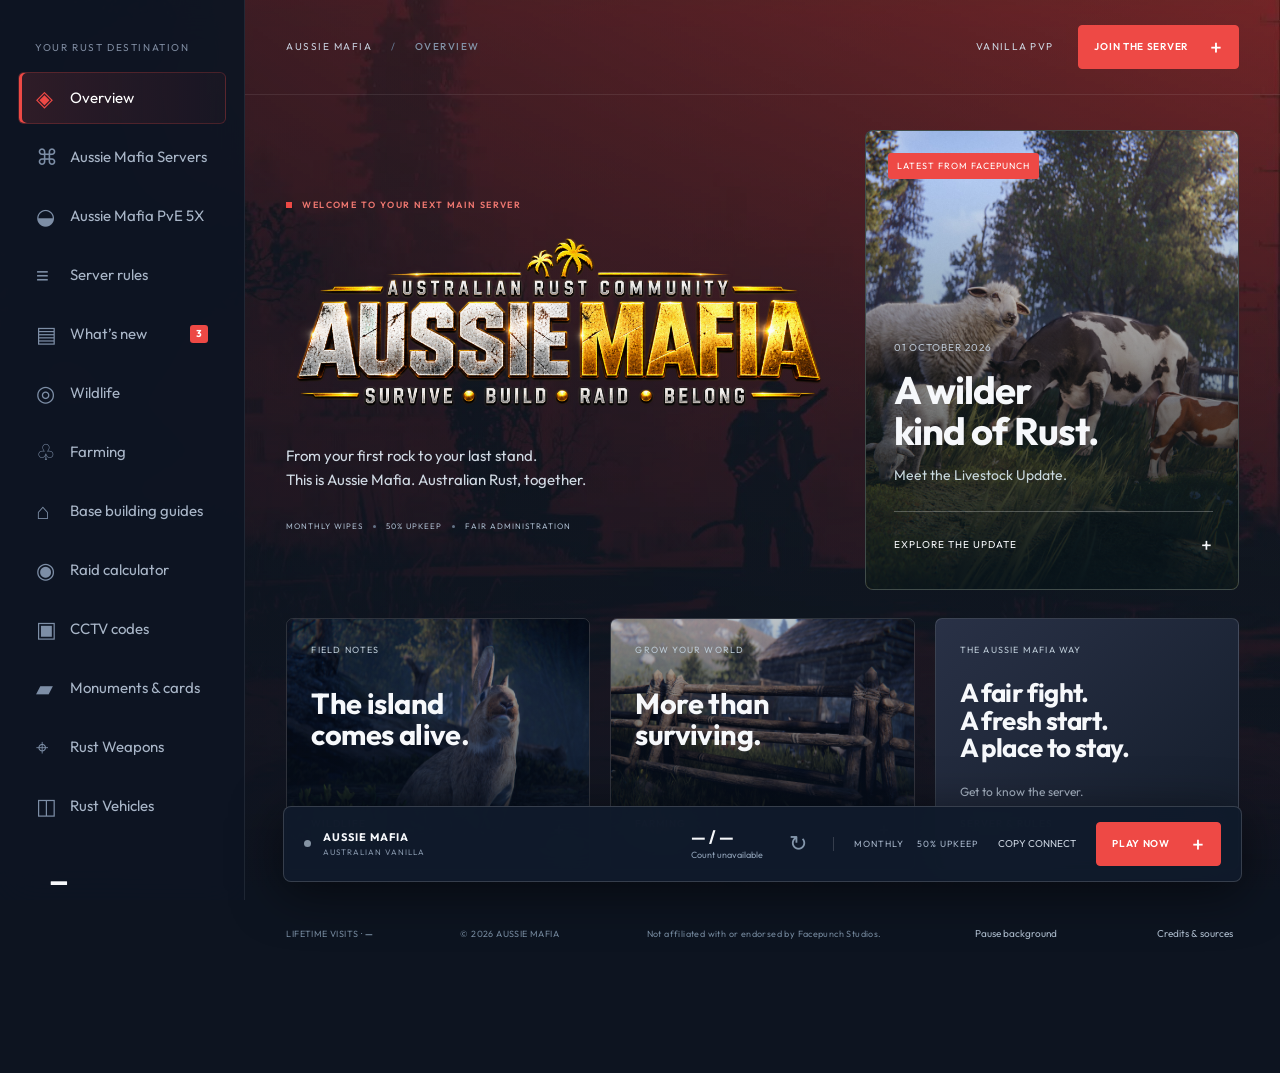
==== commit 305343ca: "Publish completed base building guides with embedded tutorials and fullscreen controls" ====
--- a/index.html
+++ b/index.html
@@ -121,13 +121,13 @@
       <small class="pve-command-permission">PLAYER ACCESS · Auto Doors permission may be required.</small>
     </article>
     <article class="pve-command-card">
-      <span class="pve-plugin-number">03 · MY MINI</span><h2>Your personal minicopter.</h2><p>Use any of the plugin’s player aliases to spawn or replace your personal mini and get around the island faster.</p>
+      <span class="pve-plugin-number">03 · MY MINI</span><h2>Your personal minicopter.</h2><p>Use the official player commands below to spawn, fetch or despawn your personal Minicopter.</p>
       <div class="pve-command-list">
-        <div class="pve-command-row"><code>/mymini</code><span>Spawn your personal minicopter.</span><button class="pve-command-copy" data-copy="/mymini" data-copy-kind="game">COPY</button></div>
-        <div class="pve-command-row"><code>/mini</code><span>MyMini shortcut.</span><button class="pve-command-copy" data-copy="/mini" data-copy-kind="game">COPY</button></div>
-        <div class="pve-command-row"><code>/fly</code><span>MyMini flight shortcut.</span><button class="pve-command-copy" data-copy="/fly" data-copy-kind="game">COPY</button></div>
+        <div class="pve-command-row"><code>/mymini</code><span>Spawn your Minicopter.</span><button class="pve-command-copy" data-copy="/mymini" data-copy-kind="game">COPY</button></div>
+        <div class="pve-command-row"><code>/fmini</code><span>Fetch your existing Minicopter.</span><button class="pve-command-copy" data-copy="/fmini" data-copy-kind="game">COPY</button></div>
+        <div class="pve-command-row"><code>/nomini</code><span>Despawn your existing Minicopter.</span><button class="pve-command-copy" data-copy="/nomini" data-copy-kind="game">COPY</button></div>
       </div>
-      <small class="pve-command-permission">PLAYER ACCESS · MyMini permission must be enabled.</small>
+      <small class="pve-command-permission">PLAYER ACCESS · Spawn Heli permissions and cooldowns apply.</small>
     </article>
     <article class="pve-command-card">
       <span class="pve-plugin-number">04 · TC UPGRADES</span><h2>Use the Tool Cupboard UI.</h2><p>TC Upgrades is player-facing through the buttons on an authorized Tool Cupboard rather than a player chat command.</p>
@@ -147,4 +147,4 @@
   </div>
   <div class="wide-note pve-command-note"><div><span class="eyebrow">PLAYER ACCESS</span><h3>Commands depend on permissions.</h3><p>This guide lists player-facing commands only. Plugin versions, permissions and server configuration can change what works on the live server.</p></div><a class="primary" href="#pve-plugins">BACK TO PLUGINS &amp; FEATURES <b>+</b></a></div>
 </section>
-<section class="page tools-page" hidden="" id="page-cards"><div class="tools-heading"><span class="eyebrow">MONUMENT FIELD GUIDE</span><h1>Your next <em>keycard.</em></h1><p>Find your first card, work through the colours and plan your next monument run.</p></div><div class="card-progression"><a data-card-filter="none" href="#cards"><img alt="Green keycard" class="keycard-small" height="64" src="items/keycard-green.png" width="64"/><strong>FIND GREEN</strong><span>Start with a loose card</span></a><a data-card-filter="green" href="#cards"><img alt="Blue keycard" class="keycard-small" height="64" src="items/keycard-blue.png" width="64"/><strong>GREEN → BLUE</strong><span>Bring an electric fuse</span></a><a data-card-filter="blue" href="#cards"><img alt="Red keycard" class="keycard-small" height="64" src="items/keycard-red.png" width="64"/><strong>BLUE → RED</strong><span>Move up to larger puzzles</span></a><a data-card-filter="red" href="#cards"><img alt="Red keycard" class="keycard-small" height="64" src="items/keycard-red.png" width="64"/><strong>USE RED</strong><span>Plan for guards and radiation</span></a></div><div aria-label="Keycard progression" class="category-controls" role="group"><button aria-pressed="true" class="active" data-card="all">All stages</button><button aria-pressed="false" data-card="none">No card yet</button><button aria-pressed="false" data-card="green">I have green</button><button aria-pressed="false" data-card="blue">I have blue</button><button aria-pressed="false" data-card="red">I have red</button></div><div class="keycard-grid"><article class="keycard-panel key-none" data-card-stage="none"><img alt="Rust green keycard in-game item" class="keycard-item" height="120" src="items/keycard-green.png" width="120"/><span class="eyebrow">START HERE</span><h2>Find a green card</h2><dl><div class="monument-row"><img alt="Gas Station in Rust" height="62" loading="lazy" src="monuments/gas-station.jpg" width="88"/><dt>Gas Station</dt><dd>Check the rear office.</dd></div><div class="monument-row"><img alt="Supermarket in Rust" height="62" loading="lazy" src="monuments/supermarket.jpg" width="88"/><dt>Supermarket</dt><dd>Check the back room.</dd></div><div class="monument-row"><img alt="Lighthouse in Rust" height="62" loading="lazy" src="monuments/lighthouse.jpg" width="88"/><dt>Lighthouse</dt><dd>Search the interior desk room.</dd></div><div class="monument-row"><img alt="Junkyard in Rust" height="62" loading="lazy" src="monuments/junkyard.jpg" width="88"/><dt>Junkyard</dt><dd>Search the office/platform area.</dd></div></dl><p>Loose card spawns can be taken by another player. Wait for the monument to reset or try another location.</p></article><article class="keycard-panel key-green" data-card-stage="green"><img alt="Rust blue keycard in-game item" class="keycard-item" height="120" src="items/keycard-blue.png" width="120"/><span class="eyebrow">GREEN → BLUE</span><h2>Unlock a blue card</h2><dl><div class="monument-row"><img alt="Satellite Dish in Rust" height="62" loading="lazy" src="monuments/satellite-dish.jpg" width="88"/><dt>Satellite Dish</dt><dd>Green card + 1 electric fuse.</dd></div><div class="monument-row"><img alt="Harbor (both layouts) in Rust" height="62" loading="lazy" src="monuments/harbor.jpg" width="88"/><dt>Harbor (both layouts)</dt><dd>Green card + 1 electric fuse.</dd></div><div class="monument-row"><img alt="Sewer Branch in Rust" height="62" loading="lazy" referrerpolicy="no-referrer" src="https://eip.gg/wp-content/uploads/2022/08/Sewer-Branch-1536x865.jpg.webp" width="88"/><dt>Sewer Branch</dt><dd>Green card + 1 electric fuse.</dd></div></dl><p>Earn a blue card through a green-card puzzle. The old Outpost blue-card purchase was removed in November 2025.</p></article><article class="keycard-panel key-blue" data-card-stage="blue"><img alt="Rust red keycard in-game item" class="keycard-item" height="120" src="items/keycard-red.png" width="120"/><span class="eyebrow">BLUE → RED</span><h2>Find the red card</h2><dl><div class="monument-row"><img alt="Airfield in Rust" height="62" loading="lazy" src="monument-airfield.jpg" width="88"/><dt>Airfield</dt><dd>Green + blue cards and 2 electric fuses.</dd></div><div class="monument-row"><img alt="Power Plant in Rust" height="62" loading="lazy" src="monuments/power-plant.jpg" width="88"/><dt>Power Plant</dt><dd>Green + blue cards and 1 electric fuse.</dd></div><div class="monument-row"><img alt="Train Yard in Rust" height="62" loading="lazy" src="monuments/train-yard.jpg" width="88"/><dt>Train Yard</dt><dd>Blue card + 1 electric fuse; green for the optional side room.</dd></div><div class="monument-row"><img alt="Water Treatment in Rust" height="62" loading="lazy" src="monuments/water-treatment.jpg" width="88"/><dt>Water Treatment</dt><dd>Blue card + 1 electric fuse.</dd></div></dl><p>Activate the monument’s switches and fuse box before swiping. Collect the red card from the puzzle area.</p></article><article class="keycard-panel key-red" data-card-stage="red"><img alt="Rust red keycard in-game item" class="keycard-item" height="120" src="items/keycard-red.png" width="120"/><span class="eyebrow">HIGH-TIER RUNS</span><h2>Put red to work</h2><dl><div class="monument-row"><img alt="Launch Site in Rust" height="62" loading="lazy" src="monuments/launch-site.jpg" width="88"/><dt>Launch Site</dt><dd>Green + red cards and 2 electric fuses. Prepare for radiation.</dd></div><div class="monument-row"><img alt="Military Tunnels in Rust" height="62" loading="lazy" src="monuments/military-tunnels.jpg" width="88"/><dt>Military Tunnels</dt><dd>Green + blue + red cards and 1 electric fuse. Expect scientists.</dd></div><div class="monument-row"><img alt="Oil Rigs in Rust" height="62" loading="lazy" src="monument-large-oil.jpg" width="88"/><dt>Oil Rigs</dt><dd>Bring blue + red cards; green opens optional rooms. No electric fuse.</dd></div><div class="monument-row"><img alt="Missile Silo in Rust" height="62" loading="lazy" src="monument-silo.jpg" width="88"/><dt>Missile Silo</dt><dd>Red card required at the entrance; the old blue-card requirement has changed.</dd></div></dl><p>Red cards unlock higher-tier rooms; they do not guarantee that loot has respawned.</p></article></div><div class="cctv-tip"><strong>Before you leave:</strong> Bring spare fuses, healing, protection and a weapon. Card durability is consumed by swipes. Procedural maps, custom servers and future patches can change puzzle layouts. Newer green-card puzzles also exist at Dome, Ferry Terminal and Radtown; follow their current in-game wiring and switches.</div><details class="tool-notes"><summary>Guide sources &amp; map variations</summary><p>Checked 5 October 2026. <a href="https://wiki.facepunch.com/rust/item/keycard_green" rel="noopener" target="_blank">Green keycard · Rust Wiki</a> · <a href="https://wiki.facepunch.com/rust/item/keycard_blue" rel="noopener" target="_blank">Blue keycard · Rust Wiki</a> · <a href="https://wiki.facepunch.com/rust/item/keycard_red" rel="noopener" target="_blank">Red keycard · Rust Wiki</a> · <a href="https://rust.facepunch.com/news/meta-shift" rel="noopener" target="_blank">Facepunch puzzle changes</a>. · <a href="https://rust.facepunch.com/news/pivot-or-die" rel="noopener" target="_blank">Official vendor changes</a></p><p>Underwater Labs have map-specific layouts: match your cards to the doors you find. This is a progression guide, not a guaranteed loot or respawn schedule.</p></details></section><section class="page tools-page" hidden="" id="page-weapons"><div class="tools-heading"><span class="eyebrow">ARMOURY / KNOW YOUR WEAPONS</span><h1>Rust <em>Weapons.</em></h1><p>Choose a weapon to compare ammunition, see compatible attachments and plan a setup.</p></div><div class="armory-controls"><label>Find a weapon or attachment<input id="weapon-search" placeholder="Try M249, bow, rocket or silencer…" type="search"/></label><label>Category<select id="weapon-category"><option value="all">All weapons &amp; attachments</option><option>Bows &amp; primitive</option><option>Pistols</option><option>SMGs</option><option>Rifles</option><option>Machine guns</option><option>Shotguns</option><option>Launchers</option><option>Throwables &amp; melee</option><option>Siege &amp; special</option><option>Attachments</option></select></label></div><div class="armory-layout"><div><p aria-live="polite" id="weapon-count"></p><div class="weapon-list" id="weapon-list"></div></div><article aria-live="polite" class="weapon-detail" id="weapon-detail"></article></div><details class="tool-notes"><summary>How to read damage, range and recoil</summary><p>Figures are the Facepunch-hosted Rust wiki’s listed ammo compatibility values, checked 5 October 2026. They are not guaranteed damage against an armoured player. Hit location, distance, projectile count, attachments, fire and explosive effects can change the result. Shotgun damage is listed per pellet; slugs are single projectiles. These figures are not building raid costs—use the Raid Calculator for those.</p><p>Bullet drop is downward projectile travel; damage falloff is damage lost over distance. Higher projectile speed generally reduces travel time. A reliable metre-by-metre drop chart also needs the weapon’s gravity, drag, sight zero and current game version; no invented drop distances are shown.</p><p>Exact repeatable recoil traces have not been verified for this guide. Rust’s automatic recoil includes variation. Mouse travel also depends on sensitivity, aiming mode, stance and attachments. General recoil advice cannot guarantee that every bullet lands on target.</p><a class="text-link" href="https://rust.facepunch.com/news/the-combat-update" rel="noopener" target="_blank">FACEPUNCH RECOIL EXPLANATION</a><p>Setup suggestions are editorial guidance, not measured rankings. Confirm current behaviour in game after updates.</p></details></section><section class="page tools-page" hidden="" id="page-vehicles"><div class="tools-heading"><span class="eyebrow">TRAVEL FIELD GUIDE</span><h1>Rust <em>Vehicles.</em></h1><p>Find your next ride. Compare land, rail, sea and air travel.</p></div><div aria-label="Vehicle type" class="category-controls" role="group"><button aria-pressed="true" class="active" data-vehicle="all">All transport</button><button aria-pressed="false" data-vehicle="land">Land</button><button aria-pressed="false" data-vehicle="rail">Rail</button><button aria-pressed="false" data-vehicle="water">Water</button><button aria-pressed="false" data-vehicle="air">Air</button><button aria-pressed="false" data-vehicle="other">Other ways</button></div><p aria-live="polite" class="vehicle-count" id="vehicle-count"></p><div class="vehicle-grid" id="vehicle-grid"></div><div class="wide-note"><div><span class="eyebrow">BEFORE YOU SET OFF</span><h3>Fuel. Repairs. A way home.</h3><p>Check the fuel and condition, bring repair supplies and plan a safe landing or parking spot. Vendor prices, spawns and Deep Sea availability depend on the current map and server. This guide covers Rust generally; it does not promise every vehicle is available on Aussie Mafia.</p></div></div><details class="tool-notes"><summary>Travel notes &amp; sources</summary><p>Checked 5 October 2026 against Facepunch update articles. Each card links to its source. Images show Rust gameplay or official items, not live Aussie Mafia vehicles. Older launch articles may contain prices or mechanics that have since changed; check current in-game vendor offers.</p><p>Walking, sprinting, swimming, ladders and jungle vines are also ways to travel. Patrol helicopters, Chinooks, Bradley APCs and the travelling vendor are NPC-controlled encounters, not ordinary player-drivable transport. Cargo ships can be boarded but are not player-steered vehicles.</p></details></section></main><footer><span class="footer-visits">LIFETIME VISITS · <strong data-visit-count="">—</strong></span><span>© <span id="year">2026</span> AUSSIE MAFIA</span><span>Not affiliated with or endorsed by Facepunch Studios.</span><button id="mobileMotion">Pause background</button><button data-dialog="credits">Credits &amp; sources</button></footer></div><div class="server-dock"><div class="dock-brand"><span aria-hidden="true" class="dock-status"></span><div><b>AUSSIE MAFIA</b><small>AUSTRALIAN VANILLA</small></div></div><div class="dock-count"><b id="players">— / —</b><span id="status">Checking players…</span></div><button aria-label="Refresh player count" id="refresh">↻</button><div class="dock-facts"><span>MONTHLY</span><span>50% UPKEEP</span></div><button class="dock-copy" data-copy="client.connect 161.38.217.68:28015">COPY CONNECT</button><a class="primary small" href="steam://run/252490//+connect%20161.38.217.68:28015/">PLAY NOW <b>+</b></a></div><div class="cinema-ui" hidden=""><button id="exitCinema">RETURN TO AUSSIE MAFIA ×</button></div><dialog id="connectPve"><button aria-label="Close PvE connection help" class="close">×</button><span class="section-label">AUSSIE MAFIA · PVE · 5X</span><h2>Build. Explore.<br/><em>Together.</em></h2><p>Find <strong>Aussie Mafia</strong> in Rust’s <strong>Modded</strong> server browser and choose the <strong>PvE 5X</strong> server.</p><a class="primary" href="steam://run/252490//+connect%20161.38.217.68:28028/">LAUNCH IN STEAM <span>+</span></a><div class="command"><code>client.connect 161.38.217.68:28028</code><button data-copy="client.connect 161.38.217.68:28028">COPY</button></div><p>Or search <strong>Aussie Mafia PvE 5X</strong> in Rust’s Modded server browser.</p></dialog><dialog id="connect"><button aria-label="Close connection help" class="close">×</button><span class="section-label">NEXT STOP: THE ISLAND</span><h2>Let’s get<br/><em>you in.</em></h2><a class="primary" href="steam://run/252490//+connect%20161.38.217.68:28015/">LAUNCH IN STEAM <span>+</span></a><div class="or"><span>OR CONNECT FROM RUST</span></div><ol><li>Open Rust and press <kbd>F1</kbd>.</li><li>Copy the command below.</li><li>Paste it into the console and press Enter.</li></ol><div class="command"><code>client.connect 161.38.217.68:28015</code><button data-copy="client.connect 161.38.217.68:28015">COPY</button></div><p>Or search <strong>Aussie Mafia</strong> in Rust’s server browser.</p></dialog> <dialog class="map-dialog" id="mapDialog"><button aria-label="Close map" class="close">×</button><div class="map-dialog-title"><span class="section-label">ISLAND RECON / ARCHIVE</span><p>Zoom in, then drag to explore. Keyboard: + / − and arrow keys.</p></div><div aria-label="Saved island map" class="map" id="mapStage" tabindex="0"><div id="mapLayer"><img alt="Saved Aussie Mafia Rust island map" draggable="false" src="map.png"/></div><div class="map-controls"><button aria-label="Zoom out" id="zoomOut">−</button><span id="zoomValue">100%</span><button aria-label="Zoom in" id="zoomIn">+</button><button id="mapReset">Reset</button></div></div><small>Saved map. Terrain may differ from the current wipe.</small></dialog> <dialog id="credits"><button aria-label="Close credits" class="close">×</button><span class="eyebrow">CREDITS &amp; SOURCES</span><h2>Made for the community.</h2><p>Game footage and screenshots © Facepunch Studios. These illustrate Rust and are not current Aussie Mafia server footage.</p><p>Original Aussie Mafia emblem created for this community.</p><p>News and guide summaries checked 5 October 2026. This is a dated editorial selection, not an automatically updating news feed.</p><a href="https://rust.facepunch.com/news" rel="noopener" target="_blank">Official Rust news</a><a href="https://rust.facepunch.com/news/livestock" rel="noopener" target="_blank">Livestock Update · wildlife &amp; farming</a><a href="https://rust.facepunch.com/news/breach-and-clear" rel="noopener" target="_blank">Breach and Clear</a><a href="https://rust.facepunch.com/news/power-trip" rel="noopener" target="_blank">Power Trip</a><a href="https://www.battlemetrics.com/servers/rust/40453506" rel="noopener" target="_blank">Aussie Mafia on BattleMetrics</a><a href="https://wiki.facepunch.com/rust/Animals" rel="noopener" target="_blank">Facepunch animal wiki</a><a href="https://rust.facepunch.com/news/jungle-update" rel="noopener" target="_blank">Jungle wildlife</a><a href="https://eip.gg/rust/guides/sewer-branch-monument-guide/" rel="noopener" target="_blank">Sewer Branch screenshot · EIP Gaming</a><span></span></dialog><div id="toast" role="status"></div><audio autoplay="" hidden="" id="backgroundMusic" loop="" preload="auto" src="website-music.mp3"></audio><script src="app.js?v=pve-commands-nav-fix-20261007-1"></script><script src="raid-data.js?v=vehicles-1"></script><script src="monument-sources.js?v=vehicles-1"></script><script src="tools.js?v=vehicles-1"></script><script src="weapon-data.js?v=vehicles-1"></script><script src="weapons.js?v=vehicles-1"></script><script src="vehicle-data.js?v=vehicles-1"></script><script src="vehicles.js?v=official-guides-restored-1"></script></body></html>+<section class="page tools-page" hidden="" id="page-cards"><div class="tools-heading"><span class="eyebrow">MONUMENT FIELD GUIDE</span><h1>Your next <em>keycard.</em></h1><p>Find your first card, work through the colours and plan your next monument run.</p></div><div class="card-progression"><a data-card-filter="none" href="#cards"><img alt="Green keycard" class="keycard-small" height="64" src="items/keycard-green.png" width="64"/><strong>FIND GREEN</strong><span>Start with a loose card</span></a><a data-card-filter="green" href="#cards"><img alt="Blue keycard" class="keycard-small" height="64" src="items/keycard-blue.png" width="64"/><strong>GREEN → BLUE</strong><span>Bring an electric fuse</span></a><a data-card-filter="blue" href="#cards"><img alt="Red keycard" class="keycard-small" height="64" src="items/keycard-red.png" width="64"/><strong>BLUE → RED</strong><span>Move up to larger puzzles</span></a><a data-card-filter="red" href="#cards"><img alt="Red keycard" class="keycard-small" height="64" src="items/keycard-red.png" width="64"/><strong>USE RED</strong><span>Plan for guards and radiation</span></a></div><div aria-label="Keycard progression" class="category-controls" role="group"><button aria-pressed="true" class="active" data-card="all">All stages</button><button aria-pressed="false" data-card="none">No card yet</button><button aria-pressed="false" data-card="green">I have green</button><button aria-pressed="false" data-card="blue">I have blue</button><button aria-pressed="false" data-card="red">I have red</button></div><div class="keycard-grid"><article class="keycard-panel key-none" data-card-stage="none"><img alt="Rust green keycard in-game item" class="keycard-item" height="120" src="items/keycard-green.png" width="120"/><span class="eyebrow">START HERE</span><h2>Find a green card</h2><dl><div class="monument-row"><img alt="Gas Station in Rust" height="62" loading="lazy" src="monuments/gas-station.jpg" width="88"/><dt>Gas Station</dt><dd>Check the rear office.</dd></div><div class="monument-row"><img alt="Supermarket in Rust" height="62" loading="lazy" src="monuments/supermarket.jpg" width="88"/><dt>Supermarket</dt><dd>Check the back room.</dd></div><div class="monument-row"><img alt="Lighthouse in Rust" height="62" loading="lazy" src="monuments/lighthouse.jpg" width="88"/><dt>Lighthouse</dt><dd>Search the interior desk room.</dd></div><div class="monument-row"><img alt="Junkyard in Rust" height="62" loading="lazy" src="monuments/junkyard.jpg" width="88"/><dt>Junkyard</dt><dd>Search the office/platform area.</dd></div></dl><p>Loose card spawns can be taken by another player. Wait for the monument to reset or try another location.</p></article><article class="keycard-panel key-green" data-card-stage="green"><img alt="Rust blue keycard in-game item" class="keycard-item" height="120" src="items/keycard-blue.png" width="120"/><span class="eyebrow">GREEN → BLUE</span><h2>Unlock a blue card</h2><dl><div class="monument-row"><img alt="Satellite Dish in Rust" height="62" loading="lazy" src="monuments/satellite-dish.jpg" width="88"/><dt>Satellite Dish</dt><dd>Green card + 1 electric fuse.</dd></div><div class="monument-row"><img alt="Harbor (both layouts) in Rust" height="62" loading="lazy" src="monuments/harbor.jpg" width="88"/><dt>Harbor (both layouts)</dt><dd>Green card + 1 electric fuse.</dd></div><div class="monument-row"><img alt="Sewer Branch in Rust" height="62" loading="lazy" referrerpolicy="no-referrer" src="https://eip.gg/wp-content/uploads/2022/08/Sewer-Branch-1536x865.jpg.webp" width="88"/><dt>Sewer Branch</dt><dd>Green card + 1 electric fuse.</dd></div></dl><p>Earn a blue card through a green-card puzzle. The old Outpost blue-card purchase was removed in November 2025.</p></article><article class="keycard-panel key-blue" data-card-stage="blue"><img alt="Rust red keycard in-game item" class="keycard-item" height="120" src="items/keycard-red.png" width="120"/><span class="eyebrow">BLUE → RED</span><h2>Find the red card</h2><dl><div class="monument-row"><img alt="Airfield in Rust" height="62" loading="lazy" src="monument-airfield.jpg" width="88"/><dt>Airfield</dt><dd>Green + blue cards and 2 electric fuses.</dd></div><div class="monument-row"><img alt="Power Plant in Rust" height="62" loading="lazy" src="monuments/power-plant.jpg" width="88"/><dt>Power Plant</dt><dd>Green + blue cards and 1 electric fuse.</dd></div><div class="monument-row"><img alt="Train Yard in Rust" height="62" loading="lazy" src="monuments/train-yard.jpg" width="88"/><dt>Train Yard</dt><dd>Blue card + 1 electric fuse; green for the optional side room.</dd></div><div class="monument-row"><img alt="Water Treatment in Rust" height="62" loading="lazy" src="monuments/water-treatment.jpg" width="88"/><dt>Water Treatment</dt><dd>Blue card + 1 electric fuse.</dd></div></dl><p>Activate the monument’s switches and fuse box before swiping. Collect the red card from the puzzle area.</p></article><article class="keycard-panel key-red" data-card-stage="red"><img alt="Rust red keycard in-game item" class="keycard-item" height="120" src="items/keycard-red.png" width="120"/><span class="eyebrow">HIGH-TIER RUNS</span><h2>Put red to work</h2><dl><div class="monument-row"><img alt="Launch Site in Rust" height="62" loading="lazy" src="monuments/launch-site.jpg" width="88"/><dt>Launch Site</dt><dd>Green + red cards and 2 electric fuses. Prepare for radiation.</dd></div><div class="monument-row"><img alt="Military Tunnels in Rust" height="62" loading="lazy" src="monuments/military-tunnels.jpg" width="88"/><dt>Military Tunnels</dt><dd>Green + blue + red cards and 1 electric fuse. Expect scientists.</dd></div><div class="monument-row"><img alt="Oil Rigs in Rust" height="62" loading="lazy" src="monument-large-oil.jpg" width="88"/><dt>Oil Rigs</dt><dd>Bring blue + red cards; green opens optional rooms. No electric fuse.</dd></div><div class="monument-row"><img alt="Missile Silo in Rust" height="62" loading="lazy" src="monument-silo.jpg" width="88"/><dt>Missile Silo</dt><dd>Red card required at the entrance; the old blue-card requirement has changed.</dd></div></dl><p>Red cards unlock higher-tier rooms; they do not guarantee that loot has respawned.</p></article></div><div class="cctv-tip"><strong>Before you leave:</strong> Bring spare fuses, healing, protection and a weapon. Card durability is consumed by swipes. Procedural maps, custom servers and future patches can change puzzle layouts. Newer green-card puzzles also exist at Dome, Ferry Terminal and Radtown; follow their current in-game wiring and switches.</div><details class="tool-notes"><summary>Guide sources &amp; map variations</summary><p>Checked 5 October 2026. <a href="https://wiki.facepunch.com/rust/item/keycard_green" rel="noopener" target="_blank">Green keycard · Rust Wiki</a> · <a href="https://wiki.facepunch.com/rust/item/keycard_blue" rel="noopener" target="_blank">Blue keycard · Rust Wiki</a> · <a href="https://wiki.facepunch.com/rust/item/keycard_red" rel="noopener" target="_blank">Red keycard · Rust Wiki</a> · <a href="https://rust.facepunch.com/news/meta-shift" rel="noopener" target="_blank">Facepunch puzzle changes</a>. · <a href="https://rust.facepunch.com/news/pivot-or-die" rel="noopener" target="_blank">Official vendor changes</a></p><p>Underwater Labs have map-specific layouts: match your cards to the doors you find. This is a progression guide, not a guaranteed loot or respawn schedule.</p></details></section><section class="page tools-page" hidden="" id="page-weapons"><div class="tools-heading"><span class="eyebrow">ARMOURY / KNOW YOUR WEAPONS</span><h1>Rust <em>Weapons.</em></h1><p>Choose a weapon to compare ammunition, see compatible attachments and plan a setup.</p></div><div class="armory-controls"><label>Find a weapon or attachment<input id="weapon-search" placeholder="Try M249, bow, rocket or silencer…" type="search"/></label><label>Category<select id="weapon-category"><option value="all">All weapons &amp; attachments</option><option>Bows &amp; primitive</option><option>Pistols</option><option>SMGs</option><option>Rifles</option><option>Machine guns</option><option>Shotguns</option><option>Launchers</option><option>Throwables &amp; melee</option><option>Siege &amp; special</option><option>Attachments</option></select></label></div><div class="armory-layout"><div><p aria-live="polite" id="weapon-count"></p><div class="weapon-list" id="weapon-list"></div></div><article aria-live="polite" class="weapon-detail" id="weapon-detail"></article></div><details class="tool-notes"><summary>How to read damage, range and recoil</summary><p>Figures are the Facepunch-hosted Rust wiki’s listed ammo compatibility values, checked 5 October 2026. They are not guaranteed damage against an armoured player. Hit location, distance, projectile count, attachments, fire and explosive effects can change the result. Shotgun damage is listed per pellet; slugs are single projectiles. These figures are not building raid costs—use the Raid Calculator for those.</p><p>Bullet drop is downward projectile travel; damage falloff is damage lost over distance. Higher projectile speed generally reduces travel time. A reliable metre-by-metre drop chart also needs the weapon’s gravity, drag, sight zero and current game version; no invented drop distances are shown.</p><p>Exact repeatable recoil traces have not been verified for this guide. Rust’s automatic recoil includes variation. Mouse travel also depends on sensitivity, aiming mode, stance and attachments. General recoil advice cannot guarantee that every bullet lands on target.</p><a class="text-link" href="https://rust.facepunch.com/news/the-combat-update" rel="noopener" target="_blank">FACEPUNCH RECOIL EXPLANATION</a><p>Setup suggestions are editorial guidance, not measured rankings. Confirm current behaviour in game after updates.</p></details></section><section class="page tools-page" hidden="" id="page-vehicles"><div class="tools-heading"><span class="eyebrow">TRAVEL FIELD GUIDE</span><h1>Rust <em>Vehicles.</em></h1><p>Find your next ride. Compare land, rail, sea and air travel.</p></div><div aria-label="Vehicle type" class="category-controls" role="group"><button aria-pressed="true" class="active" data-vehicle="all">All transport</button><button aria-pressed="false" data-vehicle="land">Land</button><button aria-pressed="false" data-vehicle="rail">Rail</button><button aria-pressed="false" data-vehicle="water">Water</button><button aria-pressed="false" data-vehicle="air">Air</button><button aria-pressed="false" data-vehicle="other">Other ways</button></div><p aria-live="polite" class="vehicle-count" id="vehicle-count"></p><div class="vehicle-grid" id="vehicle-grid"></div><div class="wide-note"><div><span class="eyebrow">BEFORE YOU SET OFF</span><h3>Fuel. Repairs. A way home.</h3><p>Check the fuel and condition, bring repair supplies and plan a safe landing or parking spot. Vendor prices, spawns and Deep Sea availability depend on the current map and server. This guide covers Rust generally; it does not promise every vehicle is available on Aussie Mafia.</p></div></div><details class="tool-notes"><summary>Travel notes &amp; sources</summary><p>Checked 5 October 2026 against Facepunch update articles. Each card links to its source. Images show Rust gameplay or official items, not live Aussie Mafia vehicles. Older launch articles may contain prices or mechanics that have since changed; check current in-game vendor offers.</p><p>Walking, sprinting, swimming, ladders and jungle vines are also ways to travel. Patrol helicopters, Chinooks, Bradley APCs and the travelling vendor are NPC-controlled encounters, not ordinary player-drivable transport. Cargo ships can be boarded but are not player-steered vehicles.</p></details></section></main><footer><span class="footer-visits">LIFETIME VISITS · <strong data-visit-count="">—</strong></span><span>© <span id="year">2026</span> AUSSIE MAFIA</span><span>Not affiliated with or endorsed by Facepunch Studios.</span><button id="mobileMotion">Pause background</button><button data-dialog="credits">Credits &amp; sources</button></footer></div><div class="server-dock"><div class="dock-brand"><span aria-hidden="true" class="dock-status"></span><div><b>AUSSIE MAFIA</b><small>AUSTRALIAN VANILLA</small></div></div><div class="dock-count"><b id="players">— / —</b><span id="status">Checking players…</span></div><button aria-label="Refresh player count" id="refresh">↻</button><div class="dock-facts"><span>MONTHLY</span><span>50% UPKEEP</span></div><button class="dock-copy" data-copy="client.connect 161.38.217.68:28015">COPY CONNECT</button><a class="primary small" href="steam://run/252490//+connect%20161.38.217.68:28015/">PLAY NOW <b>+</b></a></div><div class="cinema-ui" hidden=""><button id="exitCinema">RETURN TO AUSSIE MAFIA ×</button></div><dialog id="connectPve"><button aria-label="Close PvE connection help" class="close">×</button><span class="section-label">AUSSIE MAFIA · PVE · 5X</span><h2>Build. Explore.<br/><em>Together.</em></h2><p>Find <strong>Aussie Mafia</strong> in Rust’s <strong>Modded</strong> server browser and choose the <strong>PvE 5X</strong> server.</p><a class="primary" href="steam://run/252490//+connect%20161.38.217.68:28028/">LAUNCH IN STEAM <span>+</span></a><div class="command"><code>client.connect 161.38.217.68:28028</code><button data-copy="client.connect 161.38.217.68:28028">COPY</button></div><p>Or search <strong>Aussie Mafia PvE 5X</strong> in Rust’s Modded server browser.</p></dialog><dialog id="connect"><button aria-label="Close connection help" class="close">×</button><span class="section-label">NEXT STOP: THE ISLAND</span><h2>Let’s get<br/><em>you in.</em></h2><a class="primary" href="steam://run/252490//+connect%20161.38.217.68:28015/">LAUNCH IN STEAM <span>+</span></a><div class="or"><span>OR CONNECT FROM RUST</span></div><ol><li>Open Rust and press <kbd>F1</kbd>.</li><li>Copy the command below.</li><li>Paste it into the console and press Enter.</li></ol><div class="command"><code>client.connect 161.38.217.68:28015</code><button data-copy="client.connect 161.38.217.68:28015">COPY</button></div><p>Or search <strong>Aussie Mafia</strong> in Rust’s server browser.</p></dialog> <dialog class="map-dialog" id="mapDialog"><button aria-label="Close map" class="close">×</button><div class="map-dialog-title"><span class="section-label">ISLAND RECON / ARCHIVE</span><p>Zoom in, then drag to explore. Keyboard: + / − and arrow keys.</p></div><div aria-label="Saved island map" class="map" id="mapStage" tabindex="0"><div id="mapLayer"><img alt="Saved Aussie Mafia Rust island map" draggable="false" src="map.png"/></div><div class="map-controls"><button aria-label="Zoom out" id="zoomOut">−</button><span id="zoomValue">100%</span><button aria-label="Zoom in" id="zoomIn">+</button><button id="mapReset">Reset</button></div></div><small>Saved map. Terrain may differ from the current wipe.</small></dialog> <dialog id="credits"><button aria-label="Close credits" class="close">×</button><span class="eyebrow">CREDITS &amp; SOURCES</span><h2>Made for the community.</h2><p>Game footage and screenshots © Facepunch Studios. These illustrate Rust and are not current Aussie Mafia server footage.</p><p>Original Aussie Mafia emblem created for this community.</p><p>News and guide summaries checked 5 October 2026. This is a dated editorial selection, not an automatically updating news feed.</p><a href="https://rust.facepunch.com/news" rel="noopener" target="_blank">Official Rust news</a><a href="https://rust.facepunch.com/news/livestock" rel="noopener" target="_blank">Livestock Update · wildlife &amp; farming</a><a href="https://rust.facepunch.com/news/breach-and-clear" rel="noopener" target="_blank">Breach and Clear</a><a href="https://rust.facepunch.com/news/power-trip" rel="noopener" target="_blank">Power Trip</a><a href="https://www.battlemetrics.com/servers/rust/40453506" rel="noopener" target="_blank">Aussie Mafia on BattleMetrics</a><a href="https://wiki.facepunch.com/rust/Animals" rel="noopener" target="_blank">Facepunch animal wiki</a><a href="https://rust.facepunch.com/news/jungle-update" rel="noopener" target="_blank">Jungle wildlife</a><a href="https://eip.gg/rust/guides/sewer-branch-monument-guide/" rel="noopener" target="_blank">Sewer Branch screenshot · EIP Gaming</a><span></span></dialog><div id="toast" role="status"></div><audio autoplay="" hidden="" id="backgroundMusic" loop="" preload="auto" src="website-music.mp3"></audio><script src="app.js?v=base-guides-20261008-1"></script><script src="raid-data.js?v=vehicles-1"></script><script src="monument-sources.js?v=vehicles-1"></script><script src="tools.js?v=vehicles-1"></script><script src="weapon-data.js?v=vehicles-1"></script><script src="weapons.js?v=vehicles-1"></script><script src="vehicle-data.js?v=vehicles-1"></script><script src="vehicles.js?v=official-guides-restored-1"></script></body></html>
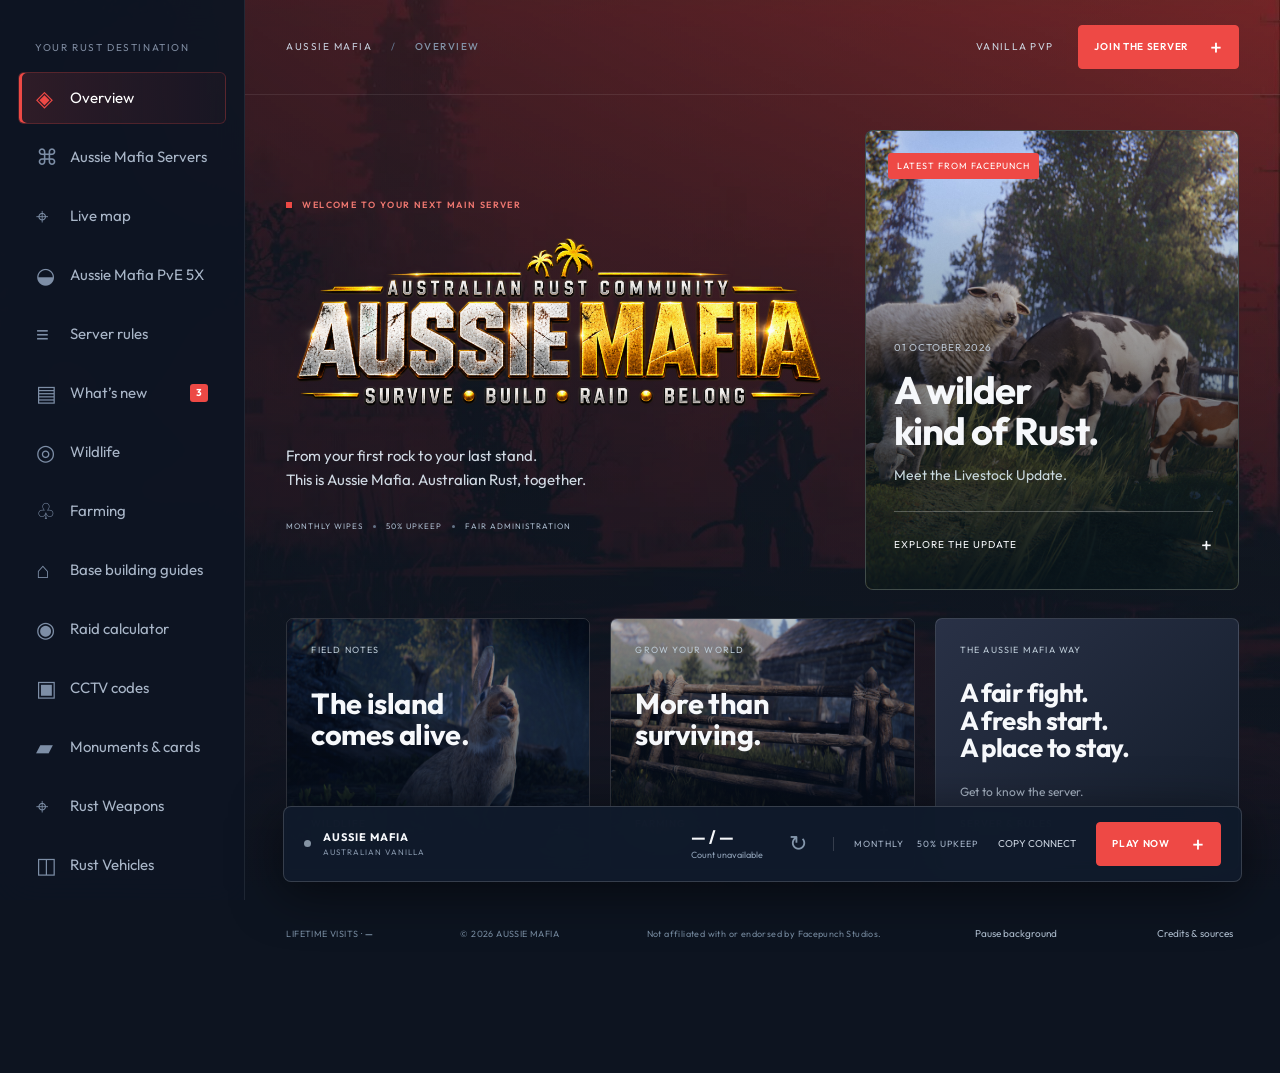
==== commit b750c991: "Add live map navigation" ====
--- a/index.html
+++ b/index.html
@@ -1,10 +1,10 @@
 <!DOCTYPE html>
 
-<html lang="en-AU"><head><meta charset="utf-8"/><meta content="width=device-width,initial-scale=1" name="viewport"/><meta content="#101722" name="theme-color"/><meta content="Aussie Mafia: your Australian vanilla Rust community. Join the server, catch up on official Rust news, and explore wildlife and farming updates." name="description"/><title>Aussie Mafia | The Rust Community Hub</title><link href="favicon.svg" rel="icon"/><link href="style.css?v=pve-commands-20261007-1" rel="stylesheet"/><style id="hero-brand-update">.welcome h1.hero-brand{width:100%;margin:0;line-height:1}.hero-brand img{display:block;width:100%;height:auto;object-fit:contain}.sidebar-heading{margin-top:12px}</style><style id="background-layer-fix">body{isolation:isolate;min-height:100vh}#worldVideo{display:block!important;visibility:visible!important}</style><style id="pve-banner-display-fix">.directory-card#directory-pve&gt;img{display:block!important;width:100%!important;height:auto!important;min-height:0!important;max-height:none!important;aspect-ratio:auto!important;object-fit:contain!important;object-position:center!important;background:#080e15}</style><style id="server-directory-counts">.directory-population{display:flex;align-items:baseline;flex-wrap:wrap;gap:10px 16px;margin:22px 0;padding:16px 0;border-top:1px solid #ffffff20;border-bottom:1px solid #ffffff20}.directory-population strong{font-size:28px;color:#fff}.directory-population span{font-size:13px;color:#aebaca}.pve-status-widget{position:absolute!important;left:-10000px!important;width:1px!important;height:1px!important;overflow:hidden!important;pointer-events:none!important;opacity:0!important}</style><script type="module" src="https://www.rustalyzer.com/widget/widget.js"></script></head><body><a class="skip" href="#main">Skip to content</a><video aria-hidden="true" autoplay="" id="worldVideo" loop="" muted="" playsinline="" poster="new-poster.jpg" preload="auto"><source src="new-background.mp4" type="video/mp4"/></video><div class="world-shade"></div><aside class="sidebar"><div class="sidebar-heading">YOUR RUST DESTINATION</div><nav aria-label="Main navigation"><a data-page="home" href="#home"><span>◈</span> Overview</a><a data-page="servers" href="#servers"><span>⌘</span> Aussie Mafia Servers</a><a data-page="pve" href="#pve"><span>◒</span> Aussie Mafia PvE 5X</a><a data-page="server" href="#server"><span>≡</span> Server rules</a><a data-page="news" href="#news"><span>▤</span> What’s new <b>3</b></a><a data-page="wildlife" href="#wildlife"><span>◎</span> Wildlife</a><a data-page="farming" href="#farming"><span>♧</span> Farming</a><a data-page="raid" href="#raid"><span>◉</span> Raid calculator</a><a data-page="cctv" href="#cctv"><span>▣</span> CCTV codes</a><a data-page="cards" href="#cards"><span>▰</span> Monuments &amp; cards</a><a data-page="weapons" href="#weapons"><span>⌖</span> Rust Weapons</a><a data-page="vehicles" href="#vehicles"><span>◫</span> Rust Vehicles</a></nav><div class="sidebar-bottom"><div class="visit-total"><strong id="lifetimeVisits">—</strong><span>LIFETIME VISITS</span><small id="visitNote">Recorded website visits</small></div><div class="country"><span>AU</span><div>Australian hosted<small>AEST · UTC+10</small></div></div><button id="motionToggle">Ⅱ Pause background</button><button data-dialog="credits">Credits &amp; sources</button><p>INDEPENDENT COMMUNITY<br/>UNMISTAKABLY RUST.</p></div></aside><div class="app"><header><div class="breadcrumb">AUSSIE MAFIA <span>/</span> <b id="pageLabel">OVERVIEW</b></div><div class="header-right"><span id="modeLabel">VANILLA PVP</span><button id="headerJoin" class="primary small" data-dialog="connect">JOIN THE SERVER <b>+</b></button></div></header><main id="main" tabindex="-1"><section class="page" id="page-home"><div class="home-grid"><div class="welcome"><div class="eyebrow"><span></span> WELCOME TO YOUR NEXT MAIN SERVER</div><h1 class="hero-brand"><img alt="Aussie Mafia — Australian Rust Community. Survive, Build, Raid, Belong." fetchpriority="high" height="684" src="aussie-mafia-title-logo.png" width="2048"/></h1><p>From your first rock to your last stand.<br/>This is Aussie Mafia. Australian Rust, together.</p><div class="hero-facts"><span>MONTHLY WIPES</span><i></i><span>50% UPKEEP</span><i></i><span>FAIR ADMINISTRATION</span></div></div><a class="featured-story" href="#news"><img alt="Rust livestock update" fetchpriority="high" src="pasture.jpg"/><div class="story-shade"></div><span class="chip">LATEST FROM FACEPUNCH</span><div class="featured-text"><time>01 OCTOBER 2026</time><h2>A wilder<br/>kind of Rust.</h2><p>Meet the Livestock Update.</p><span class="read-label">EXPLORE THE UPDATE <b>+</b></span></div></a><div class="home-shortcuts"><a class="image-shortcut" href="#wildlife"><img alt="New wildlife in Rust" src="wildlife.jpg"/><span>FIELD NOTES</span><h3>The island<br/>comes alive.</h3><b>WILDLIFE <span>+</span></b></a><a class="image-shortcut" href="#farming"><img alt="Rust farm and livestock" src="farming.jpg"/><span>GROW YOUR WORLD</span><h3>More than<br/>surviving.</h3><b>FARMING <span>+</span></b></a><a class="community-shortcut" href="#server"><span>THE AUSSIE MAFIA WAY</span><h3>A fair fight.<br/>A fresh start.<br/>A place to stay.</h3><p>Get to know the server.</p><b>SERVER &amp; RULES <span>+</span></b></a></div></div></section>
+<html lang="en-AU"><head><meta charset="utf-8"/><meta content="width=device-width,initial-scale=1" name="viewport"/><meta content="#101722" name="theme-color"/><meta content="Aussie Mafia: your Australian vanilla Rust community. Join the server, catch up on official Rust news, and explore wildlife and farming updates." name="description"/><title>Aussie Mafia | The Rust Community Hub</title><link href="favicon.svg" rel="icon"/><link href="style.css?v=pve-commands-20261007-1" rel="stylesheet"/><style id="hero-brand-update">.welcome h1.hero-brand{width:100%;margin:0;line-height:1}.hero-brand img{display:block;width:100%;height:auto;object-fit:contain}.sidebar-heading{margin-top:12px}</style><style id="background-layer-fix">body{isolation:isolate;min-height:100vh}#worldVideo{display:block!important;visibility:visible!important}</style><style id="pve-banner-display-fix">.directory-card#directory-pve&gt;img{display:block!important;width:100%!important;height:auto!important;min-height:0!important;max-height:none!important;aspect-ratio:auto!important;object-fit:contain!important;object-position:center!important;background:#080e15}</style><style id="server-directory-counts">.directory-population{display:flex;align-items:baseline;flex-wrap:wrap;gap:10px 16px;margin:22px 0;padding:16px 0;border-top:1px solid #ffffff20;border-bottom:1px solid #ffffff20}.directory-population strong{font-size:28px;color:#fff}.directory-population span{font-size:13px;color:#aebaca}.pve-status-widget{position:absolute!important;left:-10000px!important;width:1px!important;height:1px!important;overflow:hidden!important;pointer-events:none!important;opacity:0!important}</style><script type="module" src="https://www.rustalyzer.com/widget/widget.js"></script></head><body><a class="skip" href="#main">Skip to content</a><video aria-hidden="true" autoplay="" id="worldVideo" loop="" muted="" playsinline="" poster="new-poster.jpg" preload="auto"><source src="new-background.mp4" type="video/mp4"/></video><div class="world-shade"></div><aside class="sidebar"><div class="sidebar-heading">YOUR RUST DESTINATION</div><nav aria-label="Main navigation"><a data-page="home" href="#home"><span>◈</span> Overview</a><a data-page="servers" href="#servers"><span>⌘</span> Aussie Mafia Servers</a><a href="map.html"><span>⌖</span> Live map</a><a data-page="pve" href="#pve"><span>◒</span> Aussie Mafia PvE 5X</a><a data-page="server" href="#server"><span>≡</span> Server rules</a><a data-page="news" href="#news"><span>▤</span> What’s new <b>3</b></a><a data-page="wildlife" href="#wildlife"><span>◎</span> Wildlife</a><a data-page="farming" href="#farming"><span>♧</span> Farming</a><a data-page="raid" href="#raid"><span>◉</span> Raid calculator</a><a data-page="cctv" href="#cctv"><span>▣</span> CCTV codes</a><a data-page="cards" href="#cards"><span>▰</span> Monuments &amp; cards</a><a data-page="weapons" href="#weapons"><span>⌖</span> Rust Weapons</a><a data-page="vehicles" href="#vehicles"><span>◫</span> Rust Vehicles</a></nav><div class="sidebar-bottom"><div class="visit-total"><strong id="lifetimeVisits">—</strong><span>LIFETIME VISITS</span><small id="visitNote">Recorded website visits</small></div><div class="country"><span>AU</span><div>Australian hosted<small>AEST · UTC+10</small></div></div><button id="motionToggle">Ⅱ Pause background</button><button data-dialog="credits">Credits &amp; sources</button><p>INDEPENDENT COMMUNITY<br/>UNMISTAKABLY RUST.</p></div></aside><div class="app"><header><div class="breadcrumb">AUSSIE MAFIA <span>/</span> <b id="pageLabel">OVERVIEW</b></div><div class="header-right"><span id="modeLabel">VANILLA PVP</span><button id="headerJoin" class="primary small" data-dialog="connect">JOIN THE SERVER <b>+</b></button></div></header><main id="main" tabindex="-1"><section class="page" id="page-home"><div class="home-grid"><div class="welcome"><div class="eyebrow"><span></span> WELCOME TO YOUR NEXT MAIN SERVER</div><h1 class="hero-brand"><img alt="Aussie Mafia — Australian Rust Community. Survive, Build, Raid, Belong." fetchpriority="high" height="684" src="aussie-mafia-title-logo.png" width="2048"/></h1><p>From your first rock to your last stand.<br/>This is Aussie Mafia. Australian Rust, together.</p><div class="hero-facts"><span>MONTHLY WIPES</span><i></i><span>50% UPKEEP</span><i></i><span>FAIR ADMINISTRATION</span></div></div><a class="featured-story" href="#news"><img alt="Rust livestock update" fetchpriority="high" src="pasture.jpg"/><div class="story-shade"></div><span class="chip">LATEST FROM FACEPUNCH</span><div class="featured-text"><time>01 OCTOBER 2026</time><h2>A wilder<br/>kind of Rust.</h2><p>Meet the Livestock Update.</p><span class="read-label">EXPLORE THE UPDATE <b>+</b></span></div></a><div class="home-shortcuts"><a class="image-shortcut" href="#wildlife"><img alt="New wildlife in Rust" src="wildlife.jpg"/><span>FIELD NOTES</span><h3>The island<br/>comes alive.</h3><b>WILDLIFE <span>+</span></b></a><a class="image-shortcut" href="#farming"><img alt="Rust farm and livestock" src="farming.jpg"/><span>GROW YOUR WORLD</span><h3>More than<br/>surviving.</h3><b>FARMING <span>+</span></b></a><a class="community-shortcut" href="#server"><span>THE AUSSIE MAFIA WAY</span><h3>A fair fight.<br/>A fresh start.<br/>A place to stay.</h3><p>Get to know the server.</p><b>SERVER &amp; RULES <span>+</span></b></a></div></div></section>
 <section class="page" hidden="" id="page-news"><div class="page-heading"><span class="eyebrow">THE RUST BRIEFING</span><h1>Fresh from<br/><em>the developers.</em></h1><p>Official updates, distilled. Checked 5 October 2026.</p></div><div class="news-grid"><article class="news-card lead"><img alt="Rust Livestock Update" src="livestock.jpg"/><div><span class="chip">LATEST UPDATE · 01 OCT 2026</span><h2>Livestock Update</h2><p>Cattle and sheep arrive alongside new food options, small wildlife and powergrid loot rooms.</p><div class="tags"><span>WILDLIFE</span><span>FARMING</span><span>WORLD</span></div><a class="primary" href="https://rust.facepunch.com/news/livestock" rel="noopener" target="_blank">READ OFFICIAL UPDATE <b>+</b></a></div></article><article class="news-card"><img alt="Rust Breach and Clear update" src="breach.jpg"/><div><time>03 SEPTEMBER 2026</time><h2>Breach and Clear</h2><p>Monument blockers, breakable attack-helicopter armour and HQM nodes joined September’s balance and performance changes.</p><a class="text-link" href="https://rust.facepunch.com/news/breach-and-clear" rel="noopener" target="_blank">FULL PATCH NOTES +</a></div></article><article class="news-card"><img alt="Rust Power Trip update" src="power.jpg"/><div><time>06 AUGUST 2026</time><h2>Power Trip</h2><p>Player-maintained monuments took centre stage, including a satellite crash, pumping at Dome and a restorable Power Plant.</p><a class="text-link" href="https://rust.facepunch.com/news/power-trip" rel="noopener" target="_blank">FULL PATCH NOTES +</a></div></article></div><div class="source-note"><span>Selected news snapshot · 5 October 2026</span><a href="https://rust.facepunch.com/news" rel="noopener" target="_blank">CHECK THE LATEST OFFICIAL NEWS +</a></div></section>
 <section class="page" hidden="" id="page-wildlife"><div class="feature-banner"><img alt="Rust animals" src="wildlife.jpg"/><div><span class="eyebrow">RUST WILDLIFE FIELD GUIDE</span><h1>It’s a wild<br/><em>world out there.</em></h1><p>Recognise Rust’s livestock, roaming wildlife and water creatures.</p></div></div><div aria-label="Filter animals" class="category-controls" role="group"><button class="active" data-animal="all">All wildlife</button><button data-animal="farm">Farm animals</button><button data-animal="land">On land</button><button data-animal="water">By the water</button></div><div class="animal-grid"><article class="animal-photo" data-group="farm"><img alt="Cows, bulls &amp; calves in Rust" loading="lazy" src="animal-8.jpg"/><div><span class="animal-type">FARM</span><h2>Cows, bulls &amp; calves</h2><p>Meet Rust’s cattle family. Raise livestock around your base.</p></div></article><article class="animal-photo" data-group="farm"><img alt="Sheep &amp; lambs in Rust" loading="lazy" src="animal-10.jpg"/><div><span class="animal-type">FARM</span><h2>Sheep &amp; lambs</h2><p>Adult sheep provide wool; lambs grow your flock.</p></div></article><article class="animal-photo" data-group="farm"><img alt="Rams in Rust" loading="lazy" src="animal-11.jpg"/><div><span class="animal-type">FARM</span><h2>Rams</h2><p>The livestock update brings a fuller flock to the island.</p></div></article><article class="animal-photo" data-group="land"><img alt="Rabbits in Rust" loading="lazy" src="animal-1.jpg"/><div><span class="animal-type">LAND</span><h2>Rabbits</h2><p>Small wildlife found around suitable land biomes.</p></div></article><article class="animal-photo" data-group="land"><img alt="Squirrels in Rust" loading="lazy" src="animal-2.jpg"/><div><span class="animal-type">LAND</span><h2>Squirrels</h2><p>Look closely around the trees and undergrowth.</p></div></article><article class="animal-photo" data-group="land"><img alt="Frogs in Rust" loading="lazy" src="animal-3.jpg"/><div><span class="animal-type">LAND</span><h2>Frogs</h2><p>Tiny new neighbours around suitable habitats.</p></div></article><article class="animal-photo" data-group="water"><img alt="Crabs in Rust" loading="lazy" src="animal-7.jpg"/><div><span class="animal-type">WATER</span><h2>Crabs</h2><p>Look along the shoreline for these small creatures.</p></div></article><article class="animal-photo" data-group="water"><img alt="Jellyfish in Rust" loading="lazy" src="animal-4.jpg"/><div><span class="animal-type">WATER</span><h2>Jellyfish</h2><p>New life beneath the ocean surface.</p></div></article><article class="animal-photo" data-group="land"><img alt="Bears in Rust" loading="lazy" src="animals/bear.jpg"/><div><span class="animal-type">LAND</span><h2>Bears</h2><p>Dangerous wildlife roaming the island.</p></div></article><article class="animal-photo" data-group="land"><img alt="Polar bears in Rust" loading="lazy" src="animals/polar-bear.png"/><div><span class="animal-type">LAND</span><h2>Polar bears</h2><p>Look for these predators in the snow biome.</p></div></article><article class="animal-photo" data-group="land"><img alt="Wild boars in Rust" loading="lazy" src="animals/boar.jpg"/><div><span class="animal-type">LAND</span><h2>Wild boars</h2><p>Rust’s wild pigs can attack when approached.</p></div></article><article class="animal-photo" data-group="land"><img alt="Deer / stags in Rust" loading="lazy" src="animals/deer.jpg"/><div><span class="animal-type">LAND</span><h2>Deer / stags</h2><p>Skittish wildlife that runs from danger.</p></div></article><article class="animal-photo" data-group="land"><img alt="Wolves in Rust" loading="lazy" src="animals/wolf.jpg"/><div><span class="animal-type">LAND</span><h2>Wolves</h2><p>Stay alert around these roaming predators.</p></div></article><article class="animal-photo" data-group="land"><img alt="Chickens in Rust" loading="lazy" src="animals/chicken.jpg"/><div><span class="animal-type">LAND</span><h2>Chickens</h2><p>Small birds found wandering on land.</p></div></article><article class="animal-photo" data-group="land"><img alt="Tigers in Rust" loading="lazy" src="animals/tiger.jpg"/><div><span class="animal-type">LAND</span><h2>Tigers</h2><p>A stealthy predator in the jungle.</p></div></article><article class="animal-photo" data-group="land"><img alt="Black panthers in Rust" loading="lazy" src="animals/panther.jpg"/><div><span class="animal-type">LAND</span><h2>Black panthers</h2><p>A rare dark jungle predator.</p></div></article><article class="animal-photo" data-group="land"><img alt="Snakes in Rust" loading="lazy" src="animals/snake.jpg"/><div><span class="animal-type">LAND</span><h2>Snakes</h2><p>Hidden in jungle vegetation; listen for a hiss.</p></div></article><article class="animal-photo" data-group="water"><img alt="Crocodiles in Rust" loading="lazy" src="animals/crocodile.jpg"/><div><span class="animal-type">WATER</span><h2>Crocodiles</h2><p>Watch the jungle rivers and their banks.</p></div></article><article class="animal-photo" data-group="water"><img alt="Sharks in Rust" loading="lazy" src="animals/shark.jpg"/><div><span class="animal-type">WATER</span><h2>Sharks</h2><p>A threat to divers around underwater wrecks.</p></div></article><article class="animal-photo" data-group="farm"><img alt="Horses in Rust" loading="lazy" src="animals/horse.jpg"/><div><span class="animal-type">FARM</span><h2>Horses</h2><p>Rideable animals that need food and care.</p></div></article><article class="animal-photo" data-group="land"><img alt="Bees in Rust" loading="lazy" src="animals/bees.jpg"/><div><span class="animal-type">LAND</span><h2>Bees</h2><p>Watch for wild beehives and their defenders.</p></div></article><article class="animal-photo" data-group="water"><img alt="Sea turtle swimming in Rust" loading="lazy" src="animals/turtle.jpg" style="object-position:center 55%"/><div><span class="animal-type">WATER</span><h2>Sea turtles</h2><p>Look beneath the water for Rust’s new sea turtles.</p><span></span><small class="photo-credit">Gameplay image: Fishka Rust</small></div></article></div><div class="wide-note"><div><span class="eyebrow">RUST GAME UPDATE</span><h3>The world keeps changing.</h3><p>Animals vary by biome and server settings. Wildlife images show Rust gameplay, not the current Aussie Mafia map.</p></div><a class="ghost" href="https://rust.facepunch.com/news/livestock" rel="noopener" target="_blank">OFFICIAL WILDLIFE DETAILS +</a></div></section>
 <section class="page" hidden="" id="page-farming"><div class="feature-banner"><img alt="Livestock farming in Rust" src="farming.jpg"/><div><span class="eyebrow">BEYOND THE RAID / FARMING</span><h1>Put down roots.<br/><em>Build a living.</em></h1><p>New ways to turn your base into a homestead.</p></div></div><div class="farming-layout"><div aria-label="Farming topics" class="farm-selector" role="tablist"><button aria-controls="farmPanel" aria-selected="true" data-farm="livestock" id="farm-livestock" role="tab"><span>01</span> Raising livestock <b>+</b></button><button aria-controls="farmPanel" aria-selected="false" data-farm="dairy" id="farm-dairy" role="tab" tabindex="-1"><span>02</span> Milk &amp; cream <b>+</b></button><button aria-controls="farmPanel" aria-selected="false" data-farm="fuel" id="farm-fuel" role="tab" tabindex="-1"><span>03</span> Turning waste into fuel <b>+</b></button></div><article aria-labelledby="farm-livestock" class="farm-panel" id="farmPanel" role="tabpanel"><span class="eyebrow" id="farmLabel">YOUR FIRST HERD</span><h2 id="farmTitle">Make room<br/>for livestock.</h2><p id="farmText">New gates and fences help contain animals. Grown livestock can be sold to a stable vendor; genetics influence offers.</p><a class="text-link" href="https://rust.facepunch.com/news/livestock" rel="noopener" target="_blank">READ FACEPUNCH’S GUIDE +</a></article></div><div class="wide-note"><div><span class="eyebrow">ON AUSSIE MAFIA</span><h3>More time to make it yours.</h3><p>Monthly wipes and 50% upkeep give your plans room to grow.</p></div><button class="primary" data-dialog="connect">FIND YOUR HOME <b>+</b></button></div></section>
-<section class="page" hidden="" id="page-server"><div class="page-heading"><span class="eyebrow">THIS IS AUSSIE MAFIA</span><h1>Your people.<br/><em>Your home server.</em></h1><p>Australian vanilla PvP, with room for your story.</p></div><div class="server-grid"><article class="server-identity"><span class="server-badge">AU</span><h2>Aussie Mafia</h2><p>New survivor or seasoned raider.<br/>There’s a place for you on this island.</p><dl><div><dt>Wipe cycle</dt><dd>Monthly</dd></div><div><dt>Building upkeep</dt><dd>50%</dd></div><div><dt>Region</dt><dd>Australia</dd></div><div><dt>Administration</dt><dd>Non-playing staff</dd></div></dl><button class="primary" data-dialog="connect">JOIN THE SERVER <b>+</b></button></article><button class="map-card" data-dialog="mapDialog"><img alt="Archived Aussie Mafia island map" src="map.png"/><span>ISLAND RECON</span><h2>Scout your<br/>next move.</h2><b>OPEN INTERACTIVE MAP +</b><small>Archive map · may differ from current wipe</small></button></div><div class="rules-header"><span class="eyebrow">THE FAIR PLAY CODE</span><h2>Good rivals. Fair rules.</h2></div><div class="rule-list"><details open=""><summary><span>01</span>PvP &amp; raiding<b>+</b></summary><p>PvP and raiding are part of Rust. Fight hard and play fair. Do not repeatedly target or attack the same player or team.</p></details><details><summary><span>02</span>No cheating. No shortcuts.<b>+</b></summary><p>No cheats, scripts, hacks, exploits or unfair advantages.</p></details><details><summary><span>03</span>Keep the island playable<b>+</b></summary><p>No base griefing, no Tool Cupboard griefing and no monument blocking.</p></details><details><summary><span>04</span>Raid sealing: one hour<b>+</b></summary><p>Temporary sealing during a raid is allowed for the first hour only. After one hour, all raid-sealing structures must be removed.</p></details><details><summary><span>05</span>Respect the people<b>+</b></summary><p>No racism or extreme toxicity. Keep the rivalry in the game and respect the people behind the players.</p></details><details><summary><span>06</span>Independent administration<b>+</b></summary><p>Admins and moderators do not play on the map. Their role is to manage the server, not compete with players.</p></details></div></section><section class="page tools-page" hidden="" id="page-raid"><div class="tools-heading"><span class="eyebrow">PLAN YOUR WAY IN</span><h1>How much <em>boom?</em></h1><p>Add the doors and walls in your raid path. Compare the explosives you’ll need.</p></div><div class="raid-layout"><div class="raid-builder"><div class="tool-panel"><h2>Your raid path</h2><div class="target-picker"><label for="raidTarget">Door or wall<select id="raidTarget"></select></label><button class="primary" id="addTarget">ADD TARGET +</button></div><div id="raidRows"></div><button class="text-link" id="clearRaid">Clear raid path</button></div><div class="raid-assumptions"><strong>Full-health targets · Vanilla PC Rust</strong><p>Each target is breached separately. Totals do not assume splash damage through several targets. Explosive ammo assumes direct rifle hits; missed shots, repairs and server modifiers need extra boom.</p></div></div><div class="tool-panel raid-results"><div class="results-top"><h2>Your boom budget</h2><span id="targetCount"></span></div><div aria-live="polite" id="raidResults"></div><div id="mixedResult"></div><p class="raid-caption">Propane explosive bombs (gas bottles): placed and catapult totals are separate. Counts assume full-health targets and direct damage; placement and blast obstruction can change the result. Each bomb costs 900 sulfur, 20 low grade fuel and one empty propane tank.</p><p class="raid-caption">Each comparison is a complete alternative loadout. Sulfur includes gunpowder and explosives; weapons and other crafting materials are extra.</p></div></div><details class="tool-notes"><summary>How to use the results &amp; data sources</summary><p>Choose a route through a base, add each barrier, then adjust quantities. A double door is one target, not two individual panels. For example, two garage doors require 6 regular rockets on their own, or 300 explosive rounds on their own. The mixed-door option finishes rocket damage with explosive ammo.</p><p>Rockets can damage adjacent building pieces, while C4 concentrates damage on its attached target. Satchels can fail to ignite. Keep spare ammunition and allow for defenders repairing.</p><p>Raid figures are estimates and can change after updates. <a href="https://wiki.facepunch.com/rust/item/ammo.rocket.basic" rel="noopener" target="_blank">Rocket item reference</a> · <a href="https://wiki.facepunch.com/rust/item/catapult.ammo.explosive" rel="noopener" target="_blank">Propane explosive item reference</a>.</p></details></section><section class="page tools-page" hidden="" id="page-cctv"><div class="tools-heading"><span class="eyebrow">MONUMENT RECON</span><h1>Eyes on <em>the island.</em></h1><p>Click a camera code to copy it. Sit at a Computer Station, paste it into the identifier field, then select Add.</p></div><div class="cctv-tip"><strong>Codes are case-sensitive.</strong> Cargo feeds are available while the ship is on the map. Missing monuments or cameras show no signal.</div><div class="camera-grid" id="cameraGrid"></div><details class="tool-notes"><summary>Map-specific codes &amp; sources</summary><p>Underwater Labs and Abandoned Military Base use map-specific identifiers. Find the complete identifier at the monument’s Computer Station; there is no universal number to paste for every server. Not every monument has public CCTV.</p><p>Game images © Facepunch Studios. <a href="https://wiki.facepunch.com/rust/item/cctv.camera" rel="noopener" target="_blank">Official CCTV item reference</a>. Map-specific camera identifiers must be checked in game.</p></details></section><section class="page" hidden="" id="page-servers"><div class="page-heading"><span class="eyebrow">FIND YOUR ISLAND</span><h1>Aussie Mafia<br/><em>Servers.</em></h1><p>Australian Rust. Pick your home and make your mark.</p></div><div class="server-directory"><article class="directory-card" id="directory-vanilla"><img alt="Aussie Mafia Vanilla PvP banner" fetchpriority="high" src="aussie-mafia-vanilla-banner.jpg"/><div><span class="eyebrow">AUSTRALIA · VANILLA PVP</span><h2>Aussie Mafia Vanilla</h2><p>Monthly wipes · 50% upkeep · Non-playing admins</p><code>161.38.217.68:28015</code><div class="directory-population" aria-live="polite"><strong id="vanilla-directory-players">— / —</strong><span id="vanilla-directory-status">Checking players…</span></div><p><button class="primary" data-dialog="connect">JOIN SERVER +</button> <a class="text-link" href="#server">SERVER &amp; RULES +</a></p></div></article><article class="directory-card" id="directory-pve"><img alt="Aussie Mafia PvE 5X on Ori Island" fetchpriority="high" src="5x-pve-banner-v3.png"/><div><span class="eyebrow">AUSTRALIA · MODDED PVE</span><h2>Aussie Mafia PvE 5X</h2><p>PvE · 5X rates · Modded Rust</p><p>Build, gather and explore together on Aussie Mafia’s five-times modded PvE server.</p><code>161.38.217.68:28028</code><div class="directory-population" aria-live="polite"><strong id="pve-directory-players">— / —</strong><span id="pve-directory-status">Player count unavailable</span><rustalyzer-widget aria-hidden="true" class="pve-status-widget" color-scheme="dark" data-config='{"rank":false,"wipes":false,"connect":false}' id="pve-status-widget" server-id="161.38.217.68:28028"></rustalyzer-widget></div><p><button class="primary" data-dialog="connectPve">HOW TO JOIN +</button> <a class="text-link" href="#pve">PVE SERVER &amp; RULES +</a></p></div></article></div></section>
+<section class="page" hidden="" id="page-server"><div class="page-heading"><span class="eyebrow">THIS IS AUSSIE MAFIA</span><h1>Your people.<br/><em>Your home server.</em></h1><p>Australian vanilla PvP, with room for your story.</p></div><div class="server-grid"><article class="server-identity"><span class="server-badge">AU</span><h2>Aussie Mafia</h2><p>New survivor or seasoned raider.<br/>There’s a place for you on this island.</p><dl><div><dt>Wipe cycle</dt><dd>Monthly</dd></div><div><dt>Building upkeep</dt><dd>50%</dd></div><div><dt>Region</dt><dd>Australia</dd></div><div><dt>Administration</dt><dd>Non-playing staff</dd></div></dl><button class="primary" data-dialog="connect">JOIN THE SERVER <b>+</b></button></article><a class="map-card" href="map.html" style="color:inherit;text-decoration:none"><span>LIVE MAP</span><h2>Scout the<br/>current island.</h2><b>OPEN LIVE MAP +</b><small>Map details refresh from current server data</small></a></div><div class="rules-header"><span class="eyebrow">THE FAIR PLAY CODE</span><h2>Good rivals. Fair rules.</h2></div><div class="rule-list"><details open=""><summary><span>01</span>PvP &amp; raiding<b>+</b></summary><p>PvP and raiding are part of Rust. Fight hard and play fair. Do not repeatedly target or attack the same player or team.</p></details><details><summary><span>02</span>No cheating. No shortcuts.<b>+</b></summary><p>No cheats, scripts, hacks, exploits or unfair advantages.</p></details><details><summary><span>03</span>Keep the island playable<b>+</b></summary><p>No base griefing, no Tool Cupboard griefing and no monument blocking.</p></details><details><summary><span>04</span>Raid sealing: one hour<b>+</b></summary><p>Temporary sealing during a raid is allowed for the first hour only. After one hour, all raid-sealing structures must be removed.</p></details><details><summary><span>05</span>Respect the people<b>+</b></summary><p>No racism or extreme toxicity. Keep the rivalry in the game and respect the people behind the players.</p></details><details><summary><span>06</span>Independent administration<b>+</b></summary><p>Admins and moderators do not play on the map. Their role is to manage the server, not compete with players.</p></details></div></section><section class="page tools-page" hidden="" id="page-raid"><div class="tools-heading"><span class="eyebrow">PLAN YOUR WAY IN</span><h1>How much <em>boom?</em></h1><p>Add the doors and walls in your raid path. Compare the explosives you’ll need.</p></div><div class="raid-layout"><div class="raid-builder"><div class="tool-panel"><h2>Your raid path</h2><div class="target-picker"><label for="raidTarget">Door or wall<select id="raidTarget"></select></label><button class="primary" id="addTarget">ADD TARGET +</button></div><div id="raidRows"></div><button class="text-link" id="clearRaid">Clear raid path</button></div><div class="raid-assumptions"><strong>Full-health targets · Vanilla PC Rust</strong><p>Each target is breached separately. Totals do not assume splash damage through several targets. Explosive ammo assumes direct rifle hits; missed shots, repairs and server modifiers need extra boom.</p></div></div><div class="tool-panel raid-results"><div class="results-top"><h2>Your boom budget</h2><span id="targetCount"></span></div><div aria-live="polite" id="raidResults"></div><div id="mixedResult"></div><p class="raid-caption">Propane explosive bombs (gas bottles): placed and catapult totals are separate. Counts assume full-health targets and direct damage; placement and blast obstruction can change the result. Each bomb costs 900 sulfur, 20 low grade fuel and one empty propane tank.</p><p class="raid-caption">Each comparison is a complete alternative loadout. Sulfur includes gunpowder and explosives; weapons and other crafting materials are extra.</p></div></div><details class="tool-notes"><summary>How to use the results &amp; data sources</summary><p>Choose a route through a base, add each barrier, then adjust quantities. A double door is one target, not two individual panels. For example, two garage doors require 6 regular rockets on their own, or 300 explosive rounds on their own. The mixed-door option finishes rocket damage with explosive ammo.</p><p>Rockets can damage adjacent building pieces, while C4 concentrates damage on its attached target. Satchels can fail to ignite. Keep spare ammunition and allow for defenders repairing.</p><p>Raid figures are estimates and can change after updates. <a href="https://wiki.facepunch.com/rust/item/ammo.rocket.basic" rel="noopener" target="_blank">Rocket item reference</a> · <a href="https://wiki.facepunch.com/rust/item/catapult.ammo.explosive" rel="noopener" target="_blank">Propane explosive item reference</a>.</p></details></section><section class="page tools-page" hidden="" id="page-cctv"><div class="tools-heading"><span class="eyebrow">MONUMENT RECON</span><h1>Eyes on <em>the island.</em></h1><p>Click a camera code to copy it. Sit at a Computer Station, paste it into the identifier field, then select Add.</p></div><div class="cctv-tip"><strong>Codes are case-sensitive.</strong> Cargo feeds are available while the ship is on the map. Missing monuments or cameras show no signal.</div><div class="camera-grid" id="cameraGrid"></div><details class="tool-notes"><summary>Map-specific codes &amp; sources</summary><p>Underwater Labs and Abandoned Military Base use map-specific identifiers. Find the complete identifier at the monument’s Computer Station; there is no universal number to paste for every server. Not every monument has public CCTV.</p><p>Game images © Facepunch Studios. <a href="https://wiki.facepunch.com/rust/item/cctv.camera" rel="noopener" target="_blank">Official CCTV item reference</a>. Map-specific camera identifiers must be checked in game.</p></details></section><section class="page" hidden="" id="page-servers"><div class="page-heading"><span class="eyebrow">FIND YOUR ISLAND</span><h1>Aussie Mafia<br/><em>Servers.</em></h1><p>Australian Rust. Pick your home and make your mark.</p></div><div class="server-directory"><article class="directory-card" id="directory-vanilla"><img alt="Aussie Mafia Vanilla PvP banner" fetchpriority="high" src="aussie-mafia-vanilla-banner.jpg"/><div><span class="eyebrow">AUSTRALIA · VANILLA PVP</span><h2>Aussie Mafia Vanilla</h2><p>Monthly wipes · 50% upkeep · Non-playing admins</p><code>161.38.217.68:28015</code><div class="directory-population" aria-live="polite"><strong id="vanilla-directory-players">— / —</strong><span id="vanilla-directory-status">Checking players…</span></div><p><button class="primary" data-dialog="connect">JOIN SERVER +</button> <a class="text-link" href="#server">SERVER &amp; RULES +</a></p></div></article><article class="directory-card" id="directory-pve"><img alt="Aussie Mafia PvE 5X on Ori Island" fetchpriority="high" src="5x-pve-banner-v3.png"/><div><span class="eyebrow">AUSTRALIA · MODDED PVE</span><h2>Aussie Mafia PvE 5X</h2><p>PvE · 5X rates · Modded Rust</p><p>Build, gather and explore together on Aussie Mafia’s five-times modded PvE server.</p><code>161.38.217.68:28028</code><div class="directory-population" aria-live="polite"><strong id="pve-directory-players">— / —</strong><span id="pve-directory-status">Player count unavailable</span><rustalyzer-widget aria-hidden="true" class="pve-status-widget" color-scheme="dark" data-config='{"rank":false,"wipes":false,"connect":false}' id="pve-status-widget" server-id="161.38.217.68:28028"></rustalyzer-widget></div><p><button class="primary" data-dialog="connectPve">HOW TO JOIN +</button> <a class="text-link" href="#pve">PVE SERVER &amp; RULES +</a></p></div></article></div></section>
 
 <section class="page pve-page" hidden="" id="page-pve">
   <div class="pve-hero pve-hero-stacked">
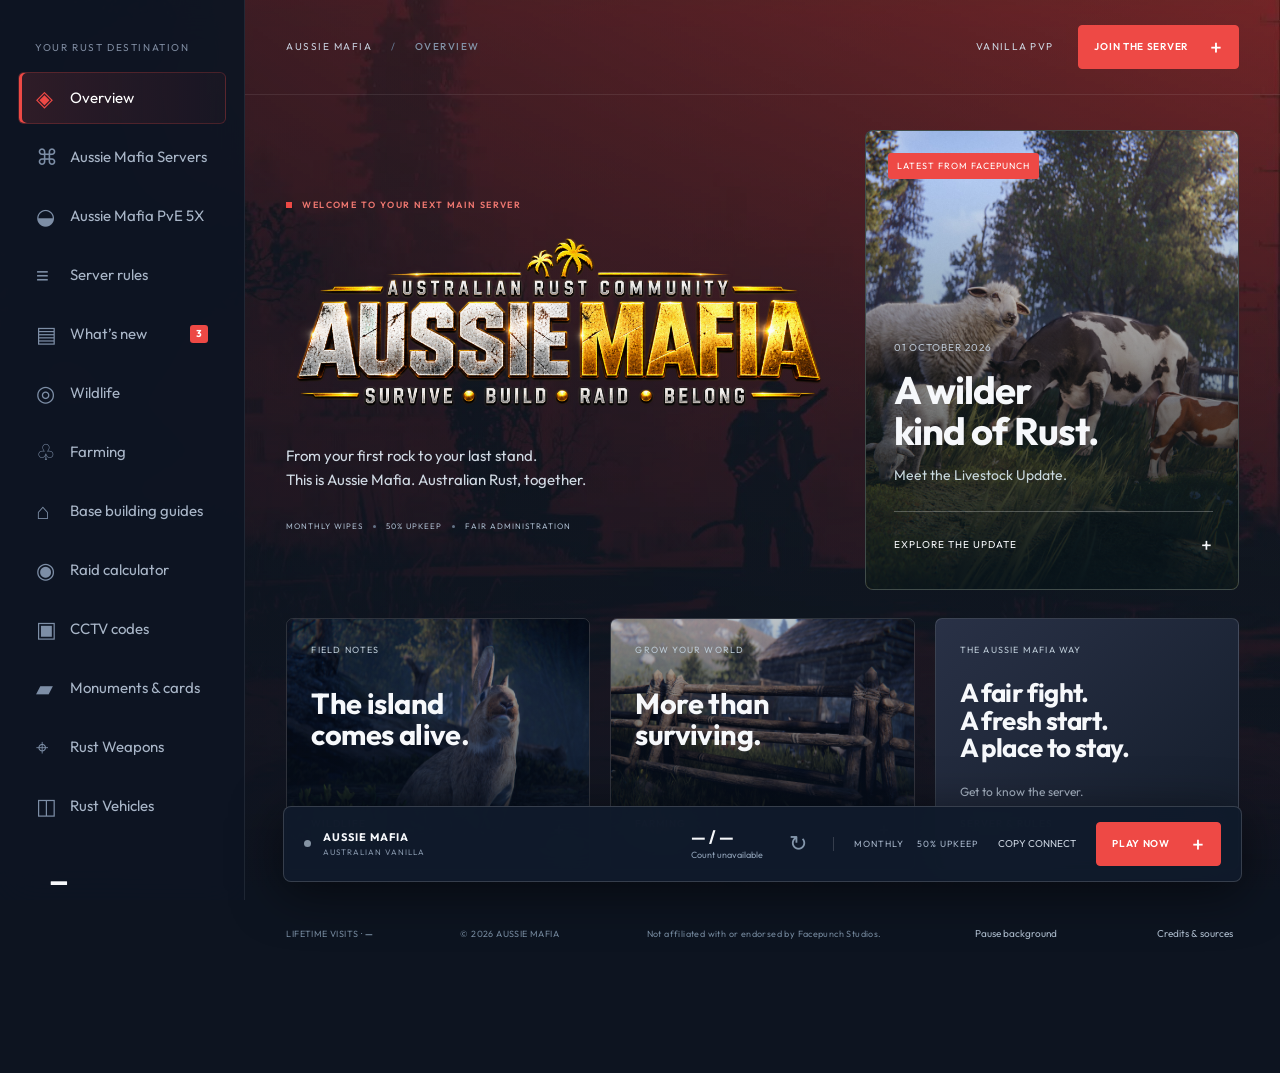
==== commit 00479b49: "Restore original map image control" ====
--- a/index.html
+++ b/index.html
@@ -1,10 +1,10 @@
 <!DOCTYPE html>
 
-<html lang="en-AU"><head><meta charset="utf-8"/><meta content="width=device-width,initial-scale=1" name="viewport"/><meta content="#101722" name="theme-color"/><meta content="Aussie Mafia: your Australian vanilla Rust community. Join the server, catch up on official Rust news, and explore wildlife and farming updates." name="description"/><title>Aussie Mafia | The Rust Community Hub</title><link href="favicon.svg" rel="icon"/><link href="style.css?v=pve-commands-20261007-1" rel="stylesheet"/><style id="hero-brand-update">.welcome h1.hero-brand{width:100%;margin:0;line-height:1}.hero-brand img{display:block;width:100%;height:auto;object-fit:contain}.sidebar-heading{margin-top:12px}</style><style id="background-layer-fix">body{isolation:isolate;min-height:100vh}#worldVideo{display:block!important;visibility:visible!important}</style><style id="pve-banner-display-fix">.directory-card#directory-pve&gt;img{display:block!important;width:100%!important;height:auto!important;min-height:0!important;max-height:none!important;aspect-ratio:auto!important;object-fit:contain!important;object-position:center!important;background:#080e15}</style><style id="server-directory-counts">.directory-population{display:flex;align-items:baseline;flex-wrap:wrap;gap:10px 16px;margin:22px 0;padding:16px 0;border-top:1px solid #ffffff20;border-bottom:1px solid #ffffff20}.directory-population strong{font-size:28px;color:#fff}.directory-population span{font-size:13px;color:#aebaca}.pve-status-widget{position:absolute!important;left:-10000px!important;width:1px!important;height:1px!important;overflow:hidden!important;pointer-events:none!important;opacity:0!important}</style><script type="module" src="https://www.rustalyzer.com/widget/widget.js"></script></head><body><a class="skip" href="#main">Skip to content</a><video aria-hidden="true" autoplay="" id="worldVideo" loop="" muted="" playsinline="" poster="new-poster.jpg" preload="auto"><source src="new-background.mp4" type="video/mp4"/></video><div class="world-shade"></div><aside class="sidebar"><div class="sidebar-heading">YOUR RUST DESTINATION</div><nav aria-label="Main navigation"><a data-page="home" href="#home"><span>◈</span> Overview</a><a data-page="servers" href="#servers"><span>⌘</span> Aussie Mafia Servers</a><a href="map.html"><span>⌖</span> Live map</a><a data-page="pve" href="#pve"><span>◒</span> Aussie Mafia PvE 5X</a><a data-page="server" href="#server"><span>≡</span> Server rules</a><a data-page="news" href="#news"><span>▤</span> What’s new <b>3</b></a><a data-page="wildlife" href="#wildlife"><span>◎</span> Wildlife</a><a data-page="farming" href="#farming"><span>♧</span> Farming</a><a data-page="raid" href="#raid"><span>◉</span> Raid calculator</a><a data-page="cctv" href="#cctv"><span>▣</span> CCTV codes</a><a data-page="cards" href="#cards"><span>▰</span> Monuments &amp; cards</a><a data-page="weapons" href="#weapons"><span>⌖</span> Rust Weapons</a><a data-page="vehicles" href="#vehicles"><span>◫</span> Rust Vehicles</a></nav><div class="sidebar-bottom"><div class="visit-total"><strong id="lifetimeVisits">—</strong><span>LIFETIME VISITS</span><small id="visitNote">Recorded website visits</small></div><div class="country"><span>AU</span><div>Australian hosted<small>AEST · UTC+10</small></div></div><button id="motionToggle">Ⅱ Pause background</button><button data-dialog="credits">Credits &amp; sources</button><p>INDEPENDENT COMMUNITY<br/>UNMISTAKABLY RUST.</p></div></aside><div class="app"><header><div class="breadcrumb">AUSSIE MAFIA <span>/</span> <b id="pageLabel">OVERVIEW</b></div><div class="header-right"><span id="modeLabel">VANILLA PVP</span><button id="headerJoin" class="primary small" data-dialog="connect">JOIN THE SERVER <b>+</b></button></div></header><main id="main" tabindex="-1"><section class="page" id="page-home"><div class="home-grid"><div class="welcome"><div class="eyebrow"><span></span> WELCOME TO YOUR NEXT MAIN SERVER</div><h1 class="hero-brand"><img alt="Aussie Mafia — Australian Rust Community. Survive, Build, Raid, Belong." fetchpriority="high" height="684" src="aussie-mafia-title-logo.png" width="2048"/></h1><p>From your first rock to your last stand.<br/>This is Aussie Mafia. Australian Rust, together.</p><div class="hero-facts"><span>MONTHLY WIPES</span><i></i><span>50% UPKEEP</span><i></i><span>FAIR ADMINISTRATION</span></div></div><a class="featured-story" href="#news"><img alt="Rust livestock update" fetchpriority="high" src="pasture.jpg"/><div class="story-shade"></div><span class="chip">LATEST FROM FACEPUNCH</span><div class="featured-text"><time>01 OCTOBER 2026</time><h2>A wilder<br/>kind of Rust.</h2><p>Meet the Livestock Update.</p><span class="read-label">EXPLORE THE UPDATE <b>+</b></span></div></a><div class="home-shortcuts"><a class="image-shortcut" href="#wildlife"><img alt="New wildlife in Rust" src="wildlife.jpg"/><span>FIELD NOTES</span><h3>The island<br/>comes alive.</h3><b>WILDLIFE <span>+</span></b></a><a class="image-shortcut" href="#farming"><img alt="Rust farm and livestock" src="farming.jpg"/><span>GROW YOUR WORLD</span><h3>More than<br/>surviving.</h3><b>FARMING <span>+</span></b></a><a class="community-shortcut" href="#server"><span>THE AUSSIE MAFIA WAY</span><h3>A fair fight.<br/>A fresh start.<br/>A place to stay.</h3><p>Get to know the server.</p><b>SERVER &amp; RULES <span>+</span></b></a></div></div></section>
+<html lang="en-AU"><head><meta charset="utf-8"/><meta content="width=device-width,initial-scale=1" name="viewport"/><meta content="#101722" name="theme-color"/><meta content="Aussie Mafia: your Australian vanilla Rust community. Join the server, catch up on official Rust news, and explore wildlife and farming updates." name="description"/><title>Aussie Mafia | The Rust Community Hub</title><link href="favicon.svg" rel="icon"/><link href="style.css?v=pve-commands-20261007-1" rel="stylesheet"/><style id="hero-brand-update">.welcome h1.hero-brand{width:100%;margin:0;line-height:1}.hero-brand img{display:block;width:100%;height:auto;object-fit:contain}.sidebar-heading{margin-top:12px}</style><style id="background-layer-fix">body{isolation:isolate;min-height:100vh}#worldVideo{display:block!important;visibility:visible!important}</style><style id="pve-banner-display-fix">.directory-card#directory-pve&gt;img{display:block!important;width:100%!important;height:auto!important;min-height:0!important;max-height:none!important;aspect-ratio:auto!important;object-fit:contain!important;object-position:center!important;background:#080e15}</style><style id="server-directory-counts">.directory-population{display:flex;align-items:baseline;flex-wrap:wrap;gap:10px 16px;margin:22px 0;padding:16px 0;border-top:1px solid #ffffff20;border-bottom:1px solid #ffffff20}.directory-population strong{font-size:28px;color:#fff}.directory-population span{font-size:13px;color:#aebaca}.pve-status-widget{position:absolute!important;left:-10000px!important;width:1px!important;height:1px!important;overflow:hidden!important;pointer-events:none!important;opacity:0!important}</style><script type="module" src="https://www.rustalyzer.com/widget/widget.js"></script></head><body><a class="skip" href="#main">Skip to content</a><video aria-hidden="true" autoplay="" id="worldVideo" loop="" muted="" playsinline="" poster="new-poster.jpg" preload="auto"><source src="new-background.mp4" type="video/mp4"/></video><div class="world-shade"></div><aside class="sidebar"><div class="sidebar-heading">YOUR RUST DESTINATION</div><nav aria-label="Main navigation"><a data-page="home" href="#home"><span>◈</span> Overview</a><a data-page="servers" href="#servers"><span>⌘</span> Aussie Mafia Servers</a><a data-page="pve" href="#pve"><span>◒</span> Aussie Mafia PvE 5X</a><a data-page="server" href="#server"><span>≡</span> Server rules</a><a data-page="news" href="#news"><span>▤</span> What’s new <b>3</b></a><a data-page="wildlife" href="#wildlife"><span>◎</span> Wildlife</a><a data-page="farming" href="#farming"><span>♧</span> Farming</a><a data-page="raid" href="#raid"><span>◉</span> Raid calculator</a><a data-page="cctv" href="#cctv"><span>▣</span> CCTV codes</a><a data-page="cards" href="#cards"><span>▰</span> Monuments &amp; cards</a><a data-page="weapons" href="#weapons"><span>⌖</span> Rust Weapons</a><a data-page="vehicles" href="#vehicles"><span>◫</span> Rust Vehicles</a></nav><div class="sidebar-bottom"><div class="visit-total"><strong id="lifetimeVisits">—</strong><span>LIFETIME VISITS</span><small id="visitNote">Recorded website visits</small></div><div class="country"><span>AU</span><div>Australian hosted<small>AEST · UTC+10</small></div></div><button id="motionToggle">Ⅱ Pause background</button><button data-dialog="credits">Credits &amp; sources</button><p>INDEPENDENT COMMUNITY<br/>UNMISTAKABLY RUST.</p></div></aside><div class="app"><header><div class="breadcrumb">AUSSIE MAFIA <span>/</span> <b id="pageLabel">OVERVIEW</b></div><div class="header-right"><span id="modeLabel">VANILLA PVP</span><button id="headerJoin" class="primary small" data-dialog="connect">JOIN THE SERVER <b>+</b></button></div></header><main id="main" tabindex="-1"><section class="page" id="page-home"><div class="home-grid"><div class="welcome"><div class="eyebrow"><span></span> WELCOME TO YOUR NEXT MAIN SERVER</div><h1 class="hero-brand"><img alt="Aussie Mafia — Australian Rust Community. Survive, Build, Raid, Belong." fetchpriority="high" height="684" src="aussie-mafia-title-logo.png" width="2048"/></h1><p>From your first rock to your last stand.<br/>This is Aussie Mafia. Australian Rust, together.</p><div class="hero-facts"><span>MONTHLY WIPES</span><i></i><span>50% UPKEEP</span><i></i><span>FAIR ADMINISTRATION</span></div></div><a class="featured-story" href="#news"><img alt="Rust livestock update" fetchpriority="high" src="pasture.jpg"/><div class="story-shade"></div><span class="chip">LATEST FROM FACEPUNCH</span><div class="featured-text"><time>01 OCTOBER 2026</time><h2>A wilder<br/>kind of Rust.</h2><p>Meet the Livestock Update.</p><span class="read-label">EXPLORE THE UPDATE <b>+</b></span></div></a><div class="home-shortcuts"><a class="image-shortcut" href="#wildlife"><img alt="New wildlife in Rust" src="wildlife.jpg"/><span>FIELD NOTES</span><h3>The island<br/>comes alive.</h3><b>WILDLIFE <span>+</span></b></a><a class="image-shortcut" href="#farming"><img alt="Rust farm and livestock" src="farming.jpg"/><span>GROW YOUR WORLD</span><h3>More than<br/>surviving.</h3><b>FARMING <span>+</span></b></a><a class="community-shortcut" href="#server"><span>THE AUSSIE MAFIA WAY</span><h3>A fair fight.<br/>A fresh start.<br/>A place to stay.</h3><p>Get to know the server.</p><b>SERVER &amp; RULES <span>+</span></b></a></div></div></section>
 <section class="page" hidden="" id="page-news"><div class="page-heading"><span class="eyebrow">THE RUST BRIEFING</span><h1>Fresh from<br/><em>the developers.</em></h1><p>Official updates, distilled. Checked 5 October 2026.</p></div><div class="news-grid"><article class="news-card lead"><img alt="Rust Livestock Update" src="livestock.jpg"/><div><span class="chip">LATEST UPDATE · 01 OCT 2026</span><h2>Livestock Update</h2><p>Cattle and sheep arrive alongside new food options, small wildlife and powergrid loot rooms.</p><div class="tags"><span>WILDLIFE</span><span>FARMING</span><span>WORLD</span></div><a class="primary" href="https://rust.facepunch.com/news/livestock" rel="noopener" target="_blank">READ OFFICIAL UPDATE <b>+</b></a></div></article><article class="news-card"><img alt="Rust Breach and Clear update" src="breach.jpg"/><div><time>03 SEPTEMBER 2026</time><h2>Breach and Clear</h2><p>Monument blockers, breakable attack-helicopter armour and HQM nodes joined September’s balance and performance changes.</p><a class="text-link" href="https://rust.facepunch.com/news/breach-and-clear" rel="noopener" target="_blank">FULL PATCH NOTES +</a></div></article><article class="news-card"><img alt="Rust Power Trip update" src="power.jpg"/><div><time>06 AUGUST 2026</time><h2>Power Trip</h2><p>Player-maintained monuments took centre stage, including a satellite crash, pumping at Dome and a restorable Power Plant.</p><a class="text-link" href="https://rust.facepunch.com/news/power-trip" rel="noopener" target="_blank">FULL PATCH NOTES +</a></div></article></div><div class="source-note"><span>Selected news snapshot · 5 October 2026</span><a href="https://rust.facepunch.com/news" rel="noopener" target="_blank">CHECK THE LATEST OFFICIAL NEWS +</a></div></section>
 <section class="page" hidden="" id="page-wildlife"><div class="feature-banner"><img alt="Rust animals" src="wildlife.jpg"/><div><span class="eyebrow">RUST WILDLIFE FIELD GUIDE</span><h1>It’s a wild<br/><em>world out there.</em></h1><p>Recognise Rust’s livestock, roaming wildlife and water creatures.</p></div></div><div aria-label="Filter animals" class="category-controls" role="group"><button class="active" data-animal="all">All wildlife</button><button data-animal="farm">Farm animals</button><button data-animal="land">On land</button><button data-animal="water">By the water</button></div><div class="animal-grid"><article class="animal-photo" data-group="farm"><img alt="Cows, bulls &amp; calves in Rust" loading="lazy" src="animal-8.jpg"/><div><span class="animal-type">FARM</span><h2>Cows, bulls &amp; calves</h2><p>Meet Rust’s cattle family. Raise livestock around your base.</p></div></article><article class="animal-photo" data-group="farm"><img alt="Sheep &amp; lambs in Rust" loading="lazy" src="animal-10.jpg"/><div><span class="animal-type">FARM</span><h2>Sheep &amp; lambs</h2><p>Adult sheep provide wool; lambs grow your flock.</p></div></article><article class="animal-photo" data-group="farm"><img alt="Rams in Rust" loading="lazy" src="animal-11.jpg"/><div><span class="animal-type">FARM</span><h2>Rams</h2><p>The livestock update brings a fuller flock to the island.</p></div></article><article class="animal-photo" data-group="land"><img alt="Rabbits in Rust" loading="lazy" src="animal-1.jpg"/><div><span class="animal-type">LAND</span><h2>Rabbits</h2><p>Small wildlife found around suitable land biomes.</p></div></article><article class="animal-photo" data-group="land"><img alt="Squirrels in Rust" loading="lazy" src="animal-2.jpg"/><div><span class="animal-type">LAND</span><h2>Squirrels</h2><p>Look closely around the trees and undergrowth.</p></div></article><article class="animal-photo" data-group="land"><img alt="Frogs in Rust" loading="lazy" src="animal-3.jpg"/><div><span class="animal-type">LAND</span><h2>Frogs</h2><p>Tiny new neighbours around suitable habitats.</p></div></article><article class="animal-photo" data-group="water"><img alt="Crabs in Rust" loading="lazy" src="animal-7.jpg"/><div><span class="animal-type">WATER</span><h2>Crabs</h2><p>Look along the shoreline for these small creatures.</p></div></article><article class="animal-photo" data-group="water"><img alt="Jellyfish in Rust" loading="lazy" src="animal-4.jpg"/><div><span class="animal-type">WATER</span><h2>Jellyfish</h2><p>New life beneath the ocean surface.</p></div></article><article class="animal-photo" data-group="land"><img alt="Bears in Rust" loading="lazy" src="animals/bear.jpg"/><div><span class="animal-type">LAND</span><h2>Bears</h2><p>Dangerous wildlife roaming the island.</p></div></article><article class="animal-photo" data-group="land"><img alt="Polar bears in Rust" loading="lazy" src="animals/polar-bear.png"/><div><span class="animal-type">LAND</span><h2>Polar bears</h2><p>Look for these predators in the snow biome.</p></div></article><article class="animal-photo" data-group="land"><img alt="Wild boars in Rust" loading="lazy" src="animals/boar.jpg"/><div><span class="animal-type">LAND</span><h2>Wild boars</h2><p>Rust’s wild pigs can attack when approached.</p></div></article><article class="animal-photo" data-group="land"><img alt="Deer / stags in Rust" loading="lazy" src="animals/deer.jpg"/><div><span class="animal-type">LAND</span><h2>Deer / stags</h2><p>Skittish wildlife that runs from danger.</p></div></article><article class="animal-photo" data-group="land"><img alt="Wolves in Rust" loading="lazy" src="animals/wolf.jpg"/><div><span class="animal-type">LAND</span><h2>Wolves</h2><p>Stay alert around these roaming predators.</p></div></article><article class="animal-photo" data-group="land"><img alt="Chickens in Rust" loading="lazy" src="animals/chicken.jpg"/><div><span class="animal-type">LAND</span><h2>Chickens</h2><p>Small birds found wandering on land.</p></div></article><article class="animal-photo" data-group="land"><img alt="Tigers in Rust" loading="lazy" src="animals/tiger.jpg"/><div><span class="animal-type">LAND</span><h2>Tigers</h2><p>A stealthy predator in the jungle.</p></div></article><article class="animal-photo" data-group="land"><img alt="Black panthers in Rust" loading="lazy" src="animals/panther.jpg"/><div><span class="animal-type">LAND</span><h2>Black panthers</h2><p>A rare dark jungle predator.</p></div></article><article class="animal-photo" data-group="land"><img alt="Snakes in Rust" loading="lazy" src="animals/snake.jpg"/><div><span class="animal-type">LAND</span><h2>Snakes</h2><p>Hidden in jungle vegetation; listen for a hiss.</p></div></article><article class="animal-photo" data-group="water"><img alt="Crocodiles in Rust" loading="lazy" src="animals/crocodile.jpg"/><div><span class="animal-type">WATER</span><h2>Crocodiles</h2><p>Watch the jungle rivers and their banks.</p></div></article><article class="animal-photo" data-group="water"><img alt="Sharks in Rust" loading="lazy" src="animals/shark.jpg"/><div><span class="animal-type">WATER</span><h2>Sharks</h2><p>A threat to divers around underwater wrecks.</p></div></article><article class="animal-photo" data-group="farm"><img alt="Horses in Rust" loading="lazy" src="animals/horse.jpg"/><div><span class="animal-type">FARM</span><h2>Horses</h2><p>Rideable animals that need food and care.</p></div></article><article class="animal-photo" data-group="land"><img alt="Bees in Rust" loading="lazy" src="animals/bees.jpg"/><div><span class="animal-type">LAND</span><h2>Bees</h2><p>Watch for wild beehives and their defenders.</p></div></article><article class="animal-photo" data-group="water"><img alt="Sea turtle swimming in Rust" loading="lazy" src="animals/turtle.jpg" style="object-position:center 55%"/><div><span class="animal-type">WATER</span><h2>Sea turtles</h2><p>Look beneath the water for Rust’s new sea turtles.</p><span></span><small class="photo-credit">Gameplay image: Fishka Rust</small></div></article></div><div class="wide-note"><div><span class="eyebrow">RUST GAME UPDATE</span><h3>The world keeps changing.</h3><p>Animals vary by biome and server settings. Wildlife images show Rust gameplay, not the current Aussie Mafia map.</p></div><a class="ghost" href="https://rust.facepunch.com/news/livestock" rel="noopener" target="_blank">OFFICIAL WILDLIFE DETAILS +</a></div></section>
 <section class="page" hidden="" id="page-farming"><div class="feature-banner"><img alt="Livestock farming in Rust" src="farming.jpg"/><div><span class="eyebrow">BEYOND THE RAID / FARMING</span><h1>Put down roots.<br/><em>Build a living.</em></h1><p>New ways to turn your base into a homestead.</p></div></div><div class="farming-layout"><div aria-label="Farming topics" class="farm-selector" role="tablist"><button aria-controls="farmPanel" aria-selected="true" data-farm="livestock" id="farm-livestock" role="tab"><span>01</span> Raising livestock <b>+</b></button><button aria-controls="farmPanel" aria-selected="false" data-farm="dairy" id="farm-dairy" role="tab" tabindex="-1"><span>02</span> Milk &amp; cream <b>+</b></button><button aria-controls="farmPanel" aria-selected="false" data-farm="fuel" id="farm-fuel" role="tab" tabindex="-1"><span>03</span> Turning waste into fuel <b>+</b></button></div><article aria-labelledby="farm-livestock" class="farm-panel" id="farmPanel" role="tabpanel"><span class="eyebrow" id="farmLabel">YOUR FIRST HERD</span><h2 id="farmTitle">Make room<br/>for livestock.</h2><p id="farmText">New gates and fences help contain animals. Grown livestock can be sold to a stable vendor; genetics influence offers.</p><a class="text-link" href="https://rust.facepunch.com/news/livestock" rel="noopener" target="_blank">READ FACEPUNCH’S GUIDE +</a></article></div><div class="wide-note"><div><span class="eyebrow">ON AUSSIE MAFIA</span><h3>More time to make it yours.</h3><p>Monthly wipes and 50% upkeep give your plans room to grow.</p></div><button class="primary" data-dialog="connect">FIND YOUR HOME <b>+</b></button></div></section>
-<section class="page" hidden="" id="page-server"><div class="page-heading"><span class="eyebrow">THIS IS AUSSIE MAFIA</span><h1>Your people.<br/><em>Your home server.</em></h1><p>Australian vanilla PvP, with room for your story.</p></div><div class="server-grid"><article class="server-identity"><span class="server-badge">AU</span><h2>Aussie Mafia</h2><p>New survivor or seasoned raider.<br/>There’s a place for you on this island.</p><dl><div><dt>Wipe cycle</dt><dd>Monthly</dd></div><div><dt>Building upkeep</dt><dd>50%</dd></div><div><dt>Region</dt><dd>Australia</dd></div><div><dt>Administration</dt><dd>Non-playing staff</dd></div></dl><button class="primary" data-dialog="connect">JOIN THE SERVER <b>+</b></button></article><a class="map-card" href="map.html" style="color:inherit;text-decoration:none"><span>LIVE MAP</span><h2>Scout the<br/>current island.</h2><b>OPEN LIVE MAP +</b><small>Map details refresh from current server data</small></a></div><div class="rules-header"><span class="eyebrow">THE FAIR PLAY CODE</span><h2>Good rivals. Fair rules.</h2></div><div class="rule-list"><details open=""><summary><span>01</span>PvP &amp; raiding<b>+</b></summary><p>PvP and raiding are part of Rust. Fight hard and play fair. Do not repeatedly target or attack the same player or team.</p></details><details><summary><span>02</span>No cheating. No shortcuts.<b>+</b></summary><p>No cheats, scripts, hacks, exploits or unfair advantages.</p></details><details><summary><span>03</span>Keep the island playable<b>+</b></summary><p>No base griefing, no Tool Cupboard griefing and no monument blocking.</p></details><details><summary><span>04</span>Raid sealing: one hour<b>+</b></summary><p>Temporary sealing during a raid is allowed for the first hour only. After one hour, all raid-sealing structures must be removed.</p></details><details><summary><span>05</span>Respect the people<b>+</b></summary><p>No racism or extreme toxicity. Keep the rivalry in the game and respect the people behind the players.</p></details><details><summary><span>06</span>Independent administration<b>+</b></summary><p>Admins and moderators do not play on the map. Their role is to manage the server, not compete with players.</p></details></div></section><section class="page tools-page" hidden="" id="page-raid"><div class="tools-heading"><span class="eyebrow">PLAN YOUR WAY IN</span><h1>How much <em>boom?</em></h1><p>Add the doors and walls in your raid path. Compare the explosives you’ll need.</p></div><div class="raid-layout"><div class="raid-builder"><div class="tool-panel"><h2>Your raid path</h2><div class="target-picker"><label for="raidTarget">Door or wall<select id="raidTarget"></select></label><button class="primary" id="addTarget">ADD TARGET +</button></div><div id="raidRows"></div><button class="text-link" id="clearRaid">Clear raid path</button></div><div class="raid-assumptions"><strong>Full-health targets · Vanilla PC Rust</strong><p>Each target is breached separately. Totals do not assume splash damage through several targets. Explosive ammo assumes direct rifle hits; missed shots, repairs and server modifiers need extra boom.</p></div></div><div class="tool-panel raid-results"><div class="results-top"><h2>Your boom budget</h2><span id="targetCount"></span></div><div aria-live="polite" id="raidResults"></div><div id="mixedResult"></div><p class="raid-caption">Propane explosive bombs (gas bottles): placed and catapult totals are separate. Counts assume full-health targets and direct damage; placement and blast obstruction can change the result. Each bomb costs 900 sulfur, 20 low grade fuel and one empty propane tank.</p><p class="raid-caption">Each comparison is a complete alternative loadout. Sulfur includes gunpowder and explosives; weapons and other crafting materials are extra.</p></div></div><details class="tool-notes"><summary>How to use the results &amp; data sources</summary><p>Choose a route through a base, add each barrier, then adjust quantities. A double door is one target, not two individual panels. For example, two garage doors require 6 regular rockets on their own, or 300 explosive rounds on their own. The mixed-door option finishes rocket damage with explosive ammo.</p><p>Rockets can damage adjacent building pieces, while C4 concentrates damage on its attached target. Satchels can fail to ignite. Keep spare ammunition and allow for defenders repairing.</p><p>Raid figures are estimates and can change after updates. <a href="https://wiki.facepunch.com/rust/item/ammo.rocket.basic" rel="noopener" target="_blank">Rocket item reference</a> · <a href="https://wiki.facepunch.com/rust/item/catapult.ammo.explosive" rel="noopener" target="_blank">Propane explosive item reference</a>.</p></details></section><section class="page tools-page" hidden="" id="page-cctv"><div class="tools-heading"><span class="eyebrow">MONUMENT RECON</span><h1>Eyes on <em>the island.</em></h1><p>Click a camera code to copy it. Sit at a Computer Station, paste it into the identifier field, then select Add.</p></div><div class="cctv-tip"><strong>Codes are case-sensitive.</strong> Cargo feeds are available while the ship is on the map. Missing monuments or cameras show no signal.</div><div class="camera-grid" id="cameraGrid"></div><details class="tool-notes"><summary>Map-specific codes &amp; sources</summary><p>Underwater Labs and Abandoned Military Base use map-specific identifiers. Find the complete identifier at the monument’s Computer Station; there is no universal number to paste for every server. Not every monument has public CCTV.</p><p>Game images © Facepunch Studios. <a href="https://wiki.facepunch.com/rust/item/cctv.camera" rel="noopener" target="_blank">Official CCTV item reference</a>. Map-specific camera identifiers must be checked in game.</p></details></section><section class="page" hidden="" id="page-servers"><div class="page-heading"><span class="eyebrow">FIND YOUR ISLAND</span><h1>Aussie Mafia<br/><em>Servers.</em></h1><p>Australian Rust. Pick your home and make your mark.</p></div><div class="server-directory"><article class="directory-card" id="directory-vanilla"><img alt="Aussie Mafia Vanilla PvP banner" fetchpriority="high" src="aussie-mafia-vanilla-banner.jpg"/><div><span class="eyebrow">AUSTRALIA · VANILLA PVP</span><h2>Aussie Mafia Vanilla</h2><p>Monthly wipes · 50% upkeep · Non-playing admins</p><code>161.38.217.68:28015</code><div class="directory-population" aria-live="polite"><strong id="vanilla-directory-players">— / —</strong><span id="vanilla-directory-status">Checking players…</span></div><p><button class="primary" data-dialog="connect">JOIN SERVER +</button> <a class="text-link" href="#server">SERVER &amp; RULES +</a></p></div></article><article class="directory-card" id="directory-pve"><img alt="Aussie Mafia PvE 5X on Ori Island" fetchpriority="high" src="5x-pve-banner-v3.png"/><div><span class="eyebrow">AUSTRALIA · MODDED PVE</span><h2>Aussie Mafia PvE 5X</h2><p>PvE · 5X rates · Modded Rust</p><p>Build, gather and explore together on Aussie Mafia’s five-times modded PvE server.</p><code>161.38.217.68:28028</code><div class="directory-population" aria-live="polite"><strong id="pve-directory-players">— / —</strong><span id="pve-directory-status">Player count unavailable</span><rustalyzer-widget aria-hidden="true" class="pve-status-widget" color-scheme="dark" data-config='{"rank":false,"wipes":false,"connect":false}' id="pve-status-widget" server-id="161.38.217.68:28028"></rustalyzer-widget></div><p><button class="primary" data-dialog="connectPve">HOW TO JOIN +</button> <a class="text-link" href="#pve">PVE SERVER &amp; RULES +</a></p></div></article></div></section>
+<section class="page" hidden="" id="page-server"><div class="page-heading"><span class="eyebrow">THIS IS AUSSIE MAFIA</span><h1>Your people.<br/><em>Your home server.</em></h1><p>Australian vanilla PvP, with room for your story.</p></div><div class="server-grid"><article class="server-identity"><span class="server-badge">AU</span><h2>Aussie Mafia</h2><p>New survivor or seasoned raider.<br/>There’s a place for you on this island.</p><dl><div><dt>Wipe cycle</dt><dd>Monthly</dd></div><div><dt>Building upkeep</dt><dd>50%</dd></div><div><dt>Region</dt><dd>Australia</dd></div><div><dt>Administration</dt><dd>Non-playing staff</dd></div></dl><button class="primary" data-dialog="connect">JOIN THE SERVER <b>+</b></button></article><button class="map-card" data-dialog="mapDialog"><img alt="Archived Aussie Mafia island map" src="map.png"/><span>ISLAND RECON</span><h2>Scout your<br/>next move.</h2><b>OPEN INTERACTIVE MAP +</b><small>Archive map · may differ from current wipe</small></button></div><div class="rules-header"><span class="eyebrow">THE FAIR PLAY CODE</span><h2>Good rivals. Fair rules.</h2></div><div class="rule-list"><details open=""><summary><span>01</span>PvP &amp; raiding<b>+</b></summary><p>PvP and raiding are part of Rust. Fight hard and play fair. Do not repeatedly target or attack the same player or team.</p></details><details><summary><span>02</span>No cheating. No shortcuts.<b>+</b></summary><p>No cheats, scripts, hacks, exploits or unfair advantages.</p></details><details><summary><span>03</span>Keep the island playable<b>+</b></summary><p>No base griefing, no Tool Cupboard griefing and no monument blocking.</p></details><details><summary><span>04</span>Raid sealing: one hour<b>+</b></summary><p>Temporary sealing during a raid is allowed for the first hour only. After one hour, all raid-sealing structures must be removed.</p></details><details><summary><span>05</span>Respect the people<b>+</b></summary><p>No racism or extreme toxicity. Keep the rivalry in the game and respect the people behind the players.</p></details><details><summary><span>06</span>Independent administration<b>+</b></summary><p>Admins and moderators do not play on the map. Their role is to manage the server, not compete with players.</p></details></div></section><section class="page tools-page" hidden="" id="page-raid"><div class="tools-heading"><span class="eyebrow">PLAN YOUR WAY IN</span><h1>How much <em>boom?</em></h1><p>Add the doors and walls in your raid path. Compare the explosives you’ll need.</p></div><div class="raid-layout"><div class="raid-builder"><div class="tool-panel"><h2>Your raid path</h2><div class="target-picker"><label for="raidTarget">Door or wall<select id="raidTarget"></select></label><button class="primary" id="addTarget">ADD TARGET +</button></div><div id="raidRows"></div><button class="text-link" id="clearRaid">Clear raid path</button></div><div class="raid-assumptions"><strong>Full-health targets · Vanilla PC Rust</strong><p>Each target is breached separately. Totals do not assume splash damage through several targets. Explosive ammo assumes direct rifle hits; missed shots, repairs and server modifiers need extra boom.</p></div></div><div class="tool-panel raid-results"><div class="results-top"><h2>Your boom budget</h2><span id="targetCount"></span></div><div aria-live="polite" id="raidResults"></div><div id="mixedResult"></div><p class="raid-caption">Propane explosive bombs (gas bottles): placed and catapult totals are separate. Counts assume full-health targets and direct damage; placement and blast obstruction can change the result. Each bomb costs 900 sulfur, 20 low grade fuel and one empty propane tank.</p><p class="raid-caption">Each comparison is a complete alternative loadout. Sulfur includes gunpowder and explosives; weapons and other crafting materials are extra.</p></div></div><details class="tool-notes"><summary>How to use the results &amp; data sources</summary><p>Choose a route through a base, add each barrier, then adjust quantities. A double door is one target, not two individual panels. For example, two garage doors require 6 regular rockets on their own, or 300 explosive rounds on their own. The mixed-door option finishes rocket damage with explosive ammo.</p><p>Rockets can damage adjacent building pieces, while C4 concentrates damage on its attached target. Satchels can fail to ignite. Keep spare ammunition and allow for defenders repairing.</p><p>Raid figures are estimates and can change after updates. <a href="https://wiki.facepunch.com/rust/item/ammo.rocket.basic" rel="noopener" target="_blank">Rocket item reference</a> · <a href="https://wiki.facepunch.com/rust/item/catapult.ammo.explosive" rel="noopener" target="_blank">Propane explosive item reference</a>.</p></details></section><section class="page tools-page" hidden="" id="page-cctv"><div class="tools-heading"><span class="eyebrow">MONUMENT RECON</span><h1>Eyes on <em>the island.</em></h1><p>Click a camera code to copy it. Sit at a Computer Station, paste it into the identifier field, then select Add.</p></div><div class="cctv-tip"><strong>Codes are case-sensitive.</strong> Cargo feeds are available while the ship is on the map. Missing monuments or cameras show no signal.</div><div class="camera-grid" id="cameraGrid"></div><details class="tool-notes"><summary>Map-specific codes &amp; sources</summary><p>Underwater Labs and Abandoned Military Base use map-specific identifiers. Find the complete identifier at the monument’s Computer Station; there is no universal number to paste for every server. Not every monument has public CCTV.</p><p>Game images © Facepunch Studios. <a href="https://wiki.facepunch.com/rust/item/cctv.camera" rel="noopener" target="_blank">Official CCTV item reference</a>. Map-specific camera identifiers must be checked in game.</p></details></section><section class="page" hidden="" id="page-servers"><div class="page-heading"><span class="eyebrow">FIND YOUR ISLAND</span><h1>Aussie Mafia<br/><em>Servers.</em></h1><p>Australian Rust. Pick your home and make your mark.</p></div><div class="server-directory"><article class="directory-card" id="directory-vanilla"><img alt="Aussie Mafia Vanilla PvP banner" fetchpriority="high" src="aussie-mafia-vanilla-banner.jpg"/><div><span class="eyebrow">AUSTRALIA · VANILLA PVP</span><h2>Aussie Mafia Vanilla</h2><p>Monthly wipes · 50% upkeep · Non-playing admins</p><code>161.38.217.68:28015</code><div class="directory-population" aria-live="polite"><strong id="vanilla-directory-players">— / —</strong><span id="vanilla-directory-status">Checking players…</span></div><p><button class="primary" data-dialog="connect">JOIN SERVER +</button> <a class="text-link" href="#server">SERVER &amp; RULES +</a></p></div></article><article class="directory-card" id="directory-pve"><img alt="Aussie Mafia PvE 5X on Ori Island" fetchpriority="high" src="5x-pve-banner-v3.png"/><div><span class="eyebrow">AUSTRALIA · MODDED PVE</span><h2>Aussie Mafia PvE 5X</h2><p>PvE · 5X rates · Modded Rust</p><p>Build, gather and explore together on Aussie Mafia’s five-times modded PvE server.</p><code>161.38.217.68:28028</code><div class="directory-population" aria-live="polite"><strong id="pve-directory-players">— / —</strong><span id="pve-directory-status">Player count unavailable</span><rustalyzer-widget aria-hidden="true" class="pve-status-widget" color-scheme="dark" data-config='{"rank":false,"wipes":false,"connect":false}' id="pve-status-widget" server-id="161.38.217.68:28028"></rustalyzer-widget></div><p><button class="primary" data-dialog="connectPve">HOW TO JOIN +</button> <a class="text-link" href="#pve">PVE SERVER &amp; RULES +</a></p></div></article></div></section>
 
 <section class="page pve-page" hidden="" id="page-pve">
   <div class="pve-hero pve-hero-stacked">
